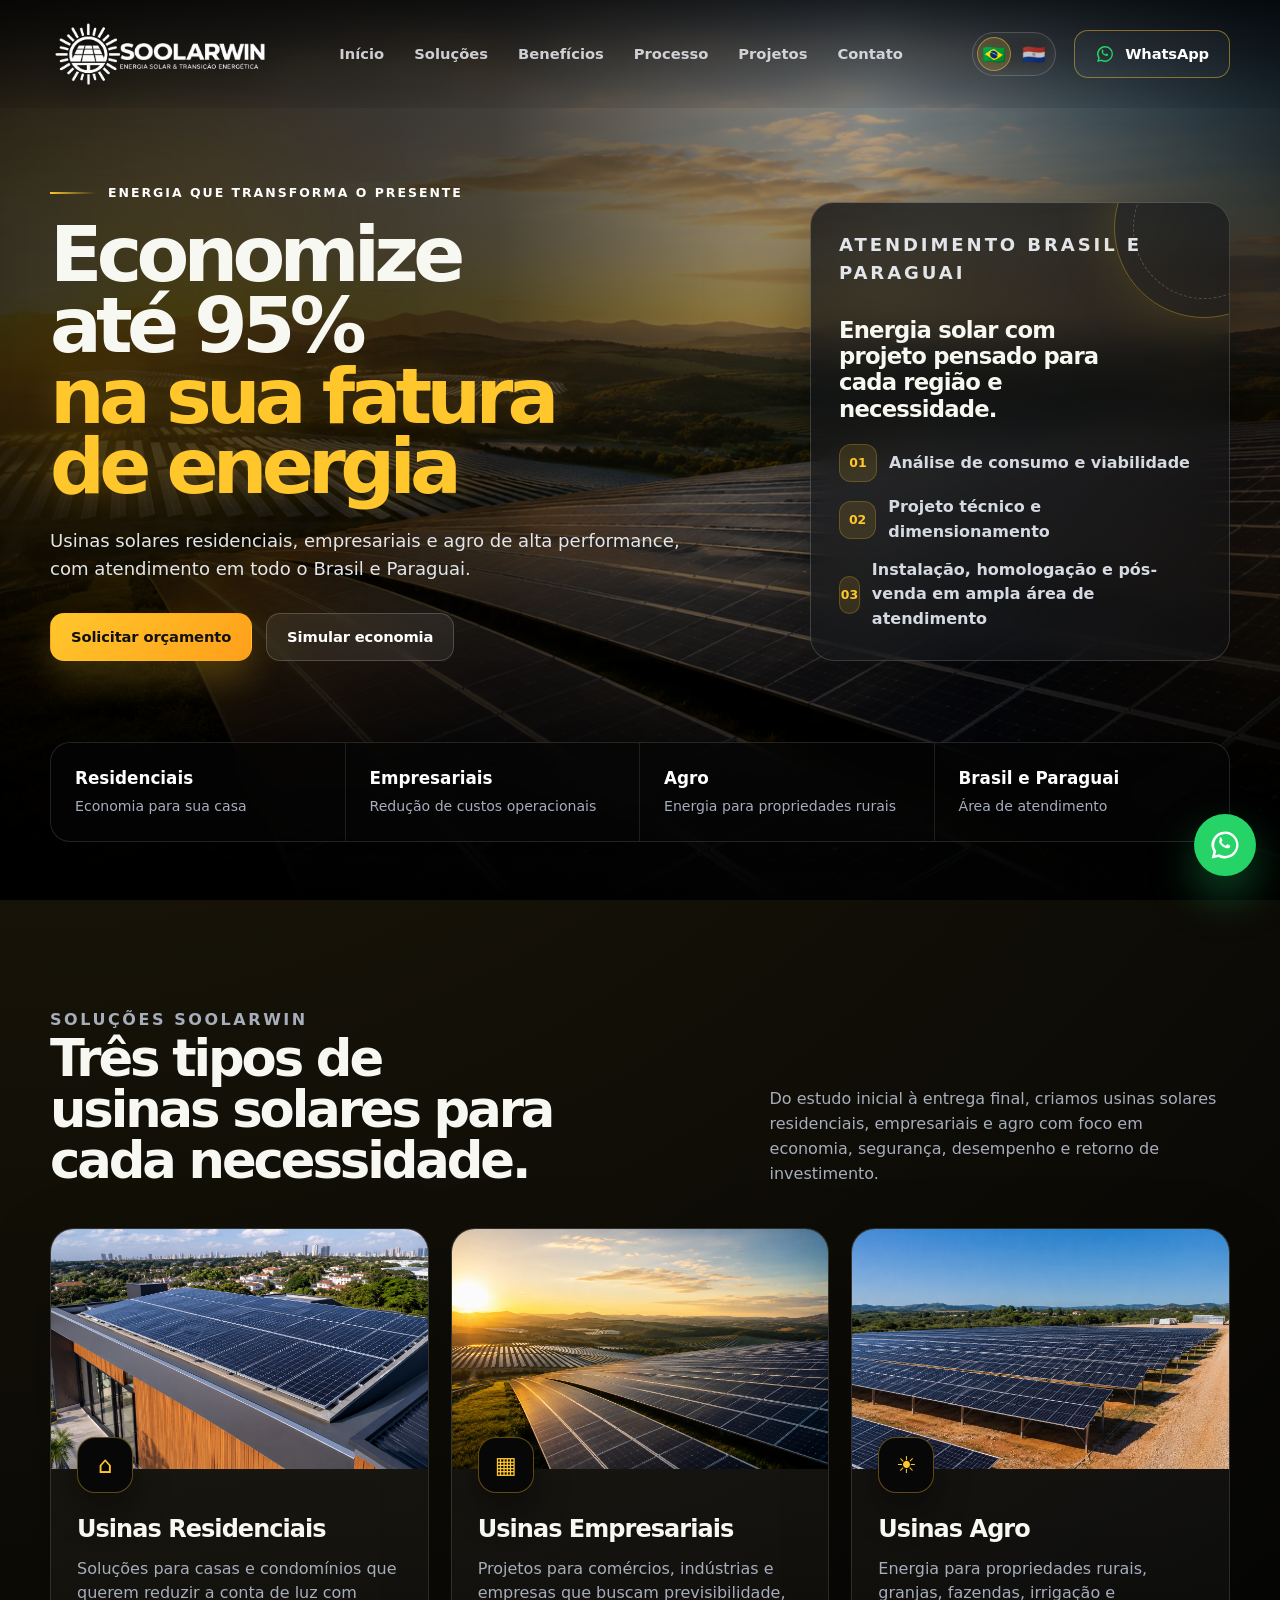
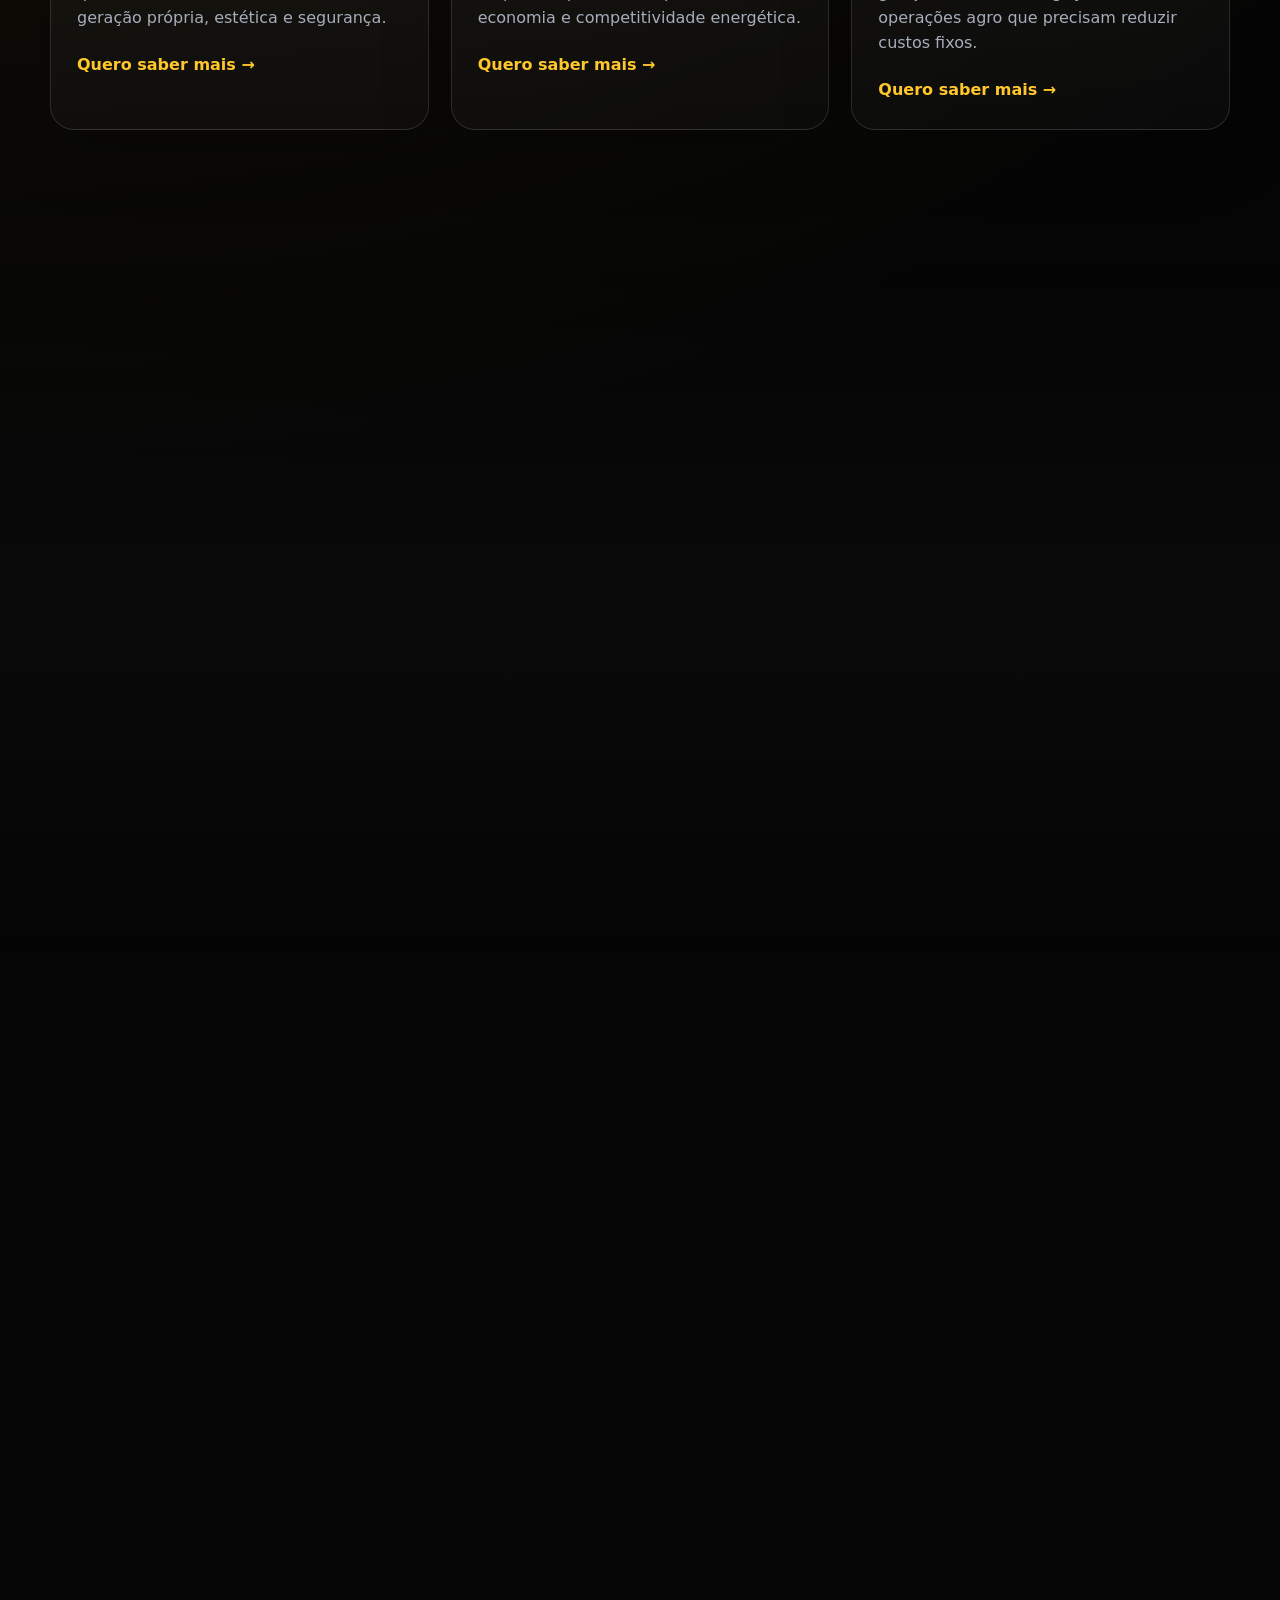
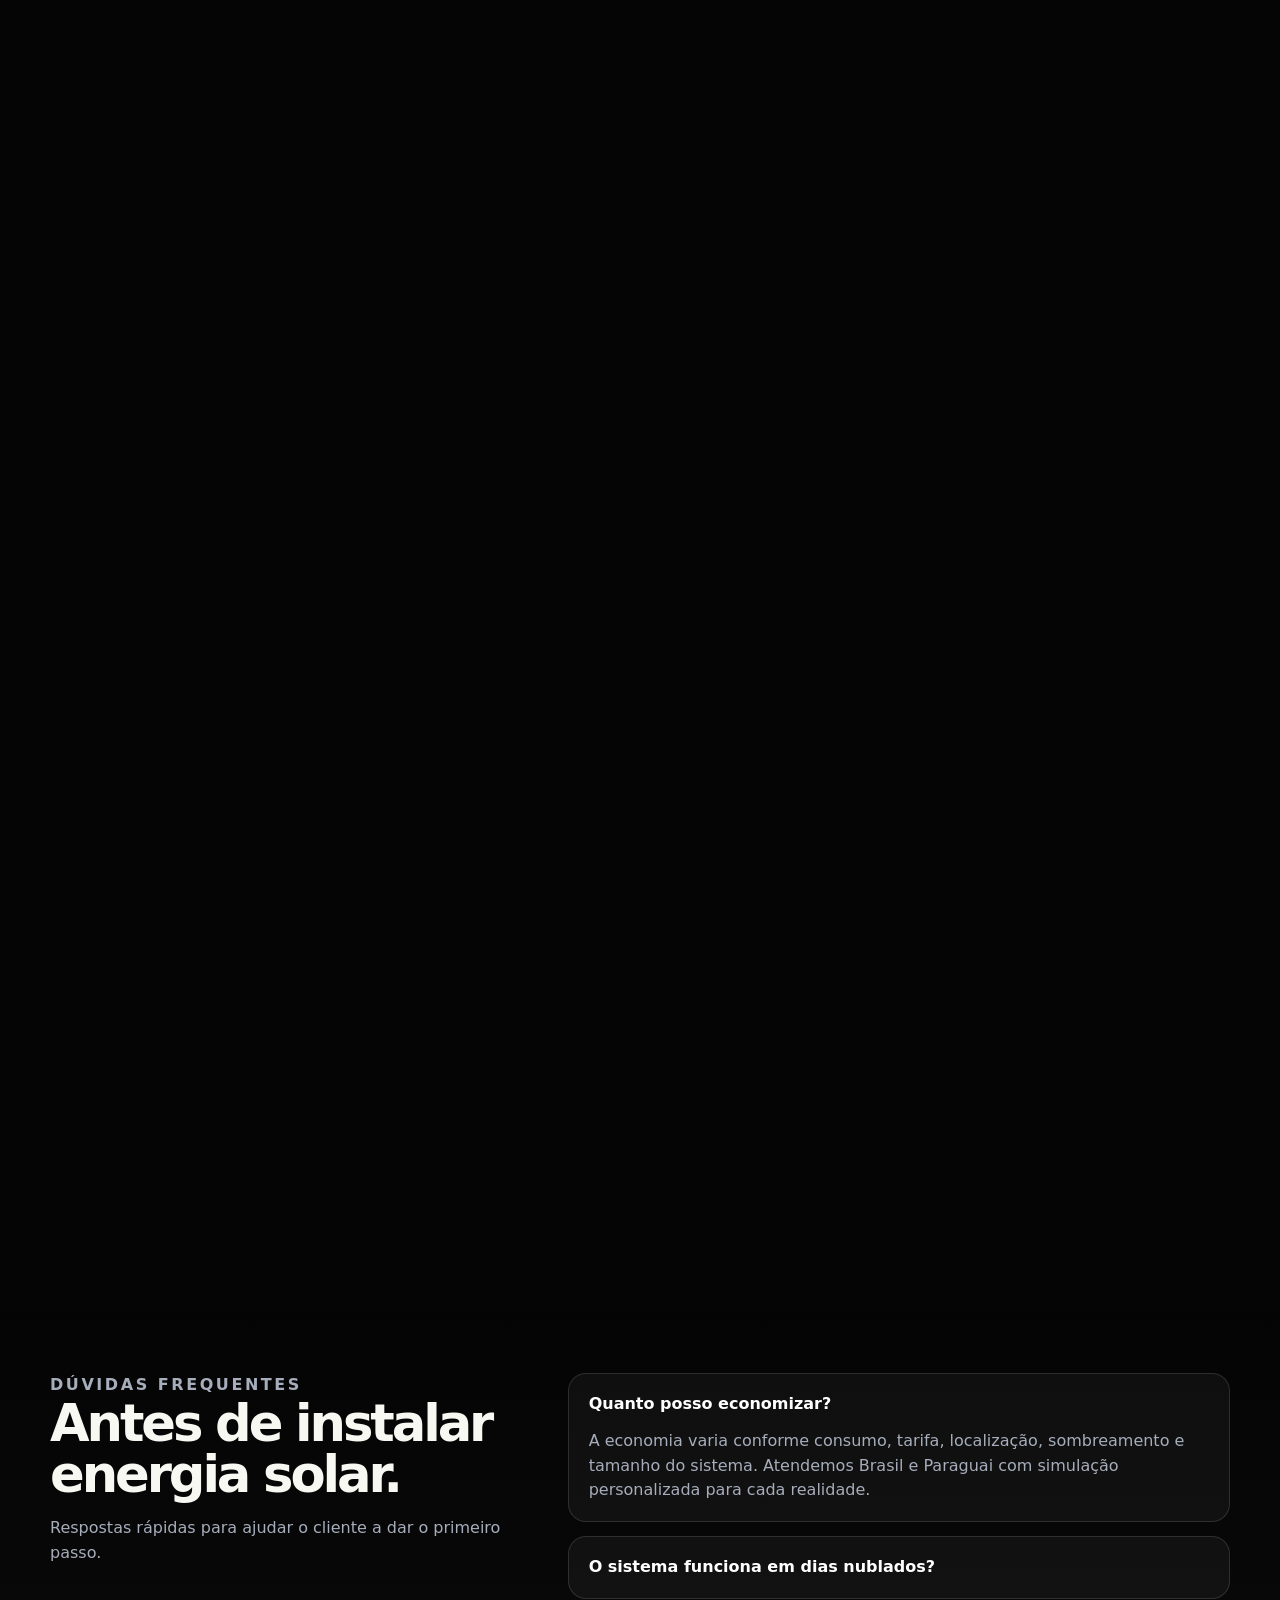
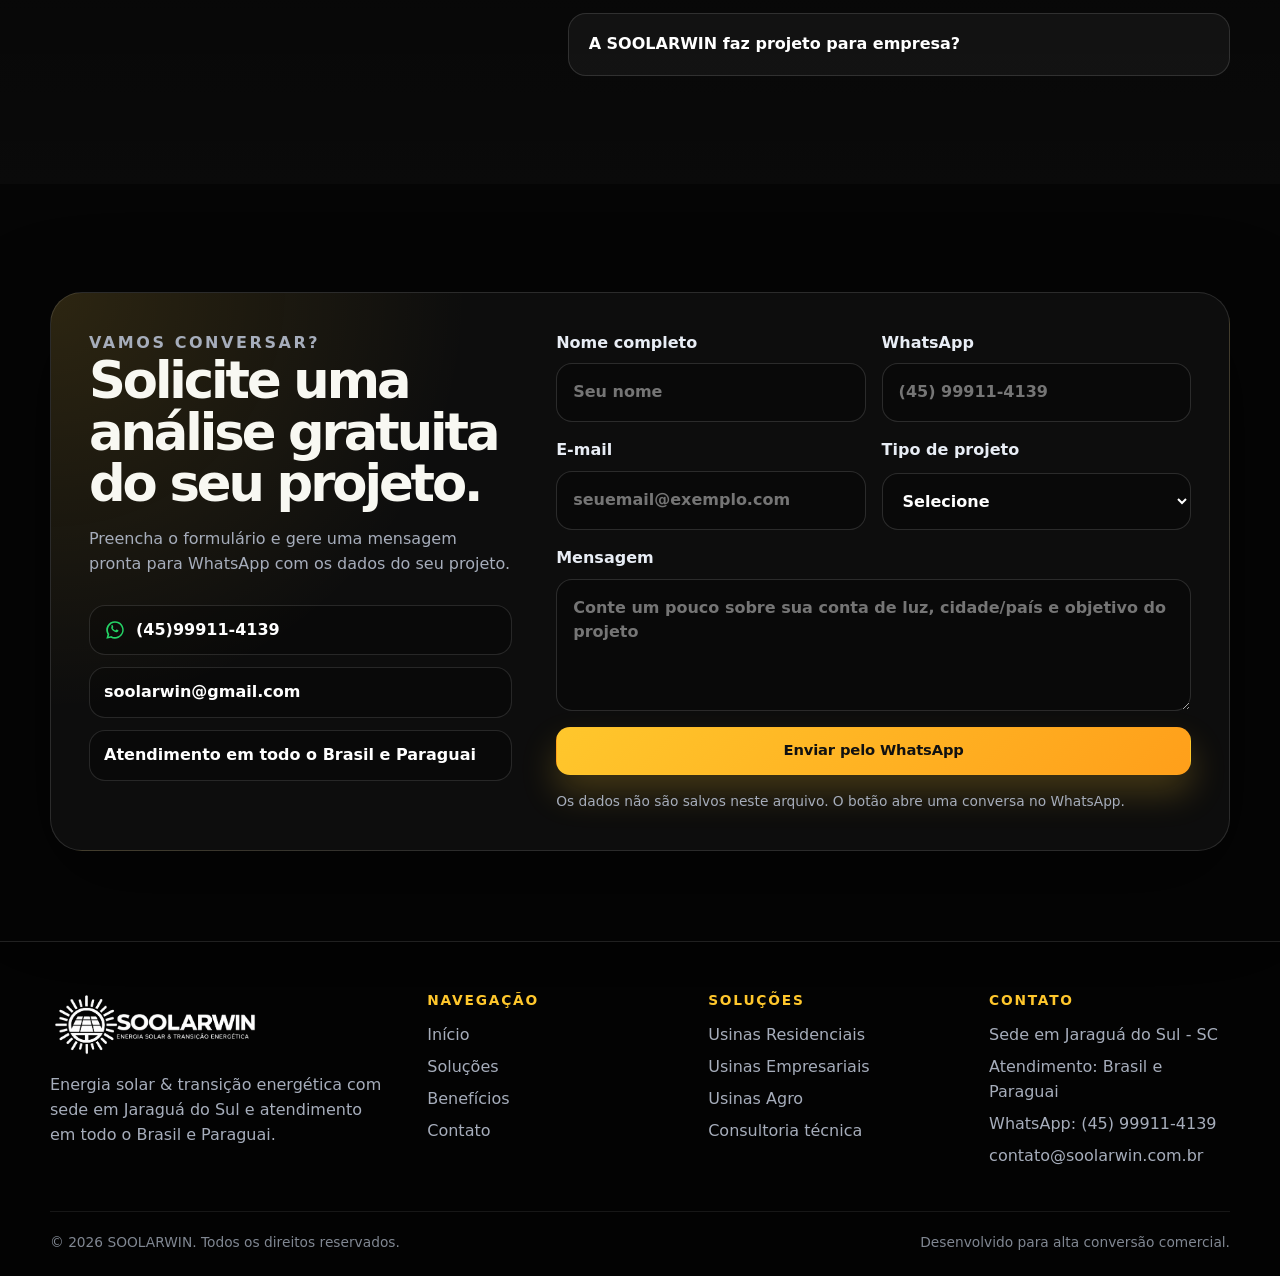
==== index.html @ da68b265 "Update index.html" ====
<!doctype html>
<html lang="pt-BR">
<head>
  <meta charset="utf-8" />
  <meta name="viewport" content="width=device-width, initial-scale=1" />
  <meta name="description" content="SOOLARWIN Energia Solar & Transição Energética. Usinas solares residenciais, empresariais e agro com atendimento em todo o Brasil e Paraguai." />
  <meta name="theme-color" content="#050505" />
  <title>SOOLARWIN | Energia Solar no Brasil e Paraguai</title>
  <link rel="icon" href="assets/icon-soolarwin.png" />
  <link rel="preload" as="image" href="assets/hero-usina-solar.png" />
  <link rel="stylesheet" href="style.css" />
  <link rel="alternate" hreflang="pt-BR" href="index-pt.html" />
  <link rel="alternate" hreflang="es-PY" href="index-es.html" />
  <style>
    .lang-switcher {
      display: inline-flex;
      align-items: center;
      gap: 6px;
      margin-right: 6px;
      padding: 4px;
      border: 1px solid rgba(255,255,255,.16);
      border-radius: 999px;
      background: rgba(255,255,255,.08);
      backdrop-filter: blur(10px);
      -webkit-backdrop-filter: blur(10px);
    }
    .lang-switcher__item {
      width: 34px;
      height: 34px;
      display: inline-flex;
      align-items: center;
      justify-content: center;
      border-radius: 999px;
      text-decoration: none;
      font-size: 19px;
      line-height: 1;
      opacity: .7;
      border: 1px solid transparent;
      transition: opacity .2s ease, transform .2s ease, background .2s ease, border-color .2s ease;
    }
    .lang-switcher__item:hover,
    .lang-switcher__item:focus-visible {
      opacity: 1;
      transform: translateY(-1px);
      background: rgba(255,255,255,.12);
      outline: none;
    }
    .lang-switcher__item.is-active {
      opacity: 1;
      background: rgba(255, 205, 64, .18);
      border-color: rgba(255, 205, 64, .45);
    }
    .mobile-nav .lang-switcher {
      display: flex;
      width: fit-content;
      margin: 8px 0 0;
    }
    @media (max-width: 760px) {
      .site-header .lang-switcher { display: none; }
      .mobile-nav .lang-switcher { display: flex; }
    }
  </style>
</head>
<body>
  <div class="page-glow page-glow--one" aria-hidden="true"></div>
  <div class="page-glow page-glow--two" aria-hidden="true"></div>

  <header class="site-header" data-header>
    <a class="brand" href="#inicio" aria-label="Ir para o início">
      <img src="assets/logo-soolarwin.png" alt="SOOLARWIN Energia Solar & Transição Energética" />
    </a>

    <nav class="desktop-nav" aria-label="Navegação principal">
      <a href="#inicio">Início</a>
      <a href="#solucoes">Soluções</a>
      <a href="#beneficios">Benefícios</a>
      <a href="#processo">Processo</a>
      <a href="#projetos">Projetos</a>
      <a href="#contato">Contato</a>
    </nav>

    <div class="header-actions">
      <div class="lang-switcher" aria-label="Selecionar idioma">
        <a class="lang-switcher__item is-active" href="index.html" lang="pt-BR" hreflang="pt-BR" aria-label="Português" title="Português">🇧🇷</a>
        <a class="lang-switcher__item" href="index-es.html" lang="es-PY" hreflang="es-PY" aria-label="Español" title="Español">🇵🇾</a>
      </div>
      <a class="btn btn--ghost" href="https://wa.me/554599114139?text=Ol%C3%A1%2C%20quero%20solicitar%20um%20or%C3%A7amento%20com%20a%20SOOLARWIN." target="_blank" rel="noreferrer">
        <svg class="wa-icon" viewBox="0 0 32 32" aria-hidden="true" focusable="false"><path d="M16.04 3.2A12.74 12.74 0 0 0 5.08 22.43L3.4 28.8l6.52-1.62A12.74 12.74 0 1 0 16.04 3.2Zm0 2.34a10.4 10.4 0 0 1 8.83 15.9 10.4 10.4 0 0 1-13.78 3.56l-.46-.27-3.88.96 1-3.76-.3-.49A10.4 10.4 0 0 1 16.04 5.54Zm-5.02 5.5c-.24.54-.5 1.08-.5 1.76 0 .68.36 1.35.52 1.57.17.22 1.87 2.98 4.61 4.06 2.28.9 2.74.72 3.24.68.5-.04 1.61-.66 1.84-1.3.23-.64.23-1.18.16-1.3-.07-.12-.25-.2-.52-.34-.27-.14-1.61-.8-1.86-.88-.25-.09-.43-.14-.61.14-.18.27-.7.88-.86 1.06-.16.18-.32.2-.59.07-.27-.14-1.15-.42-2.19-1.34-.81-.72-1.36-1.61-1.52-1.88-.16-.27-.02-.42.12-.56.12-.12.27-.32.41-.48.14-.16.18-.27.27-.45.09-.18.05-.34-.02-.48-.07-.14-.61-1.48-.84-2.03-.22-.53-.45-.46-.61-.47h-.52c-.18 0-.47.07-.72.34Z"/></svg>
        WhatsApp
      </a>
      <button class="menu-toggle" type="button" aria-label="Abrir menu" aria-expanded="false" data-menu-toggle>
        <span></span><span></span><span></span>
      </button>
    </div>
  </header>

  <nav class="mobile-nav" aria-label="Menu mobile" data-mobile-nav>
    <a href="#inicio">Início</a>
    <a href="#solucoes">Soluções</a>
    <a href="#beneficios">Benefícios</a>
    <a href="#processo">Processo</a>
    <a href="#projetos">Projetos</a>
    <a href="#contato">Contato</a>
    <div class="lang-switcher" aria-label="Selecionar idioma">
      <a class="lang-switcher__item is-active" href="index.html" lang="pt-BR" hreflang="pt-BR" aria-label="Português" title="Português">🇧🇷</a>
      <a class="lang-switcher__item" href="index-es.html" lang="es-PY" hreflang="es-PY" aria-label="Español" title="Español">🇵🇾</a>
    </div>
  </nav>

  <main>
    <section class="hero" id="inicio">
      <div class="hero-media" aria-hidden="true">
        <img src="assets/hero-usina-solar.png" alt="" />
        <div class="hero-overlay"></div>
      </div>

      <div class="container hero-grid">
        <div class="hero-content reveal">
          <div class="eyebrow"><span></span> Energia que transforma o presente</div>
          <h1>Economize até 95% <strong>na sua fatura de energia</strong></h1>
          <p>
            Usinas solares residenciais, empresariais e agro de alta performance,
            com atendimento em todo o Brasil e Paraguai.
          </p>
          <div class="hero-cta">
            <a class="btn btn--primary" href="#contato">Solicitar orçamento</a>
            <a class="btn btn--glass" href="#calculadora">Simular economia</a>
          </div>
        </div>

        <aside class="hero-card reveal delay-1" aria-label="Destaques da SOOLARWIN">
          <div class="card-orbit" aria-hidden="true"></div>
          <p class="mini-label">Atendimento Brasil e Paraguai</p>
          <h2>Energia solar com projeto pensado para cada região e necessidade.</h2>
          <ul>
            <li><span>01</span> Análise de consumo e viabilidade</li>
            <li><span>02</span> Projeto técnico e dimensionamento</li>
            <li><span>03</span> Instalação, homologação e pós-venda em ampla área de atendimento</li>
          </ul>
        </aside>
      </div>

      <div class="container trust-bar reveal delay-2">
        <div><strong>Residenciais</strong><span>Economia para sua casa</span></div>
        <div><strong>Empresariais</strong><span>Redução de custos operacionais</span></div>
        <div><strong>Agro</strong><span>Energia para propriedades rurais</span></div>
        <div><strong>Brasil e Paraguai</strong><span>Área de atendimento</span></div>
      </div>
    </section>

    <section class="section" id="solucoes">
      <div class="container section-head reveal">
        <div>
          <p class="section-kicker">Soluções SOOLARWIN</p>
          <h2>Três tipos de usinas solares para cada necessidade.</h2>
        </div>
        <p>
          Do estudo inicial à entrega final, criamos usinas solares residenciais, empresariais e agro
          com foco em economia, segurança, desempenho e retorno de investimento.
        </p>
      </div>

      <div class="container solution-grid">
        <article class="solution-card reveal">
          <figure><img src="assets/projeto-telhado.png" alt="Usina solar residencial instalada em telhado moderno" /></figure>
          <div class="solution-body">
            <div class="solution-icon">⌂</div>
            <h3>Usinas Residenciais</h3>
            <p>Soluções para casas e condomínios que querem reduzir a conta de luz com geração própria, estética e segurança.</p>
            <a href="#contato">Quero saber mais <span>→</span></a>
          </div>
        </article>

        <article class="solution-card reveal delay-1">
          <figure><img src="assets/hero-usina-solar.png" alt="Usina solar empresarial com grande volume de painéis fotovoltaicos" /></figure>
          <div class="solution-body">
            <div class="solution-icon">▦</div>
            <h3>Usinas Empresariais</h3>
            <p>Projetos para comércios, indústrias e empresas que buscam previsibilidade, economia e competitividade energética.</p>
            <a href="#contato">Quero saber mais <span>→</span></a>
          </div>
        </article>

        <article class="solution-card reveal delay-2">
          <figure><img src="assets/projeto-solo.png" alt="Usina solar agro em solo para propriedade rural" /></figure>
          <div class="solution-body">
            <div class="solution-icon">☀</div>
            <h3>Usinas Agro</h3>
            <p>Energia para propriedades rurais, granjas, fazendas, irrigação e operações agro que precisam reduzir custos fixos.</p>
            <a href="#contato">Quero saber mais <span>→</span></a>
          </div>
        </article>
      </div>
    </section>

    <section class="section split-section" id="beneficios">
      <div class="container split-grid">
        <div class="split-copy reveal">
          <p class="section-kicker">Por que escolher energia solar?</p>
          <h2>Mais economia, mais previsibilidade e mais valor para o seu imóvel.</h2>
          <p>
            A SOOLARWIN desenvolve o projeto com visão completa: consumo, perfil de uso,
            estrutura, orientação, sombreamento, equipamentos, expansão futura e realidade de cada região atendida.
          </p>
          <a class="btn btn--primary" href="#contato">Falar com especialista</a>
        </div>

        <div class="benefit-grid">
          <article class="benefit-card reveal"><span>⚡</span><h3>Economia real</h3><p>Reduza sua dependência da concessionária e tenha mais controle sobre custos de energia.</p></article>
          <article class="benefit-card reveal delay-1"><span>🛡</span><h3>Segurança técnica</h3><p>Projeto pensado para desempenho, proteção elétrica, instalação correta e operação estável.</p></article>
          <article class="benefit-card reveal delay-2"><span>🌿</span><h3>Sustentabilidade</h3><p>Geração limpa com menor impacto ambiental e imagem mais moderna para sua empresa.</p></article>
          <article class="benefit-card reveal delay-3"><span>📈</span><h3>Retorno financeiro</h3><p>Investimento com vida útil longa, valorização do imóvel e previsibilidade para o futuro.</p></article>
        </div>
      </div>
    </section>

    <section class="section calculator-section" id="calculadora">
      <div class="container calculator-card reveal">
        <div>
          <p class="section-kicker">Simulação rápida</p>
          <h2>Estime sua economia com energia solar.</h2>
          <p>Informe o valor médio da sua conta de luz e veja uma projeção inicial. O orçamento real depende da análise técnica da cidade, região e unidade consumidora.</p>
        </div>

        <form class="calc-form" data-calc-form>
          <label for="bill">Valor médio da conta de luz</label>
          <div class="currency-field">
            <span>R$</span>
            <input id="bill" name="bill" type="number" min="100" step="50" placeholder="Ex: 800" required />
          </div>
          <button class="btn btn--primary" type="submit">Calcular economia</button>
          <output class="calc-result" data-calc-result>Digite sua média mensal para iniciar.</output>
        </form>
      </div>
    </section>

    <section class="section process-section" id="processo">
      <div class="container section-head reveal">
        <div>
          <p class="section-kicker">Como funciona</p>
          <h2>Um processo simples, técnico e transparente.</h2>
        </div>
        <p>Organizamos cada etapa para você entender o projeto e acompanhar a evolução com clareza.</p>
      </div>

      <div class="container process-grid">
        <article class="process-step reveal"><span>01</span><h3>Diagnóstico</h3><p>Levantamento do consumo, objetivo do cliente, espaço disponível e cenário de conexão.</p></article>
        <article class="process-step reveal delay-1"><span>02</span><h3>Projeto</h3><p>Dimensionamento, estimativa de geração, seleção de equipamentos e proposta técnica.</p></article>
        <article class="process-step reveal delay-2"><span>03</span><h3>Instalação</h3><p>Execução com equipe qualificada, padrão visual e atenção à segurança elétrica.</p></article>
        <article class="process-step reveal delay-3"><span>04</span><h3>Acompanhamento</h3><p>Suporte pós-venda, monitoramento e orientação para melhor aproveitamento do sistema.</p></article>
      </div>
    </section>

    <section class="section projects-section" id="projetos">
      <div class="container section-head reveal">
        <div>
          <p class="section-kicker">Projetos</p>
          <h2>Projetos solares para residências, empresas e agro.</h2>
        </div>
        <p>Veja os principais tipos de aplicação atendidos pela SOOLARWIN em todo o Brasil e Paraguai.</p>
      </div>

      <div class="container gallery" data-gallery>
        <button class="gallery-item reveal" data-title="Usina Residencial" data-img="assets/projeto-telhado.png">
          <img src="assets/projeto-telhado.png" alt="Usina solar residencial em telhado moderno" />
          <span>Usina Residencial</span>
        </button>
        <button class="gallery-item reveal delay-1" data-title="Usina Empresarial" data-img="assets/hero-usina-solar.png">
          <img src="assets/hero-usina-solar.png" alt="Usina solar empresarial de grande porte" />
          <span>Usina Empresarial</span>
        </button>
        <button class="gallery-item reveal delay-2" data-title="Usina Agro" data-img="assets/projeto-solo.png">
          <img src="assets/projeto-solo.png" alt="Usina solar agro em solo" />
          <span>Usina Agro</span>
        </button>
      </div>
    </section>

    <section class="section faq-section">
      <div class="container faq-grid">
        <div class="reveal">
          <p class="section-kicker">Dúvidas frequentes</p>
          <h2>Antes de instalar energia solar.</h2>
          <p>Respostas rápidas para ajudar o cliente a dar o primeiro passo.</p>
        </div>
        <div class="accordion" data-accordion>
          <details class="reveal" open>
            <summary>Quanto posso economizar?</summary>
            <p>A economia varia conforme consumo, tarifa, localização, sombreamento e tamanho do sistema. Atendemos Brasil e Paraguai com simulação personalizada para cada realidade.</p>
          </details>
          <details class="reveal delay-1">
            <summary>O sistema funciona em dias nublados?</summary>
            <p>Sim. A geração reduz com menor irradiação, mas o sistema continua produzindo energia de acordo com as condições do dia.</p>
          </details>
          <details class="reveal delay-2">
            <summary>A SOOLARWIN faz projeto para empresa?</summary>
            <p>Sim. A SOOLARWIN trabalha com três linhas principais: usinas residenciais, usinas empresariais e usinas agro, com atendimento em todo o Brasil e Paraguai.</p>
          </details>
        </div>
      </div>
    </section>

    <section class="section contact-section" id="contato">
      <div class="container contact-grid">
        <div class="contact-copy reveal">
          <p class="section-kicker">Vamos conversar?</p>
          <h2>Solicite uma análise gratuita do seu projeto.</h2>
          <p>
            Preencha o formulário e gere uma mensagem pronta para WhatsApp com os dados do seu projeto.
          </p>
          <div class="contact-list">
            <a class="contact-whatsapp" href="https://wa.me/5547999633889?text=Ol%C3%A1%2C%20quero%20falar%20com%20a%20SOOLARWIN." target="_blank" rel="noreferrer"><svg class="wa-icon" viewBox="0 0 32 32" aria-hidden="true" focusable="false"><path d="M16.04 3.2A12.74 12.74 0 0 0 5.08 22.43L3.4 28.8l6.52-1.62A12.74 12.74 0 1 0 16.04 3.2Zm0 2.34a10.4 10.4 0 0 1 8.83 15.9 10.4 10.4 0 0 1-13.78 3.56l-.46-.27-3.88.96 1-3.76-.3-.49A10.4 10.4 0 0 1 16.04 5.54Zm-5.02 5.5c-.24.54-.5 1.08-.5 1.76 0 .68.36 1.35.52 1.57.17.22 1.87 2.98 4.61 4.06 2.28.9 2.74.72 3.24.68.5-.04 1.61-.66 1.84-1.3.23-.64.23-1.18.16-1.3-.07-.12-.25-.2-.52-.34-.27-.14-1.61-.8-1.86-.88-.25-.09-.43-.14-.61.14-.18.27-.7.88-.86 1.06-.16.18-.32.2-.59.07-.27-.14-1.15-.42-2.19-1.34-.81-.72-1.36-1.61-1.52-1.88-.16-.27-.02-.42.12-.56.12-.12.27-.32.41-.48.14-.16.18-.27.27-.45.09-.18.05-.34-.02-.48-.07-.14-.61-1.48-.84-2.03-.22-.53-.45-.46-.61-.47h-.52c-.18 0-.47.07-.72.34Z"/></svg>(45)99911-4139</a>
            <a href="mailto:soolarwin@gmail.com">soolarwin@gmail.com</a>
            <span>Atendimento em todo o Brasil e Paraguai</span>
          </div>
        </div>

        <form class="lead-form reveal delay-1" data-lead-form>
          <div class="form-row">
            <label>Nome completo<input name="name" type="text" placeholder="Seu nome" required /></label>
            <label>WhatsApp<input name="phone" type="tel" placeholder="(45) 99911-4139" required /></label>
          </div>
          <div class="form-row">
            <label>E-mail<input name="email" type="email" placeholder="seuemail@exemplo.com" /></label>
            <label>Tipo de projeto
              <select name="project" required>
                <option value="">Selecione</option>
                <option>Usina Residencial</option>
                <option>Usina Empresarial</option>
                <option>Usina Agro</option>
                <option>Manutenção / ampliação</option>
              </select>
            </label>
          </div>
          <label>Mensagem<textarea name="message" placeholder="Conte um pouco sobre sua conta de luz, cidade/país e objetivo do projeto"></textarea></label>
          <button class="btn btn--primary btn--full" type="submit">Enviar pelo WhatsApp</button>
          <p class="form-note" data-form-note>Os dados não são salvos neste arquivo. O botão abre uma conversa no WhatsApp.</p>
        </form>
      </div>
    </section>
  </main>

  <footer class="site-footer">
    <div class="container footer-grid">
      <div>
        <img src="assets/logo-soolarwin.png" alt="SOOLARWIN" />
        <p>Energia solar & transição energética com sede em Jaraguá do Sul e atendimento em todo o Brasil e Paraguai.</p>
      </div>
      <div>
        <h3>Navegação</h3>
        <a href="#inicio">Início</a>
        <a href="#solucoes">Soluções</a>
        <a href="#beneficios">Benefícios</a>
        <a href="#contato">Contato</a>
      </div>
      <div>
        <h3>Soluções</h3>
        <a href="#solucoes">Usinas Residenciais</a>
        <a href="#solucoes">Usinas Empresariais</a>
        <a href="#solucoes">Usinas Agro</a>
        <a href="#processo">Consultoria técnica</a>
      </div>
      <div>
        <h3>Contato</h3>
        <p>Sede em Jaraguá do Sul - SC</p>
        <p>Atendimento: Brasil e Paraguai</p>
        <p>WhatsApp: (45) 99911-4139</p>
        <p>contato@soolarwin.com.br</p>
      </div>
    </div>
    <div class="container footer-bottom">
      <span>© <span data-year></span> SOOLARWIN. Todos os direitos reservados.</span>
      <span>Desenvolvido para alta conversão comercial.</span>
    </div>
  </footer>

  <a class="floating-whatsapp" href="https://wa.me/554599114139?text=Ol%C3%A1%2C%20quero%20solicitar%20um%20or%C3%A7amento%20com%20a%20SOOLARWIN." target="_blank" rel="noreferrer" aria-label="Chamar no WhatsApp"><svg class="wa-icon" viewBox="0 0 32 32" aria-hidden="true" focusable="false"><path d="M16.04 3.2A12.74 12.74 0 0 0 5.08 22.43L3.4 28.8l6.52-1.62A12.74 12.74 0 1 0 16.04 3.2Zm0 2.34a10.4 10.4 0 0 1 8.83 15.9 10.4 10.4 0 0 1-13.78 3.56l-.46-.27-3.88.96 1-3.76-.3-.49A10.4 10.4 0 0 1 16.04 5.54Zm-5.02 5.5c-.24.54-.5 1.08-.5 1.76 0 .68.36 1.35.52 1.57.17.22 1.87 2.98 4.61 4.06 2.28.9 2.74.72 3.24.68.5-.04 1.61-.66 1.84-1.3.23-.64.23-1.18.16-1.3-.07-.12-.25-.2-.52-.34-.27-.14-1.61-.8-1.86-.88-.25-.09-.43-.14-.61.14-.18.27-.7.88-.86 1.06-.16.18-.32.2-.59.07-.27-.14-1.15-.42-2.19-1.34-.81-.72-1.36-1.61-1.52-1.88-.16-.27-.02-.42.12-.56.12-.12.27-.32.41-.48.14-.16.18-.27.27-.45.09-.18.05-.34-.02-.48-.07-.14-.61-1.48-.84-2.03-.22-.53-.45-.46-.61-.47h-.52c-.18 0-.47.07-.72.34Z"/></svg></a>

  <dialog class="image-modal" data-modal>
    <button type="button" class="modal-close" data-modal-close aria-label="Fechar">×</button>
    <img src="" alt="" data-modal-img />
    <h3 data-modal-title></h3>
  </dialog>

  <script src="app.js"></script>
</body>
</html>
---- style.css ----
:root{
  --bg:#050505;
  --bg-2:#0b0d10;
  --panel:#111419;
  --panel-2:#171b21;
  --line:rgba(255,255,255,.12);
  --text:#f8f8f2;
  --muted:#a6adbb;
  --gold:#ffc72c;
  --gold-2:#ff9f1a;
  --green:#25d366;
  --shadow:0 28px 90px rgba(0,0,0,.55);
  --radius:24px;
  --container:min(1180px, calc(100% - 44px));
}

*{box-sizing:border-box}
html{scroll-behavior:smooth}
body{
  margin:0;
  font-family:Inter, ui-sans-serif, system-ui, -apple-system, BlinkMacSystemFont, "Segoe UI", Arial, sans-serif;
  background:radial-gradient(circle at top left, rgba(255,199,44,.12), transparent 34%), var(--bg);
  color:var(--text);
  line-height:1.55;
  overflow-x:hidden;
}
img{display:block;max-width:100%}
a{color:inherit;text-decoration:none}
button,input,select,textarea{font:inherit}
::selection{background:var(--gold);color:#111}

.container{width:var(--container);margin-inline:auto}
.page-glow{position:fixed;inset:auto;z-index:-1;filter:blur(80px);opacity:.55;pointer-events:none}
.page-glow--one{width:430px;height:430px;left:-150px;top:120px;background:rgba(255,199,44,.20)}
.page-glow--two{width:360px;height:360px;right:-150px;bottom:20%;background:rgba(255,159,26,.12)}

.site-header{
  position:fixed;top:0;left:0;right:0;z-index:50;
  display:flex;align-items:center;justify-content:space-between;
  padding:18px max(22px, calc((100vw - 1180px)/2));
  transition:.28s ease;
  background:linear-gradient(to bottom, rgba(0,0,0,.70), rgba(0,0,0,.08));
  backdrop-filter:blur(10px);
}
.site-header.is-scrolled{background:rgba(5,5,5,.78);border-bottom:1px solid var(--line);box-shadow:0 12px 30px rgba(0,0,0,.24)}
.brand{display:flex;align-items:center;gap:12px;min-width:190px}
.brand img{width:220px;height:auto;filter:drop-shadow(0 10px 20px rgba(0,0,0,.45))}
.desktop-nav{display:flex;align-items:center;gap:30px;color:#e8ebef;font-size:.92rem;font-weight:700}
.desktop-nav a{position:relative;opacity:.86;transition:.25s ease}
.desktop-nav a::after{content:"";position:absolute;left:0;right:0;bottom:-8px;height:2px;background:var(--gold);transform:scaleX(0);transform-origin:left;transition:.25s ease}
.desktop-nav a:hover{opacity:1;color:#fff}
.desktop-nav a:hover::after{transform:scaleX(1)}
.header-actions{display:flex;align-items:center;gap:12px}
.menu-toggle{display:none;width:46px;height:46px;border:1px solid var(--line);border-radius:14px;background:rgba(255,255,255,.05);color:#fff;cursor:pointer;padding:11px}
.menu-toggle span{display:block;height:2px;background:#fff;margin:6px 0;border-radius:99px;transition:.25s ease}
.menu-toggle.is-open span:nth-child(1){transform:translateY(8px) rotate(45deg)}
.menu-toggle.is-open span:nth-child(2){opacity:0}
.menu-toggle.is-open span:nth-child(3){transform:translateY(-8px) rotate(-45deg)}
.mobile-nav{display:none;position:fixed;top:78px;left:22px;right:22px;z-index:45;padding:18px;border:1px solid var(--line);border-radius:22px;background:rgba(8,9,11,.94);backdrop-filter:blur(18px);box-shadow:var(--shadow)}
.mobile-nav a{display:block;padding:13px 10px;border-bottom:1px solid rgba(255,255,255,.08);color:#fff;font-weight:750}
.mobile-nav a:last-child{border-bottom:0}
.mobile-nav.is-open{display:block}

.btn{
  display:inline-flex;align-items:center;justify-content:center;gap:10px;
  min-height:48px;padding:0 20px;border-radius:14px;border:1px solid transparent;
  font-weight:850;font-size:.92rem;letter-spacing:-.01em;cursor:pointer;transition:.25s ease;
}
.btn--primary{background:linear-gradient(135deg,var(--gold),var(--gold-2));color:#111;box-shadow:0 18px 35px rgba(255,199,44,.22)}
.btn--primary:hover{transform:translateY(-2px);box-shadow:0 24px 44px rgba(255,199,44,.30)}
.btn--ghost{border-color:rgba(255,199,44,.45);color:#fff;background:rgba(255,255,255,.03)}
.btn--ghost:hover,.btn--glass:hover{border-color:var(--gold);background:rgba(255,199,44,.10)}
.btn--glass{border-color:rgba(255,255,255,.18);color:#fff;background:rgba(255,255,255,.07);backdrop-filter:blur(12px)}
.btn--full{width:100%}

.hero{position:relative;min-height:100svh;padding:150px 0 58px;display:grid;align-items:end;overflow:hidden}
.hero-media{position:absolute;inset:0;z-index:-2}
.hero-media img{width:100%;height:100%;object-fit:cover;filter:saturate(1.05) contrast(1.05)}
.hero-overlay{position:absolute;inset:0;background:
  linear-gradient(90deg, rgba(0,0,0,.88) 0%, rgba(0,0,0,.70) 39%, rgba(0,0,0,.30) 68%, rgba(0,0,0,.72) 100%),
  linear-gradient(to top, var(--bg) 0%, transparent 42%);
}
.hero-grid{display:grid;grid-template-columns:minmax(0, 1.1fr) 420px;gap:42px;align-items:end}
.eyebrow,.section-kicker,.mini-label{font-size:.78rem;text-transform:uppercase;letter-spacing:.16em;font-weight:900;color:var(--gold)}
.eyebrow{display:flex;align-items:center;gap:12px;margin-bottom:18px;color:#fff}
.eyebrow span{width:46px;height:2px;background:linear-gradient(90deg,var(--gold),transparent)}
.hero h1{font-size:clamp(3rem, 6vw, 6.8rem);line-height:.92;letter-spacing:-.075em;max-width:850px;margin:0 0 24px;text-wrap:balance}
.hero h1 strong{display:inline-block;color:var(--gold);text-shadow:0 0 35px rgba(255,199,44,.22)}
.hero p{max-width:650px;color:#e2e5e9;font-size:1.13rem;margin:0 0 30px}
.hero-cta{display:flex;gap:14px;flex-wrap:wrap}
.hero-card{position:relative;overflow:hidden;border:1px solid rgba(255,255,255,.16);border-radius:var(--radius);padding:28px;background:linear-gradient(145deg,rgba(15,18,22,.78),rgba(15,18,22,.42));backdrop-filter:blur(18px);box-shadow:var(--shadow)}
.card-orbit{position:absolute;right:-65px;top:-65px;width:180px;height:180px;border-radius:50%;border:1px solid rgba(255,199,44,.35);box-shadow:0 0 60px rgba(255,199,44,.17);animation:spin 14s linear infinite}
.card-orbit::before{content:"";position:absolute;inset:18px;border-radius:50%;border:1px dashed rgba(255,255,255,.20)}
.hero-card h2{font-size:1.42rem;letter-spacing:-.035em;line-height:1.16;margin:8px 0 22px;max-width:300px}
.hero-card ul{list-style:none;margin:0;padding:0;display:grid;gap:13px}
.hero-card li{display:flex;gap:12px;align-items:center;color:#d5dae2;font-weight:650}
.hero-card li span{display:grid;place-items:center;width:38px;height:38px;border-radius:12px;background:rgba(255,199,44,.12);color:var(--gold);font-size:.78rem;border:1px solid rgba(255,199,44,.22)}
.trust-bar{margin-top:48px;display:grid;grid-template-columns:repeat(4,1fr);border:1px solid var(--line);border-radius:20px;background:rgba(5,5,5,.68);backdrop-filter:blur(18px);box-shadow:var(--shadow);overflow:hidden}
.trust-bar div{padding:22px 24px;border-right:1px solid rgba(255,255,255,.10)}
.trust-bar div:last-child{border-right:0}
.trust-bar strong{display:block;font-size:1.05rem;color:#fff;margin-bottom:3px}
.trust-bar span{color:var(--muted);font-size:.88rem}

.section{padding:108px 0;position:relative}
.section-head{display:grid;grid-template-columns:1fr .72fr;gap:80px;align-items:end;margin-bottom:42px}
.section-kicker{margin:0 0 10px}
.section h2{font-size:clamp(2rem, 4vw, 4.25rem);line-height:1;letter-spacing:-.06em;margin:0;text-wrap:balance}
.section-head p,.split-copy p,.calculator-card p,.faq-grid p,.contact-copy p{color:var(--muted);margin:0;font-size:1rem}

.solution-grid{display:grid;grid-template-columns:repeat(3,1fr);gap:22px}
.solution-card{border:1px solid var(--line);border-radius:var(--radius);background:linear-gradient(180deg, rgba(255,255,255,.06), rgba(255,255,255,.025));overflow:hidden;box-shadow:0 20px 70px rgba(0,0,0,.22);transition:.3s ease}
.solution-card:hover{transform:translateY(-8px);border-color:rgba(255,199,44,.48)}
.solution-card figure{height:240px;margin:0;overflow:hidden}
.solution-card img{width:100%;height:100%;object-fit:cover;transition:.5s ease}
.solution-card:hover img{transform:scale(1.06)}
.solution-body{padding:26px;position:relative}
.solution-icon{width:56px;height:56px;border-radius:18px;display:grid;place-items:center;margin-top:-58px;margin-bottom:18px;background:#070707;border:1px solid rgba(255,199,44,.35);color:var(--gold);font-size:1.45rem;box-shadow:0 16px 35px rgba(0,0,0,.45)}
.solution-card h3{font-size:1.5rem;letter-spacing:-.04em;margin:0 0 8px}
.solution-card p{color:var(--muted);margin:0 0 22px}
.solution-card a{color:var(--gold);font-weight:850}
.solution-card a span{transition:.2s ease;display:inline-block}
.solution-card a:hover span{transform:translateX(5px)}

.split-section{background:linear-gradient(180deg, transparent, rgba(255,255,255,.025), transparent)}
.split-grid{display:grid;grid-template-columns:.82fr 1.18fr;gap:54px;align-items:center}
.split-copy h2{margin-bottom:22px}
.split-copy p{margin-bottom:28px}
.benefit-grid{display:grid;grid-template-columns:repeat(2,1fr);gap:18px}
.benefit-card{padding:26px;border:1px solid var(--line);border-radius:22px;background:rgba(255,255,255,.045)}
.benefit-card span{display:grid;place-items:center;width:50px;height:50px;border-radius:16px;background:rgba(255,199,44,.12);color:var(--gold);margin-bottom:18px;font-size:1.35rem}
.benefit-card h3{margin:0 0 6px;font-size:1.2rem;letter-spacing:-.03em}
.benefit-card p{margin:0;color:var(--muted)}

.calculator-section{padding-top:40px}
.calculator-card{display:grid;grid-template-columns:1fr 420px;gap:36px;align-items:center;border:1px solid rgba(255,199,44,.22);border-radius:32px;padding:36px;background:linear-gradient(135deg,rgba(255,199,44,.12),rgba(255,255,255,.045));box-shadow:var(--shadow)}
.calculator-card h2{margin-bottom:16px}
.calc-form{display:grid;gap:14px;padding:22px;border-radius:24px;background:rgba(0,0,0,.34);border:1px solid var(--line)}
.calc-form label{color:#fff;font-weight:750}
.currency-field{display:flex;align-items:center;gap:10px;background:rgba(255,255,255,.06);border:1px solid var(--line);border-radius:16px;padding:0 14px}
.currency-field span{color:var(--gold);font-weight:900}
.currency-field input{width:100%;height:52px;border:0;background:transparent;color:#fff;outline:0}
.calc-result{display:block;color:#f5f6f8;background:rgba(255,255,255,.06);border-radius:16px;padding:16px;border:1px solid rgba(255,255,255,.10)}

.process-section{padding-top:60px}
.process-grid{display:grid;grid-template-columns:repeat(4,1fr);gap:18px;counter-reset:steps}
.process-step{position:relative;min-height:260px;padding:28px;border-radius:24px;border:1px solid var(--line);background:linear-gradient(180deg,rgba(255,255,255,.055),rgba(255,255,255,.02));overflow:hidden}
.process-step::after{content:"";position:absolute;right:-55px;bottom:-55px;width:150px;height:150px;border-radius:50%;background:rgba(255,199,44,.08)}
.process-step span{color:var(--gold);font-weight:950;font-size:.9rem;letter-spacing:.13em}
.process-step h3{font-size:1.35rem;margin:80px 0 8px;letter-spacing:-.035em}
.process-step p{margin:0;color:var(--muted)}

.projects-section{padding-top:70px}
.gallery{display:grid;grid-template-columns:1.25fr .9fr .9fr;gap:18px}
.gallery-item{position:relative;padding:0;border:0;border-radius:24px;overflow:hidden;background:#111;cursor:pointer;min-height:320px;box-shadow:var(--shadow)}
.gallery-item img{width:100%;height:100%;object-fit:cover;position:absolute;inset:0;transition:.45s ease}
.gallery-item::after{content:"";position:absolute;inset:0;background:linear-gradient(to top, rgba(0,0,0,.78), transparent 58%)}
.gallery-item span{position:absolute;left:22px;bottom:20px;z-index:1;color:#fff;font-weight:900;font-size:1.25rem;letter-spacing:-.03em}
.gallery-item:hover img{transform:scale(1.06)}

.faq-section{background:linear-gradient(180deg,transparent,rgba(255,255,255,.025))}
.faq-grid{display:grid;grid-template-columns:.7fr 1fr;gap:54px}
.faq-grid h2{margin-bottom:16px}
.accordion{display:grid;gap:14px}
details{border:1px solid var(--line);border-radius:18px;background:rgba(255,255,255,.045);padding:18px 20px}
summary{cursor:pointer;font-weight:850;color:#fff;list-style:none}
summary::-webkit-details-marker{display:none}
details p{margin-top:12px!important}

.contact-section{padding-bottom:90px}
.contact-grid{display:grid;grid-template-columns:.8fr 1.2fr;gap:44px;align-items:start;border:1px solid rgba(255,255,255,.12);border-radius:32px;padding:38px;background:radial-gradient(circle at 0 0,rgba(255,199,44,.13),transparent 32%),rgba(255,255,255,.035);box-shadow:var(--shadow)}
.contact-copy h2{margin-bottom:18px}
.contact-list{display:grid;gap:12px;margin-top:28px;color:#fff;font-weight:800}
.contact-list a,.contact-list span{display:flex;align-items:center;gap:10px;padding:12px 14px;border:1px solid var(--line);border-radius:16px;background:rgba(0,0,0,.25)}
.lead-form{display:grid;gap:16px}
.form-row{display:grid;grid-template-columns:1fr 1fr;gap:16px}
.lead-form label{display:grid;gap:8px;color:#e8edf5;font-weight:750}
.lead-form input,.lead-form select,.lead-form textarea{
  width:100%;border:1px solid rgba(255,255,255,.14);background:rgba(0,0,0,.32);border-radius:16px;color:#fff;padding:16px;outline:0;transition:.25s ease
}
.lead-form input:focus,.lead-form select:focus,.lead-form textarea:focus{border-color:rgba(255,199,44,.7);box-shadow:0 0 0 4px rgba(255,199,44,.10)}
.lead-form textarea{min-height:132px;resize:vertical}
.form-note{font-size:.86rem;color:var(--muted);margin:0}

.site-footer{border-top:1px solid var(--line);background:#030303;padding:48px 0 22px}
.footer-grid{display:grid;grid-template-columns:1.4fr repeat(3,1fr);gap:40px}
.footer-grid img{width:210px;margin-bottom:14px}
.footer-grid h3{font-size:.86rem;text-transform:uppercase;letter-spacing:.13em;color:var(--gold);margin:0 0 12px}
.footer-grid a,.footer-grid p{display:block;color:var(--muted);margin:7px 0}
.footer-bottom{margin-top:36px;padding-top:20px;border-top:1px solid rgba(255,255,255,.08);display:flex;justify-content:space-between;gap:20px;color:#808792;font-size:.86rem}
.floating-whatsapp{position:fixed;right:24px;bottom:24px;z-index:55;width:62px;height:62px;border-radius:50%;display:grid;place-items:center;background:var(--green);color:#fff;font-size:2rem;font-weight:900;box-shadow:0 20px 45px rgba(37,211,102,.35);transition:.25s ease}
.floating-whatsapp:hover{transform:translateY(-4px) scale(1.04)}

.image-modal{width:min(980px,calc(100% - 34px));border:1px solid var(--line);border-radius:24px;padding:0;background:#050505;color:#fff;box-shadow:var(--shadow)}
.image-modal::backdrop{background:rgba(0,0,0,.82);backdrop-filter:blur(8px)}
.image-modal img{width:100%;max-height:72svh;object-fit:cover;border-radius:22px 22px 0 0}
.image-modal h3{margin:18px 22px 22px;font-size:1.35rem}
.modal-close{position:absolute;right:14px;top:14px;width:42px;height:42px;border-radius:50%;border:1px solid rgba(255,255,255,.25);background:rgba(0,0,0,.55);color:#fff;font-size:1.7rem;cursor:pointer}

.reveal{opacity:0;transform:translateY(24px);transition:opacity .7s ease, transform .7s ease}
.reveal.is-visible{opacity:1;transform:translateY(0)}
.delay-1{transition-delay:.08s}.delay-2{transition-delay:.16s}.delay-3{transition-delay:.24s}
@keyframes spin{to{transform:rotate(360deg)}}

@media (max-width: 980px){
  .desktop-nav,.header-actions .btn{display:none}.menu-toggle{display:block}.brand img{width:190px}
  .hero{padding-top:125px}.hero-grid,.section-head,.split-grid,.calculator-card,.faq-grid,.contact-grid{grid-template-columns:1fr;gap:30px}
  .hero-card{max-width:560px}.trust-bar{grid-template-columns:repeat(2,1fr)}.solution-grid,.process-grid{grid-template-columns:repeat(2,1fr)}.gallery{grid-template-columns:1fr}.gallery-item{min-height:260px}.footer-grid{grid-template-columns:1fr 1fr}
}
@media (max-width: 640px){
  :root{--container:min(100% - 30px, 1180px)}
  .site-header{padding:14px 15px}.brand img{width:170px}.mobile-nav{left:15px;right:15px;top:72px}
  .hero h1{font-size:3.08rem}.hero p{font-size:1rem}.hero-cta,.form-row{display:grid;grid-template-columns:1fr}.trust-bar,.solution-grid,.benefit-grid,.process-grid,.footer-grid{grid-template-columns:1fr}.section{padding:76px 0}.solution-card figure{height:210px}.calculator-card,.contact-grid{padding:24px;border-radius:24px}.footer-bottom{flex-direction:column}.floating-whatsapp{width:56px;height:56px;right:18px;bottom:18px}
}

/* WhatsApp icon refinements */
.wa-icon{width:20px;height:20px;display:inline-block;vertical-align:middle;fill:currentColor;flex:0 0 auto}
.contact-list .wa-icon{color:var(--green);width:22px;height:22px}
.floating-whatsapp .wa-icon{width:34px;height:34px;color:#fff}
.btn--ghost .wa-icon{color:var(--green)}
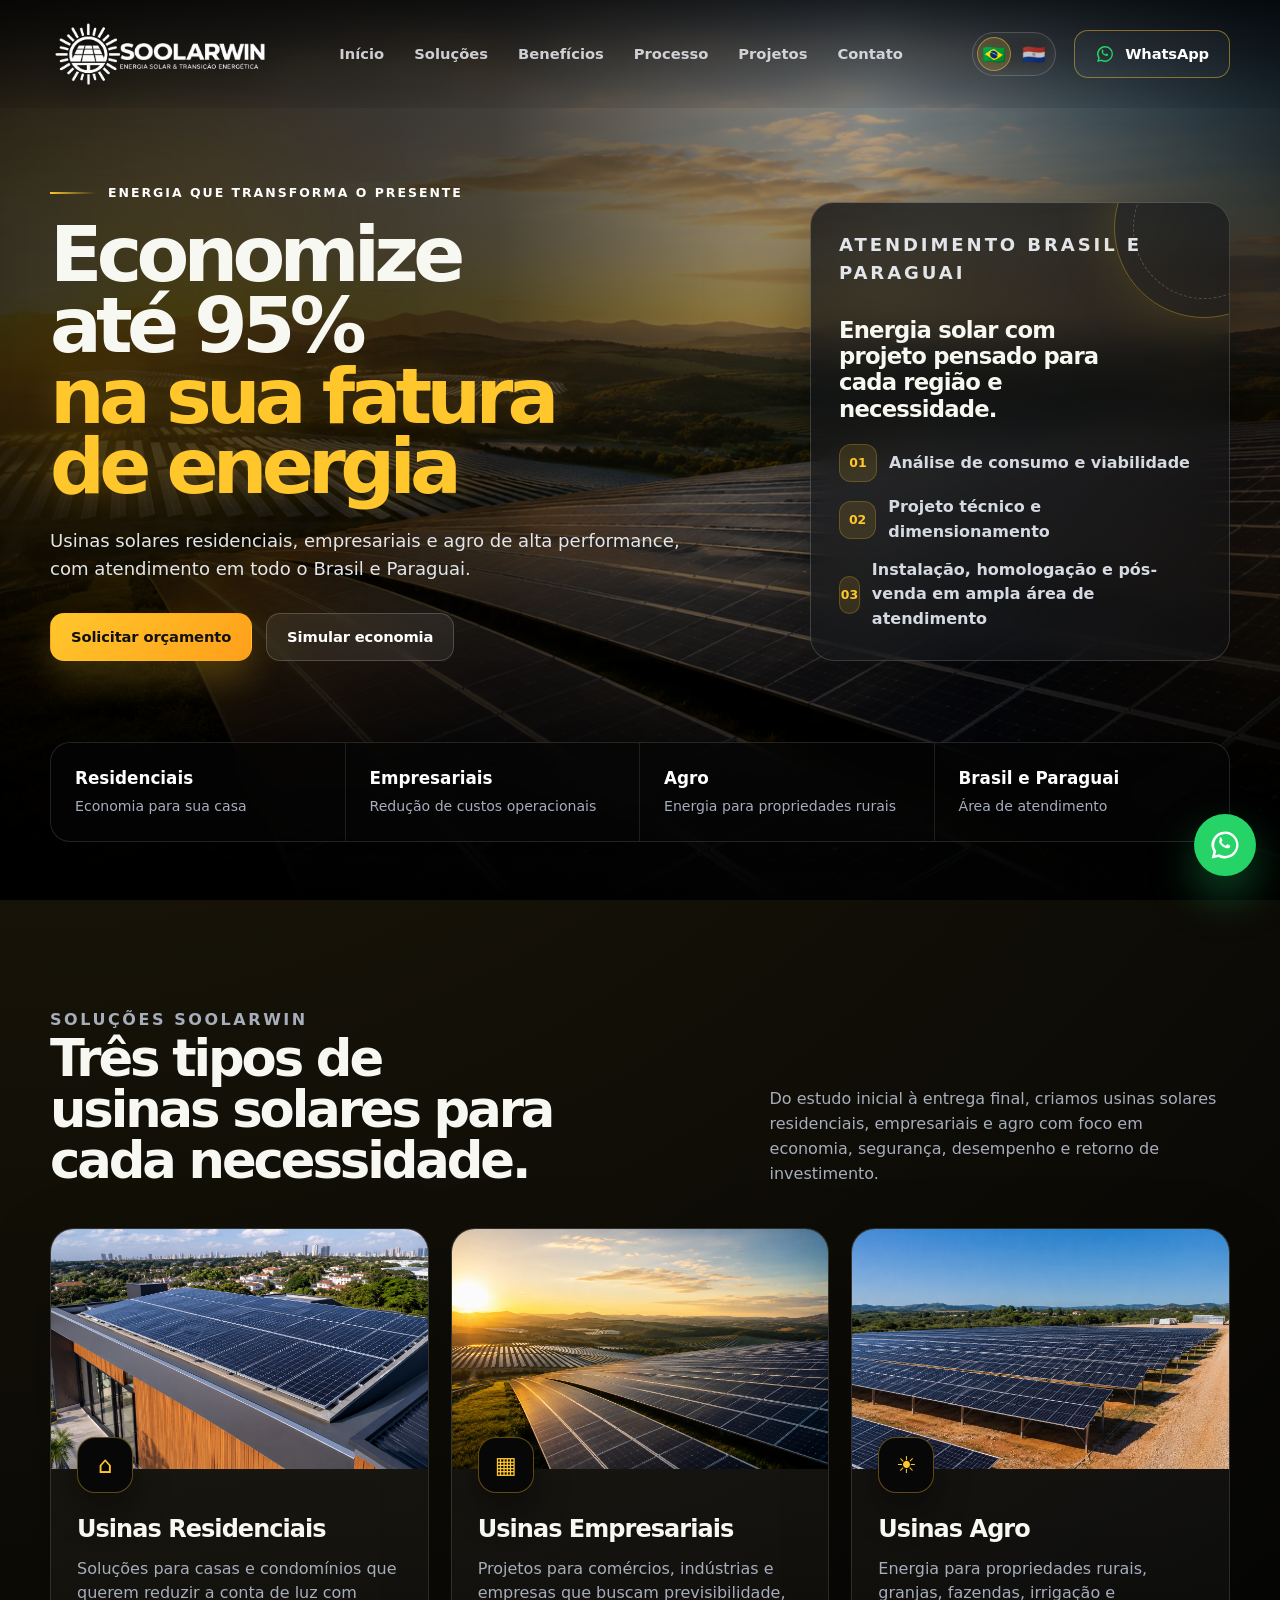
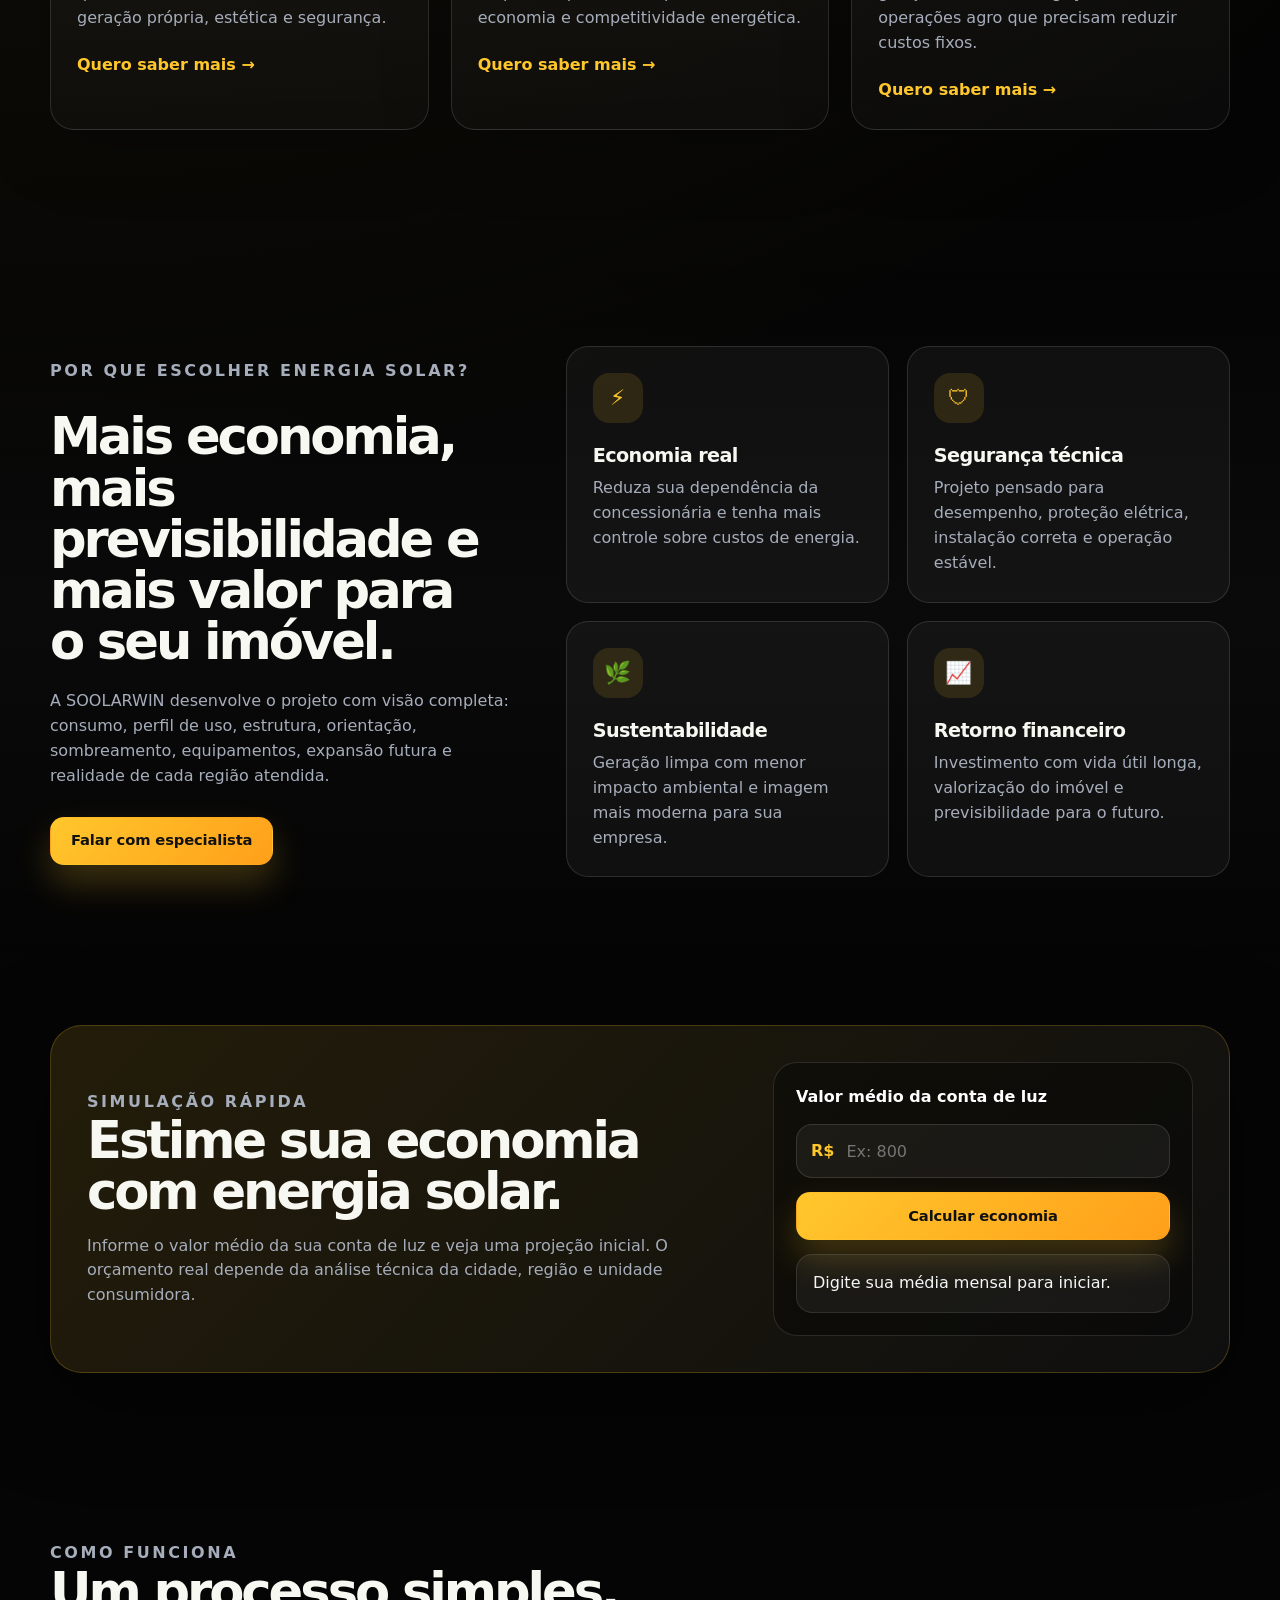
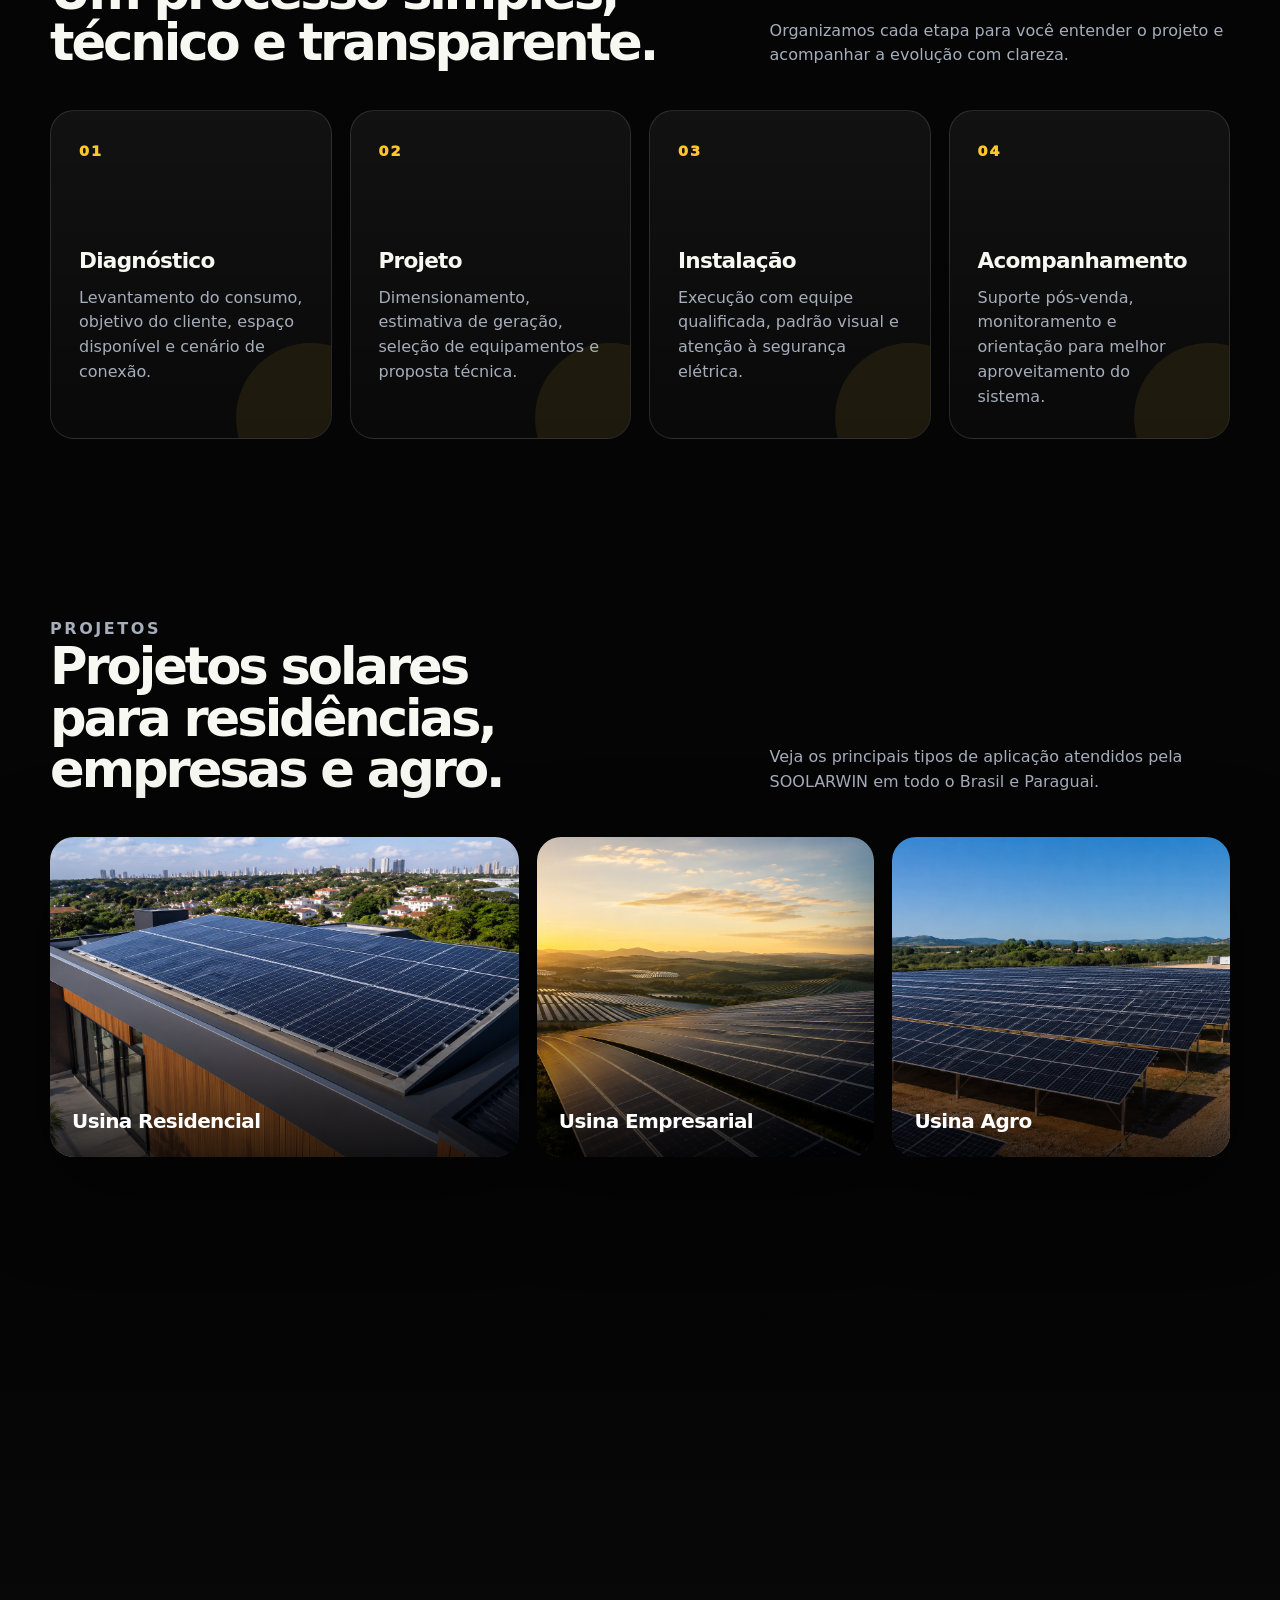
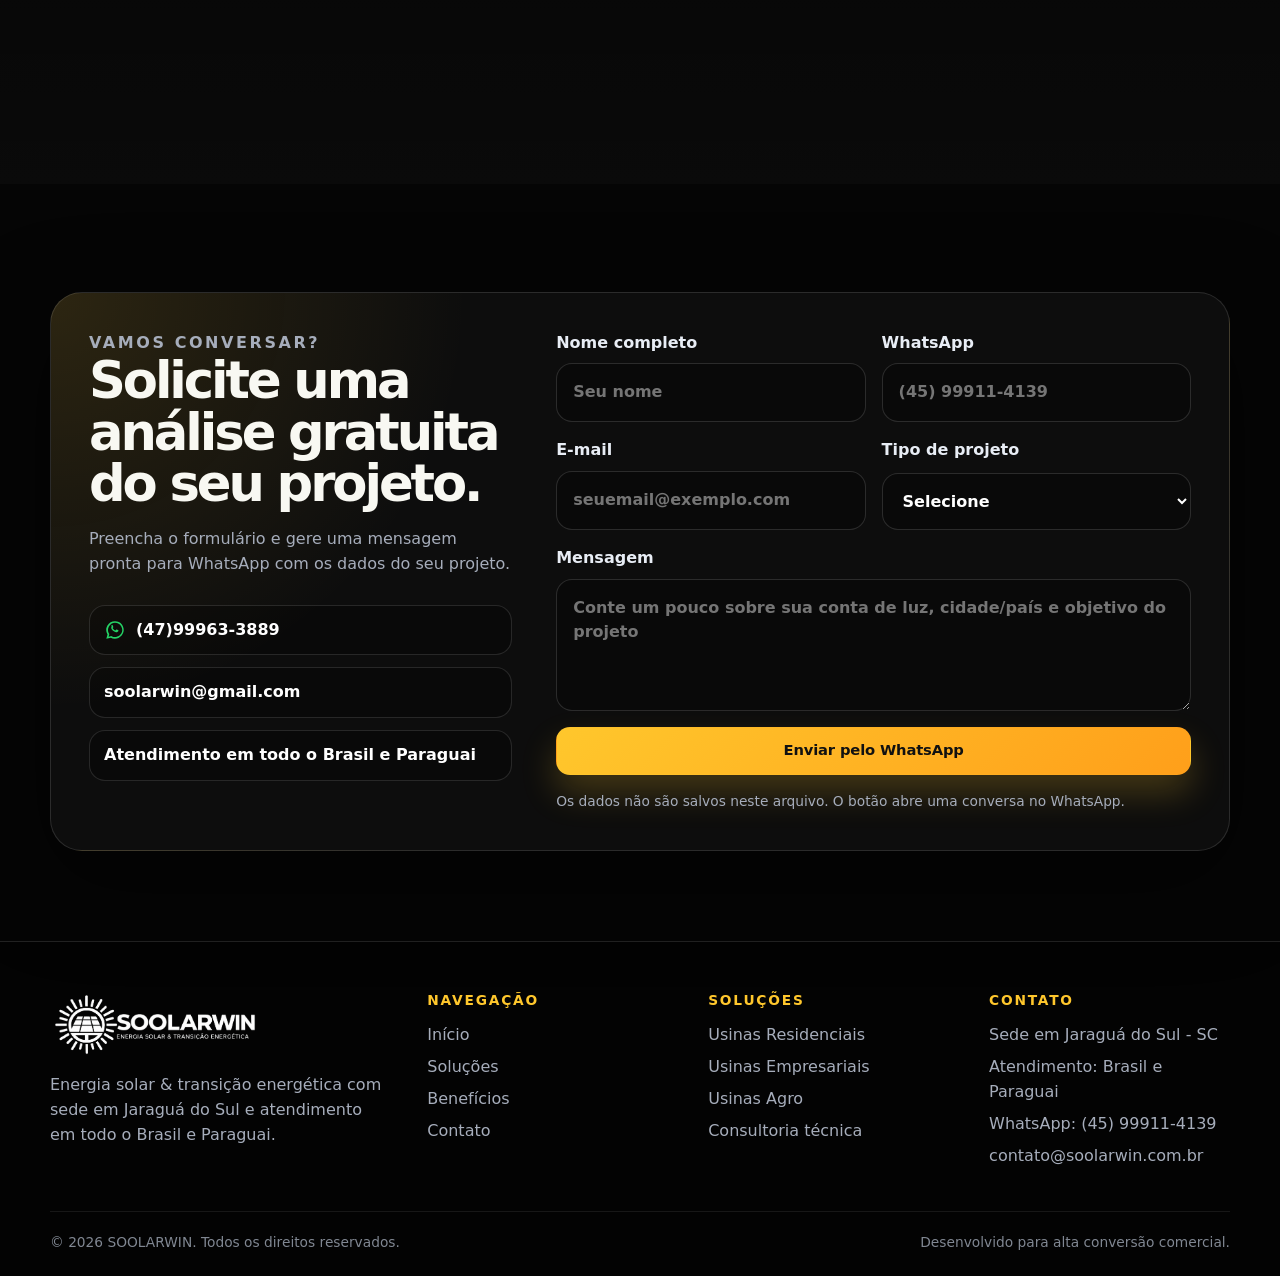
==== commit f361fe2d: "Update index.html" ====
--- a/index.html
+++ b/index.html
@@ -309,7 +309,7 @@
             Preencha o formulário e gere uma mensagem pronta para WhatsApp com os dados do seu projeto.
           </p>
           <div class="contact-list">
-            <a class="contact-whatsapp" href="https://wa.me/5547999633889?text=Ol%C3%A1%2C%20quero%20falar%20com%20a%20SOOLARWIN." target="_blank" rel="noreferrer"><svg class="wa-icon" viewBox="0 0 32 32" aria-hidden="true" focusable="false"><path d="M16.04 3.2A12.74 12.74 0 0 0 5.08 22.43L3.4 28.8l6.52-1.62A12.74 12.74 0 1 0 16.04 3.2Zm0 2.34a10.4 10.4 0 0 1 8.83 15.9 10.4 10.4 0 0 1-13.78 3.56l-.46-.27-3.88.96 1-3.76-.3-.49A10.4 10.4 0 0 1 16.04 5.54Zm-5.02 5.5c-.24.54-.5 1.08-.5 1.76 0 .68.36 1.35.52 1.57.17.22 1.87 2.98 4.61 4.06 2.28.9 2.74.72 3.24.68.5-.04 1.61-.66 1.84-1.3.23-.64.23-1.18.16-1.3-.07-.12-.25-.2-.52-.34-.27-.14-1.61-.8-1.86-.88-.25-.09-.43-.14-.61.14-.18.27-.7.88-.86 1.06-.16.18-.32.2-.59.07-.27-.14-1.15-.42-2.19-1.34-.81-.72-1.36-1.61-1.52-1.88-.16-.27-.02-.42.12-.56.12-.12.27-.32.41-.48.14-.16.18-.27.27-.45.09-.18.05-.34-.02-.48-.07-.14-.61-1.48-.84-2.03-.22-.53-.45-.46-.61-.47h-.52c-.18 0-.47.07-.72.34Z"/></svg>(45)99911-4139</a>
+            <a class="contact-whatsapp" href="https://wa.me/5547999633889?text=Ol%C3%A1%2C%20quero%20falar%20com%20a%20SOOLARWIN." target="_blank" rel="noreferrer"><svg class="wa-icon" viewBox="0 0 32 32" aria-hidden="true" focusable="false"><path d="M16.04 3.2A12.74 12.74 0 0 0 5.08 22.43L3.4 28.8l6.52-1.62A12.74 12.74 0 1 0 16.04 3.2Zm0 2.34a10.4 10.4 0 0 1 8.83 15.9 10.4 10.4 0 0 1-13.78 3.56l-.46-.27-3.88.96 1-3.76-.3-.49A10.4 10.4 0 0 1 16.04 5.54Zm-5.02 5.5c-.24.54-.5 1.08-.5 1.76 0 .68.36 1.35.52 1.57.17.22 1.87 2.98 4.61 4.06 2.28.9 2.74.72 3.24.68.5-.04 1.61-.66 1.84-1.3.23-.64.23-1.18.16-1.3-.07-.12-.25-.2-.52-.34-.27-.14-1.61-.8-1.86-.88-.25-.09-.43-.14-.61.14-.18.27-.7.88-.86 1.06-.16.18-.32.2-.59.07-.27-.14-1.15-.42-2.19-1.34-.81-.72-1.36-1.61-1.52-1.88-.16-.27-.02-.42.12-.56.12-.12.27-.32.41-.48.14-.16.18-.27.27-.45.09-.18.05-.34-.02-.48-.07-.14-.61-1.48-.84-2.03-.22-.53-.45-.46-.61-.47h-.52c-.18 0-.47.07-.72.34Z"/></svg>(47)99963-3889</a>
             <a href="mailto:soolarwin@gmail.com">soolarwin@gmail.com</a>
             <span>Atendimento em todo o Brasil e Paraguai</span>
           </div>
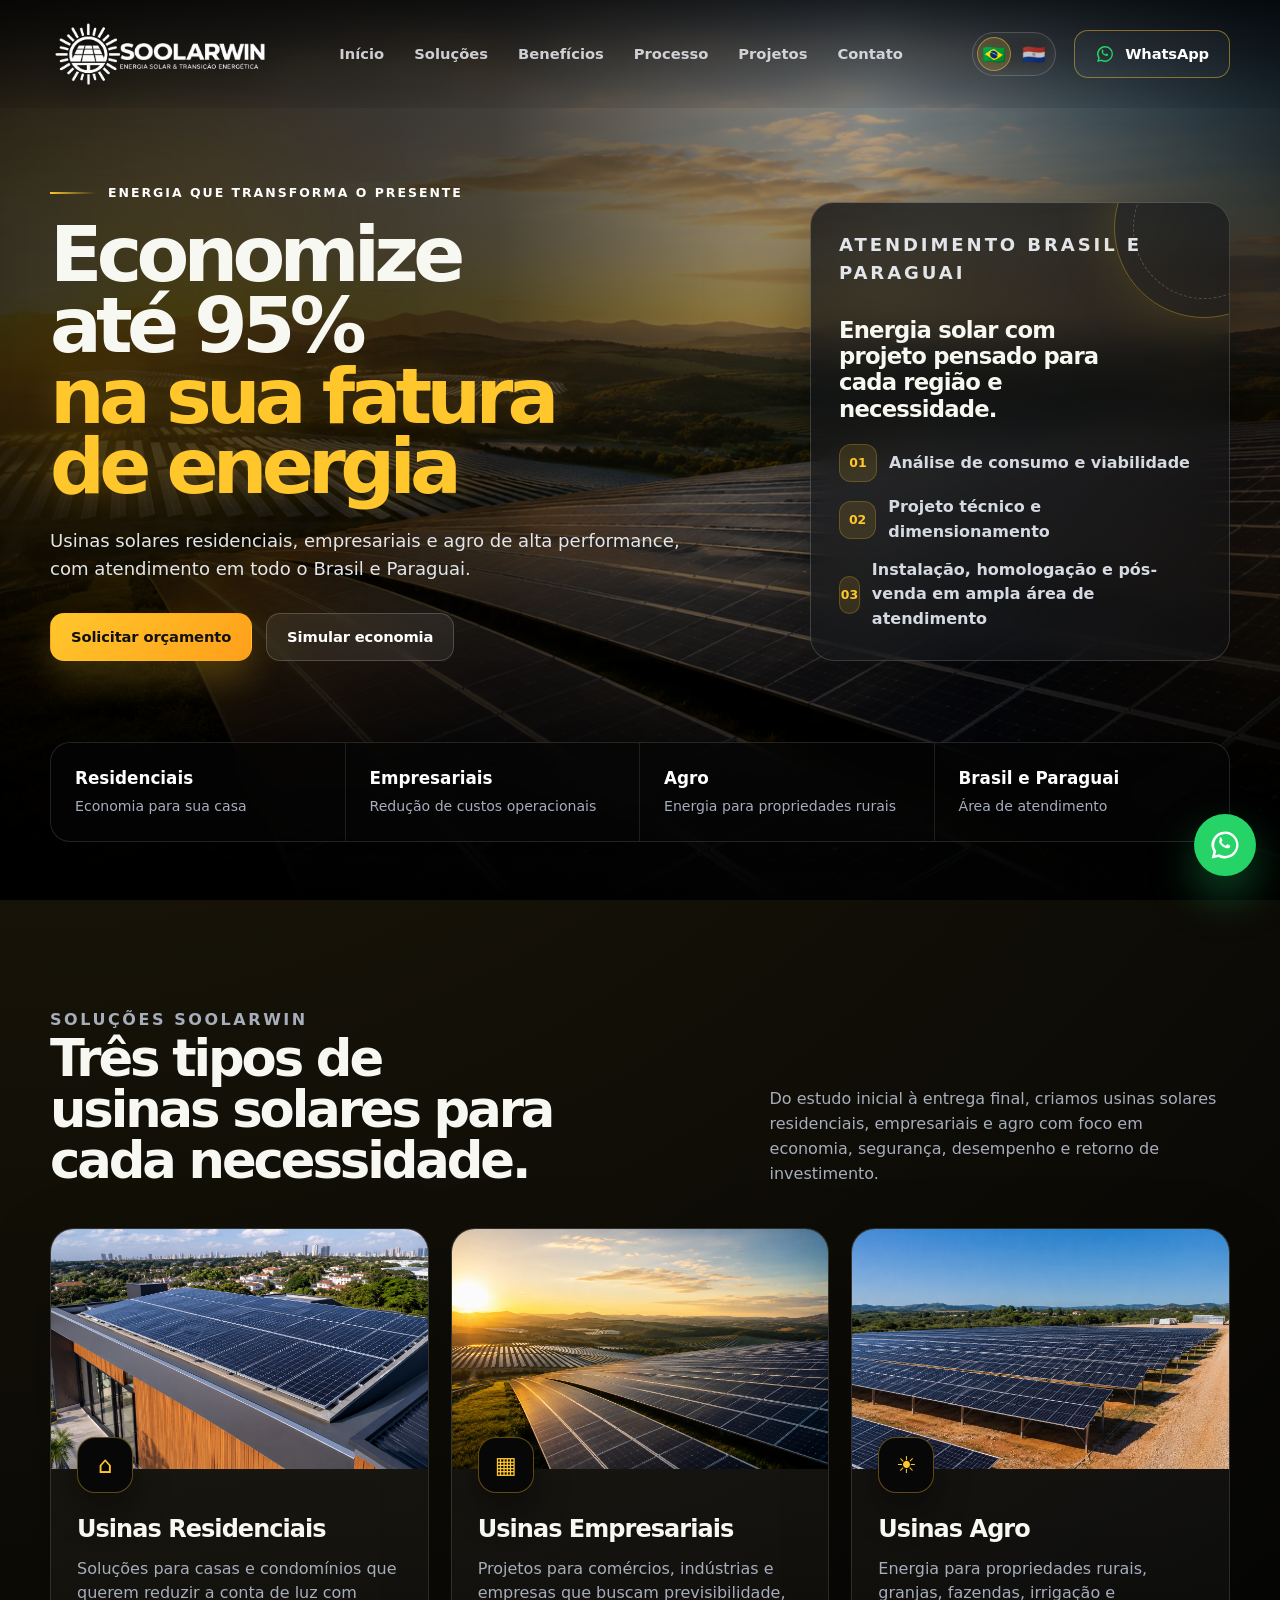
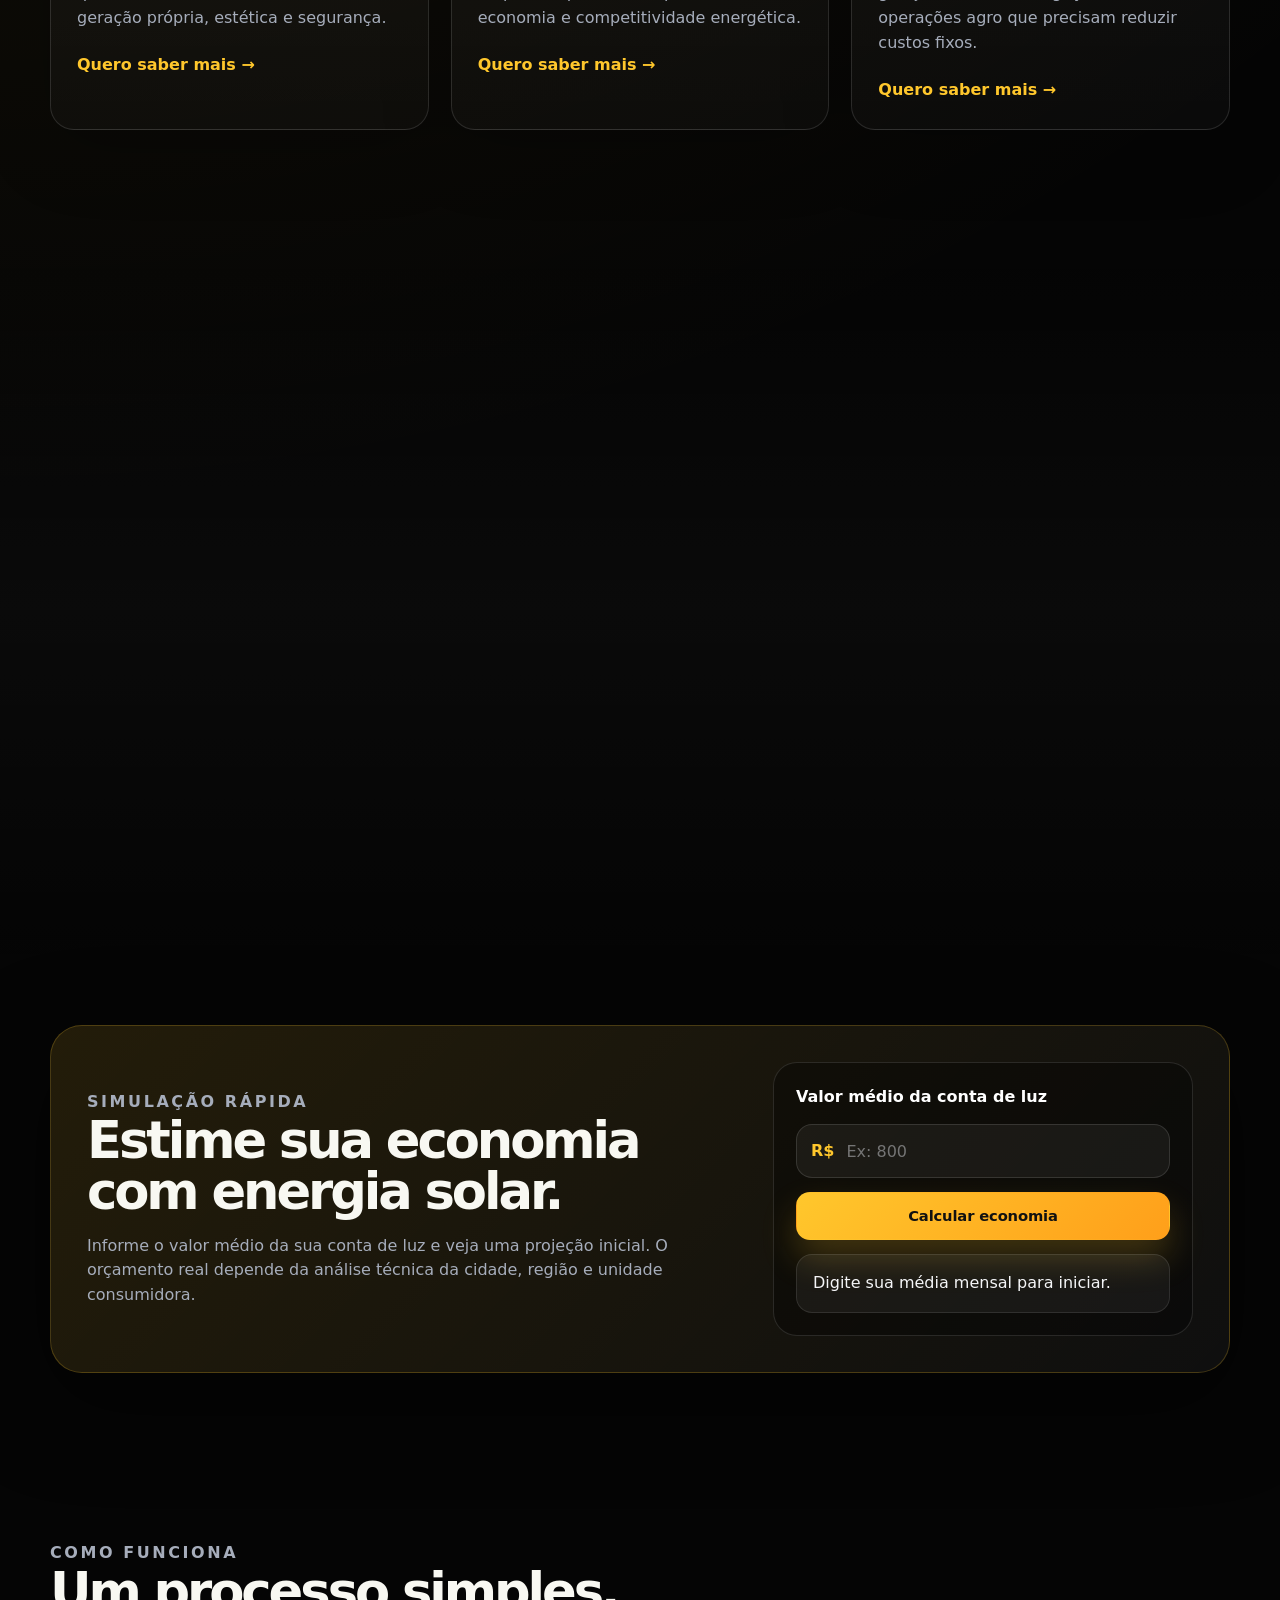
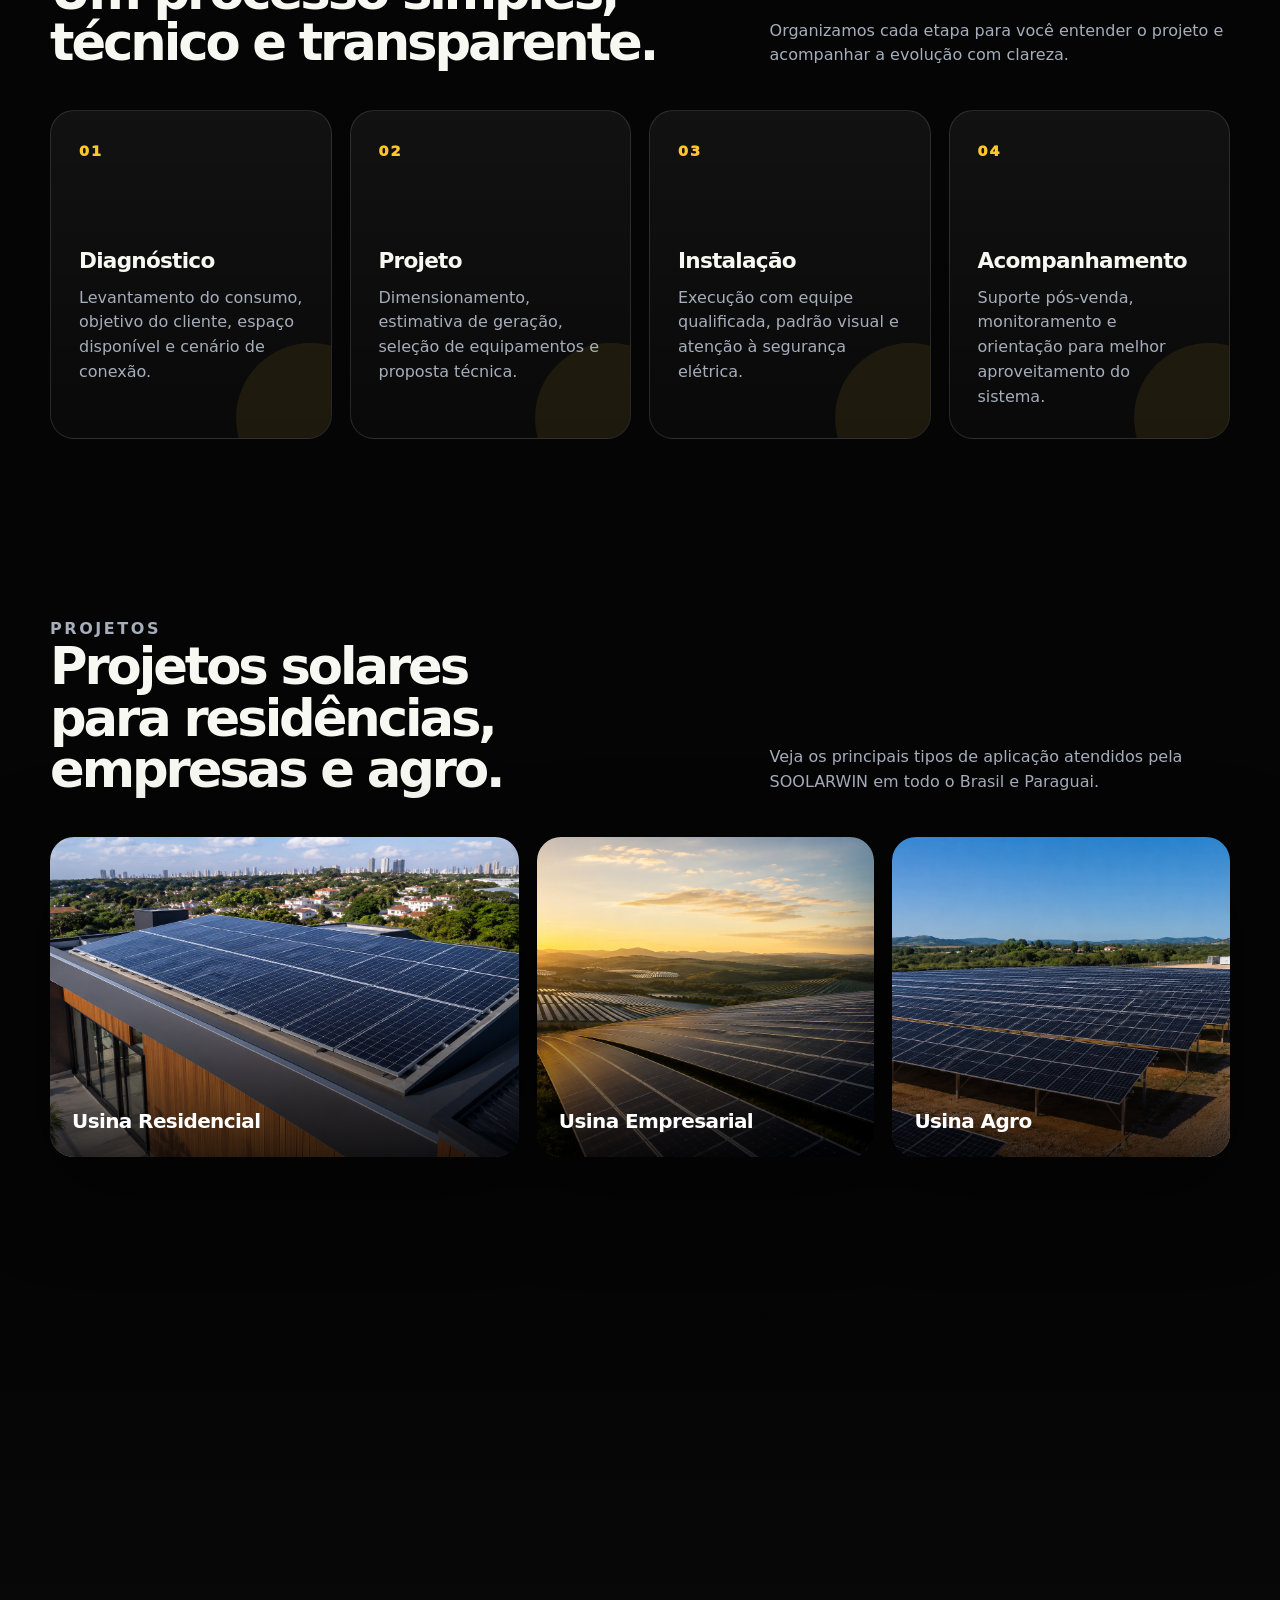
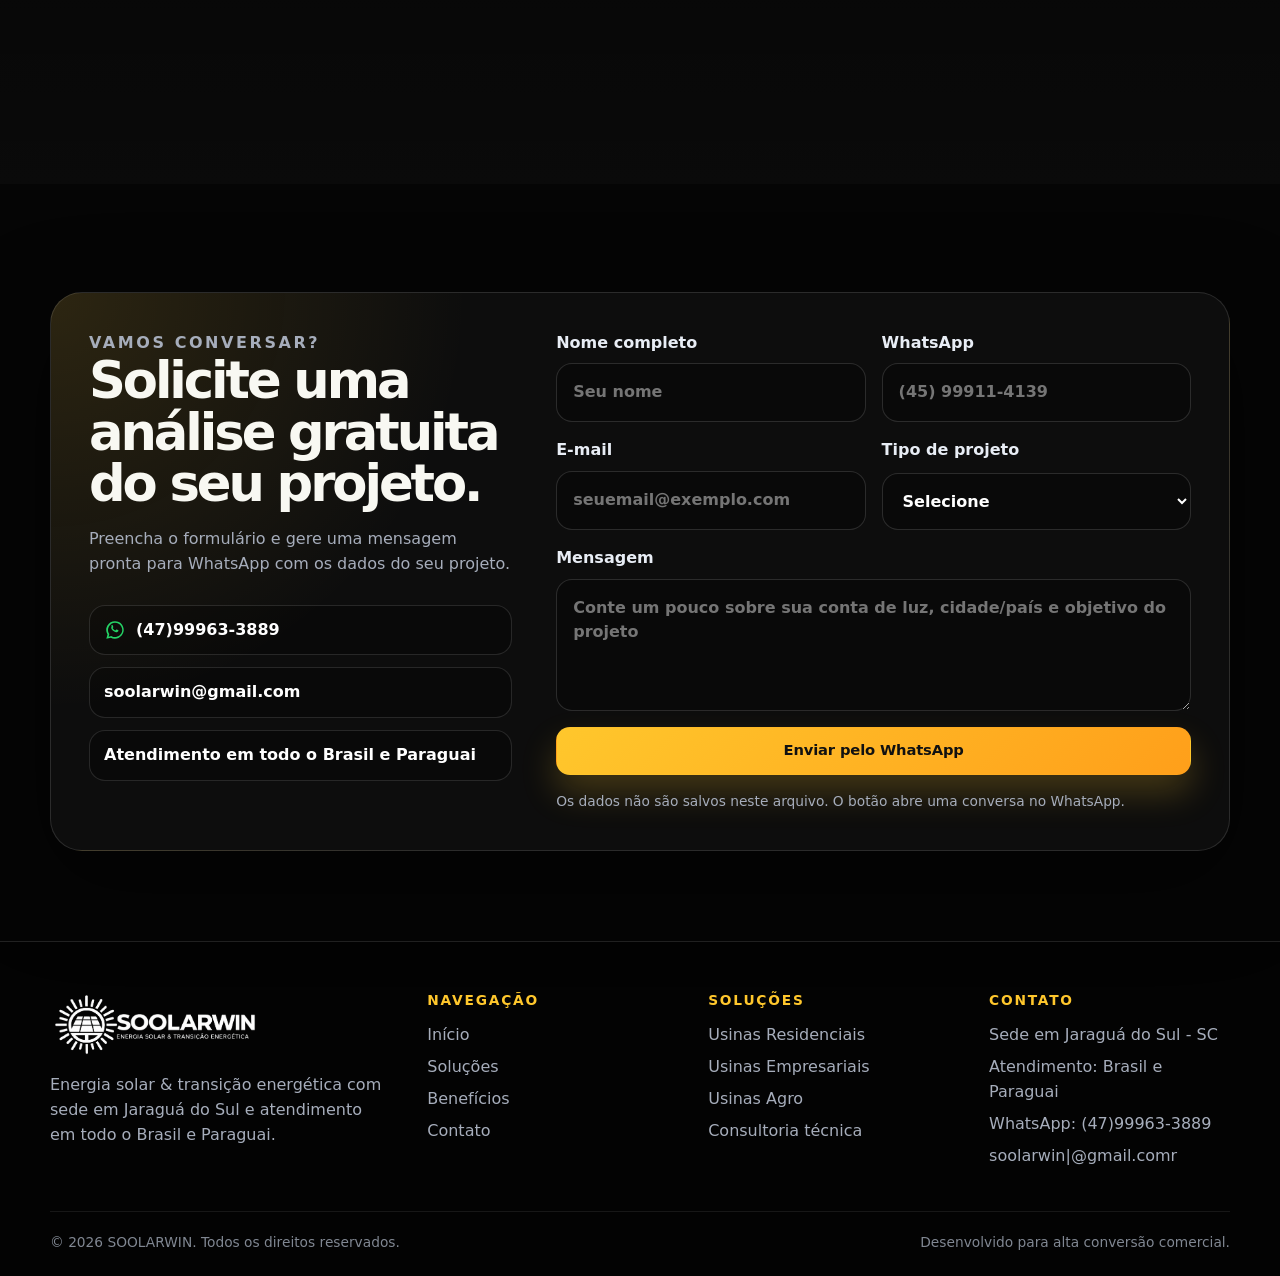
==== commit 6cb0d26f: "Update index.html" ====
--- a/index.html
+++ b/index.html
@@ -364,8 +364,8 @@
         <h3>Contato</h3>
         <p>Sede em Jaraguá do Sul - SC</p>
         <p>Atendimento: Brasil e Paraguai</p>
-        <p>WhatsApp: (45) 99911-4139</p>
-        <p>contato@soolarwin.com.br</p>
+        <p>WhatsApp: (47)99963-3889</p>
+        <p>soolarwin|@gmail.comr</p>
       </div>
     </div>
     <div class="container footer-bottom">
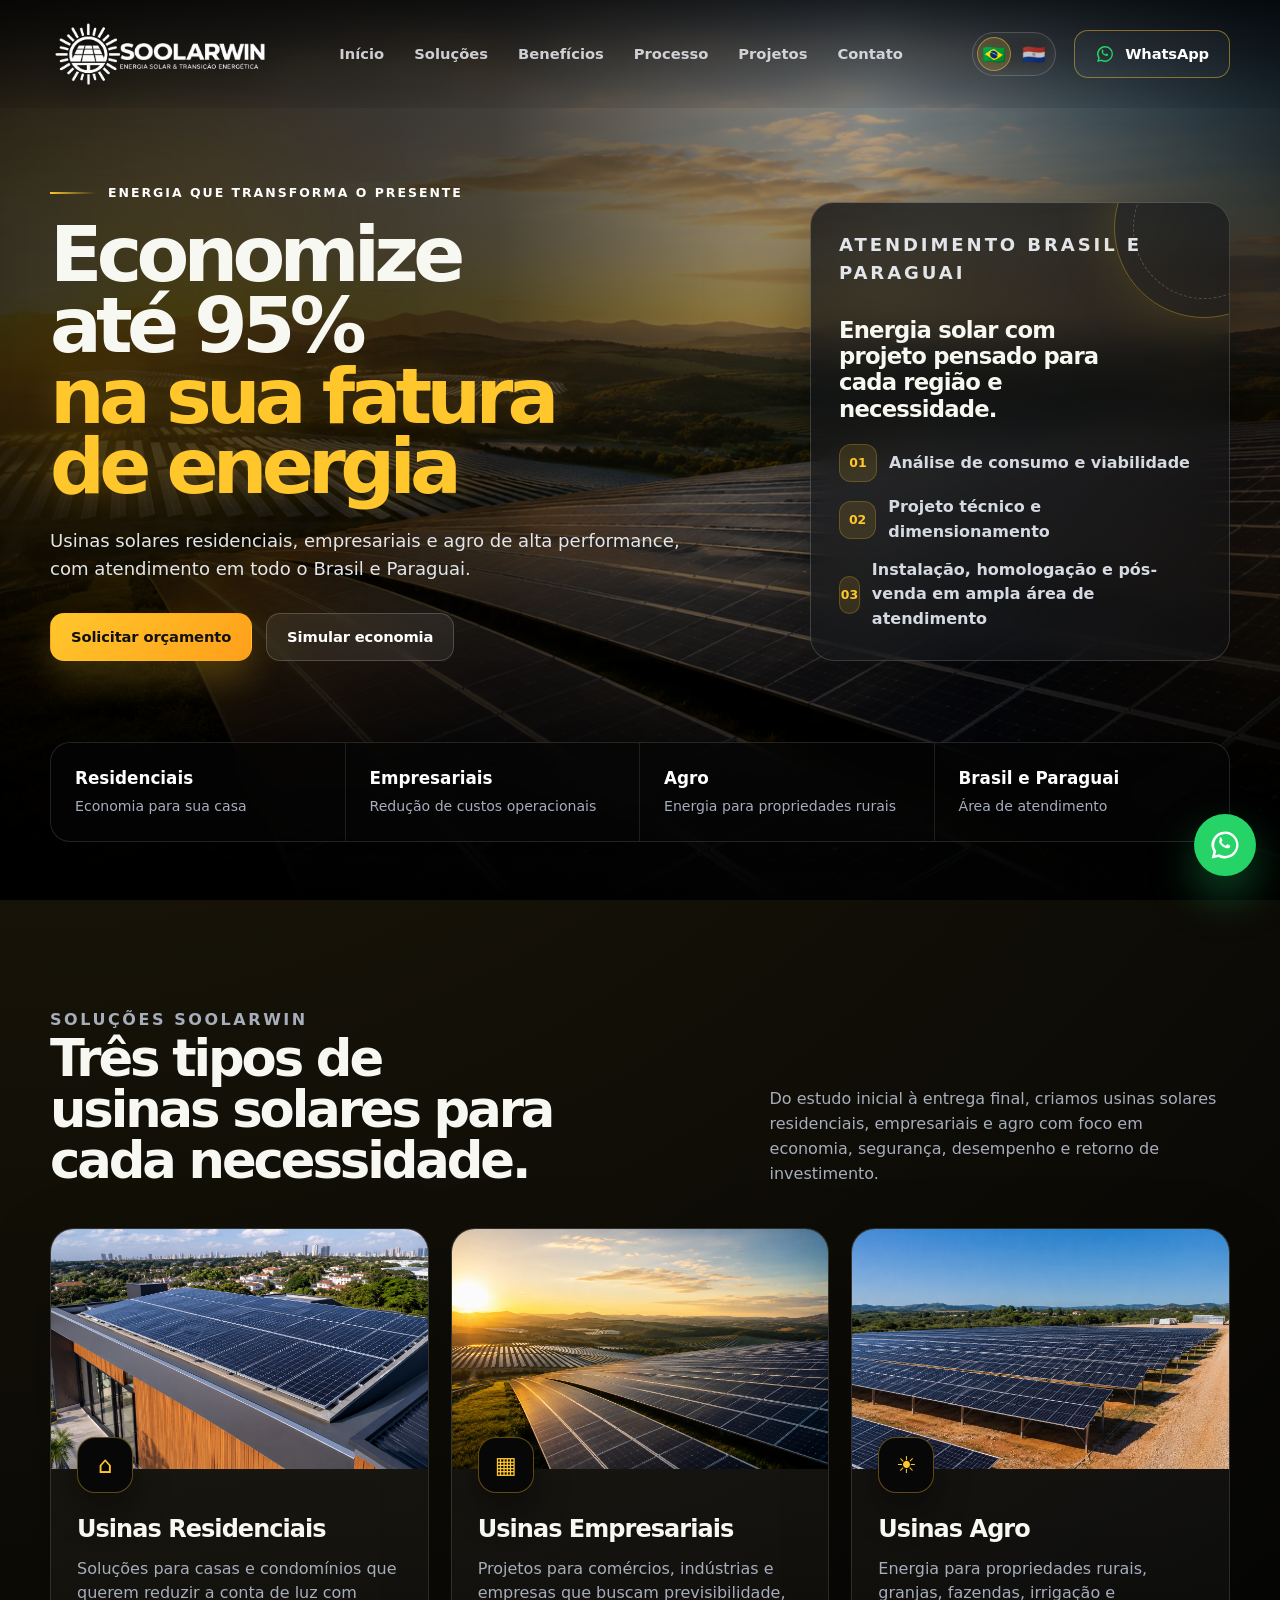
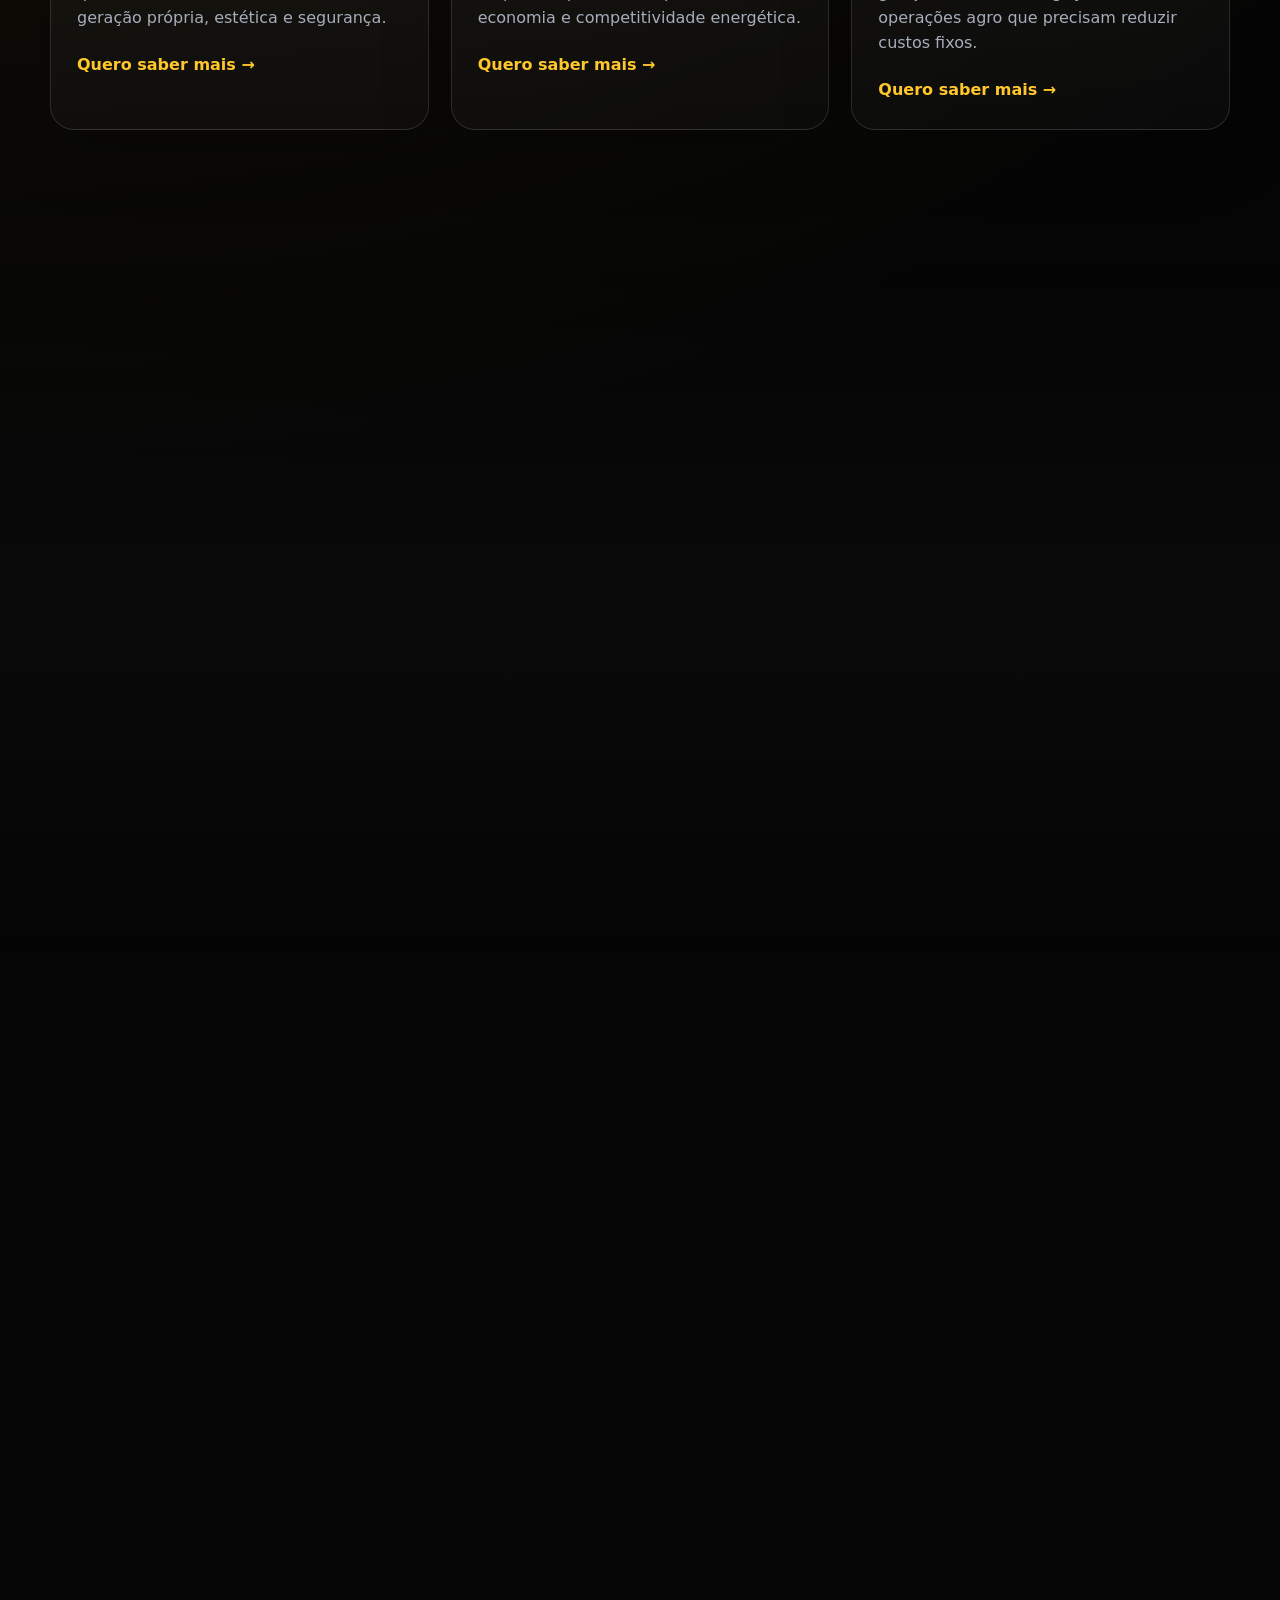
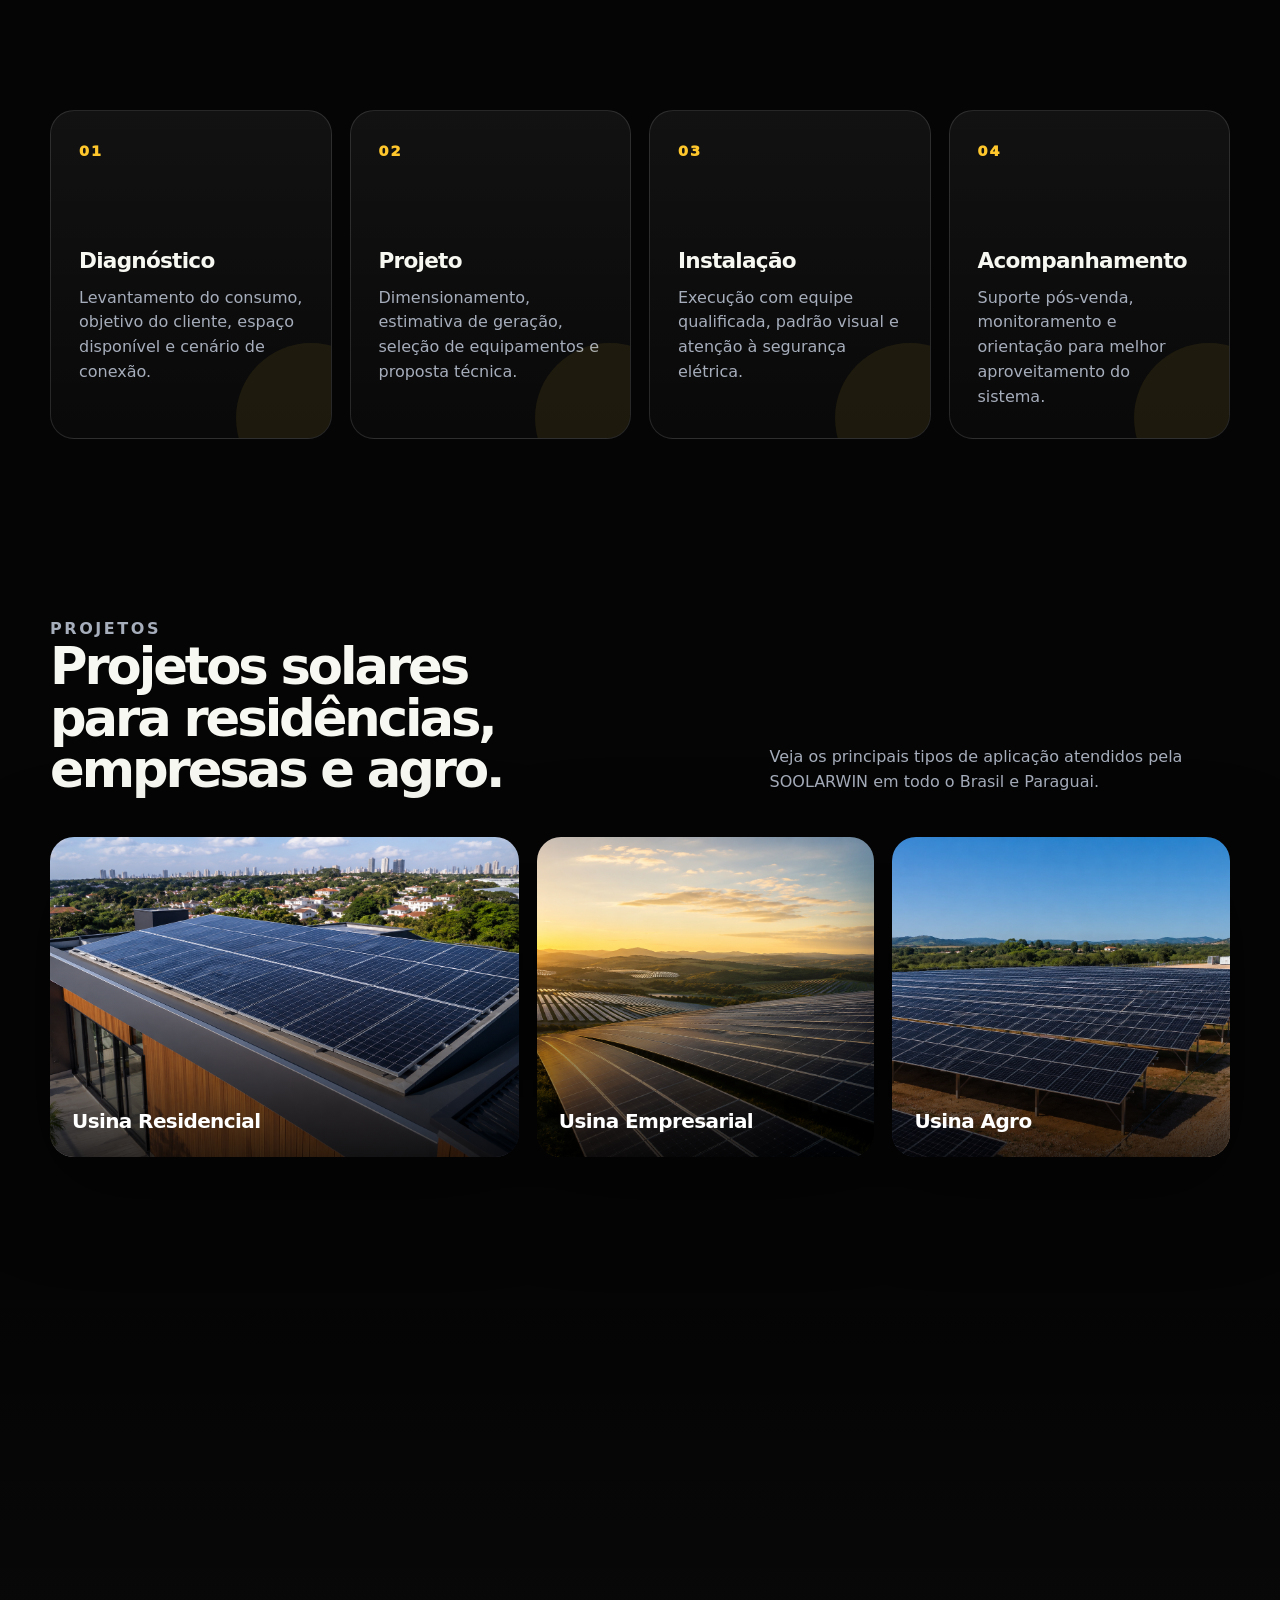
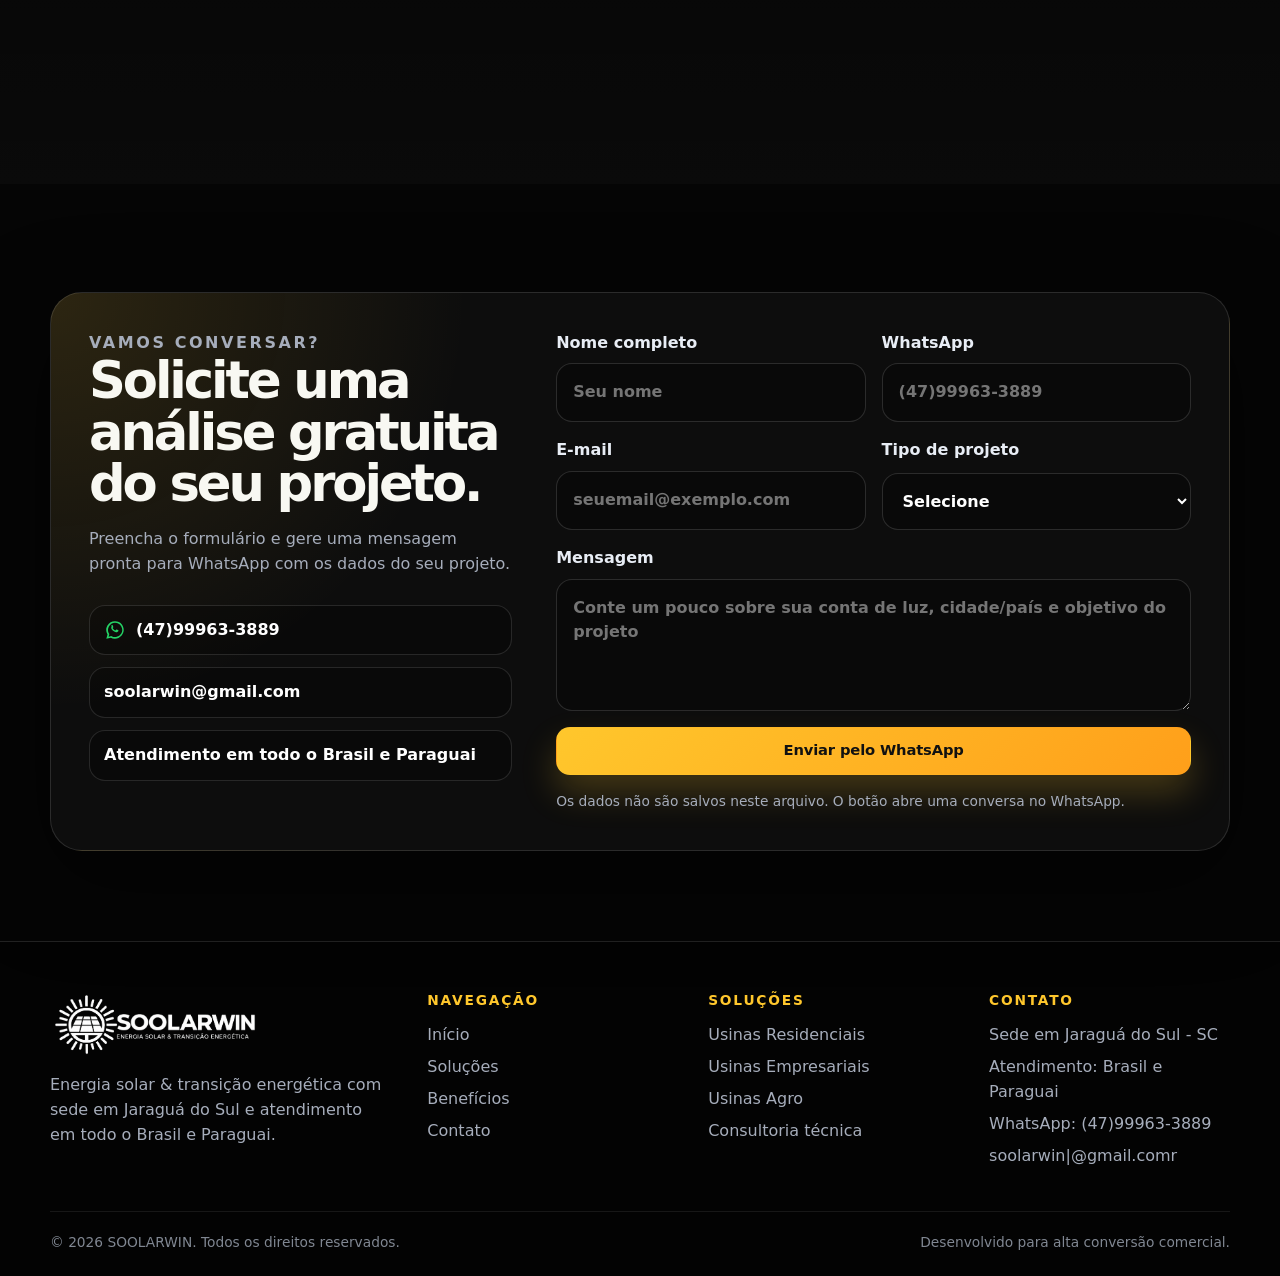
==== commit ac845d89: "Update index.html" ====
--- a/index.html
+++ b/index.html
@@ -318,7 +318,7 @@
         <form class="lead-form reveal delay-1" data-lead-form>
           <div class="form-row">
             <label>Nome completo<input name="name" type="text" placeholder="Seu nome" required /></label>
-            <label>WhatsApp<input name="phone" type="tel" placeholder="(45) 99911-4139" required /></label>
+            <label>WhatsApp<input name="phone" type="tel" placeholder="(47)99963-3889" required /></label>
           </div>
           <div class="form-row">
             <label>E-mail<input name="email" type="email" placeholder="seuemail@exemplo.com" /></label>
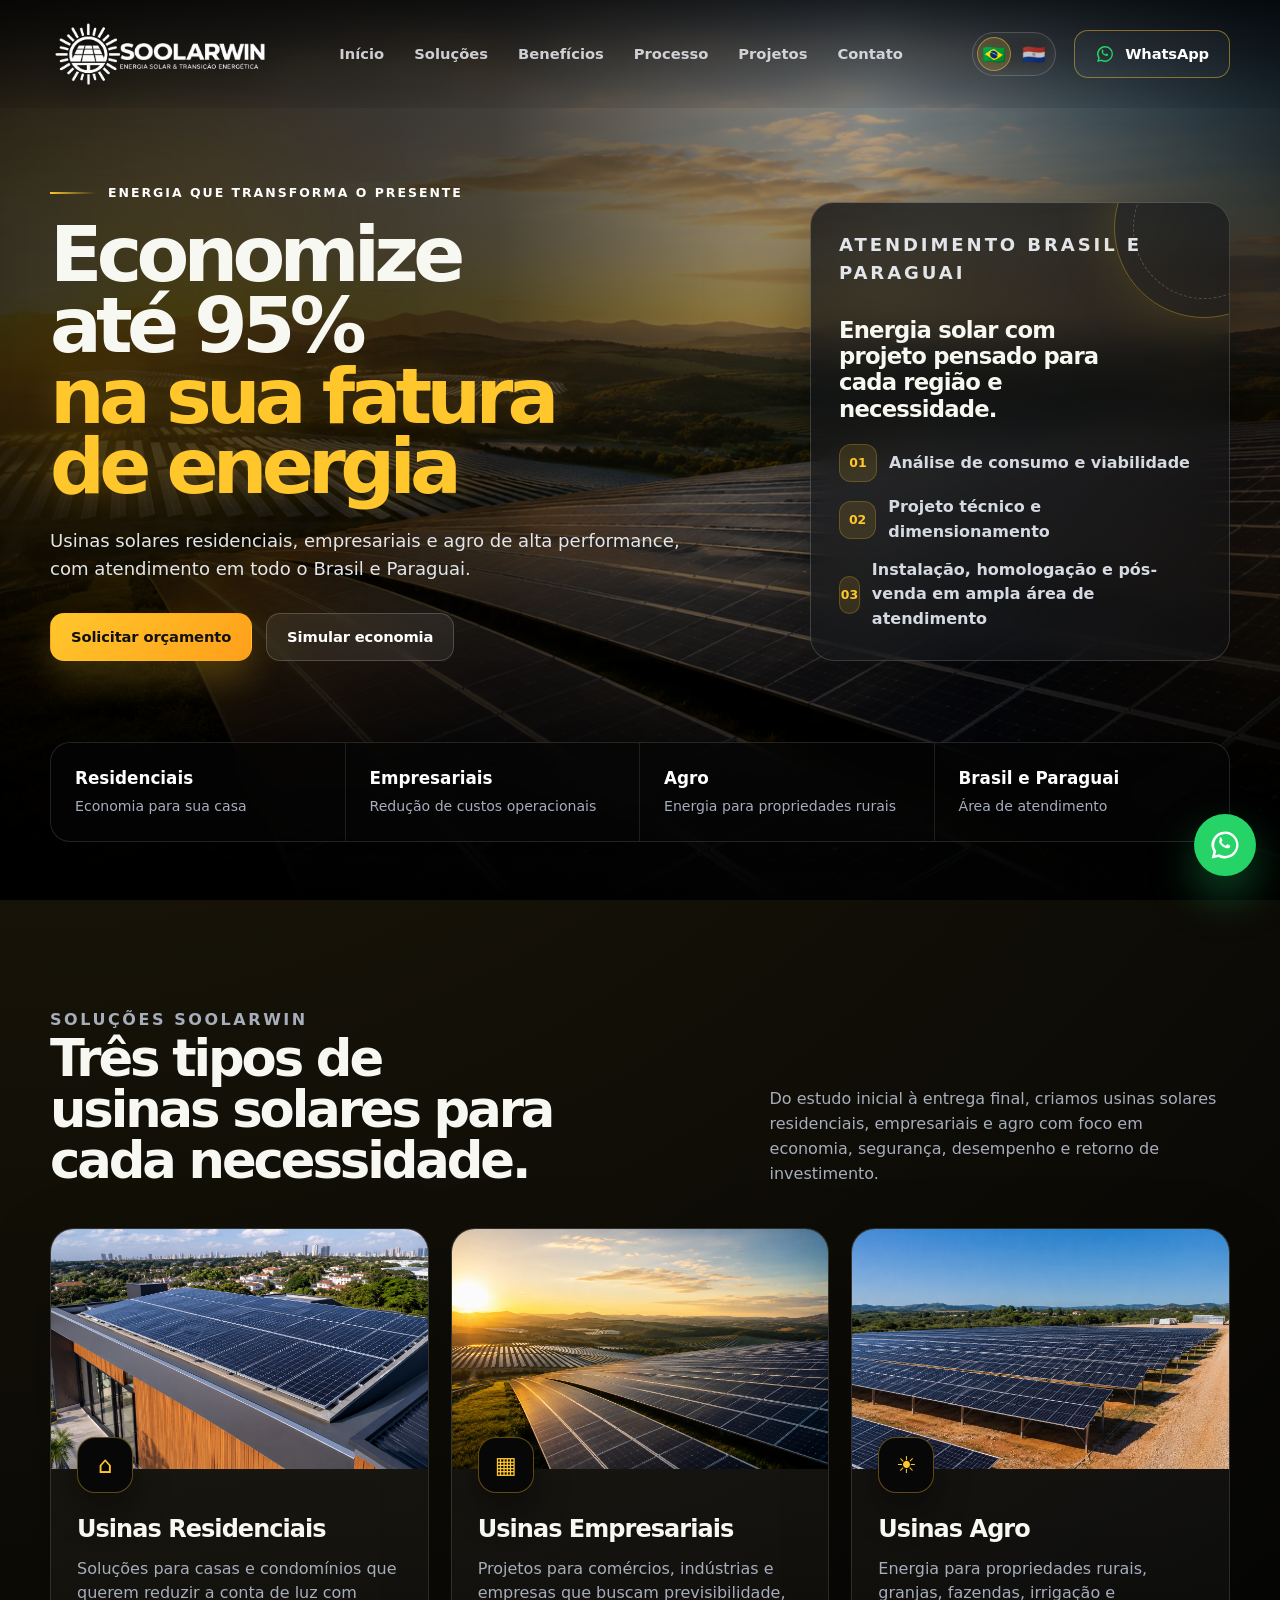
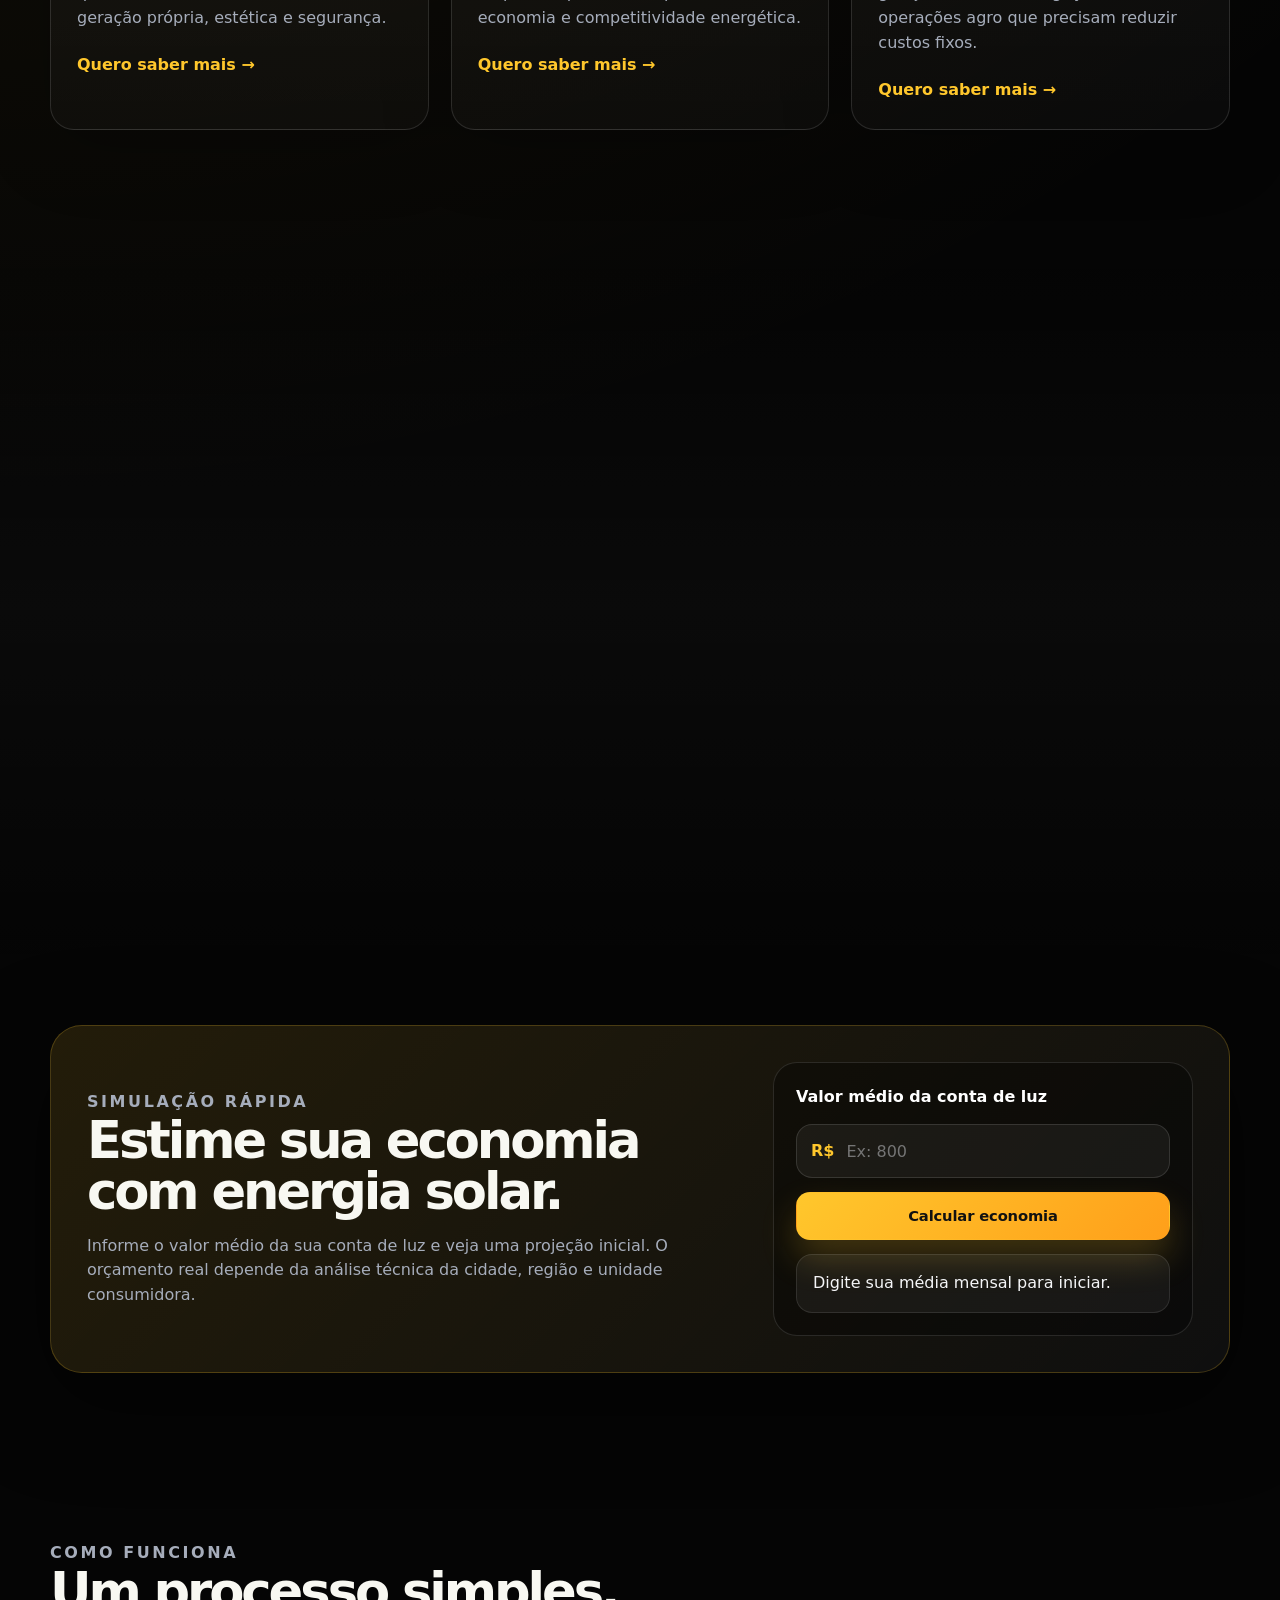
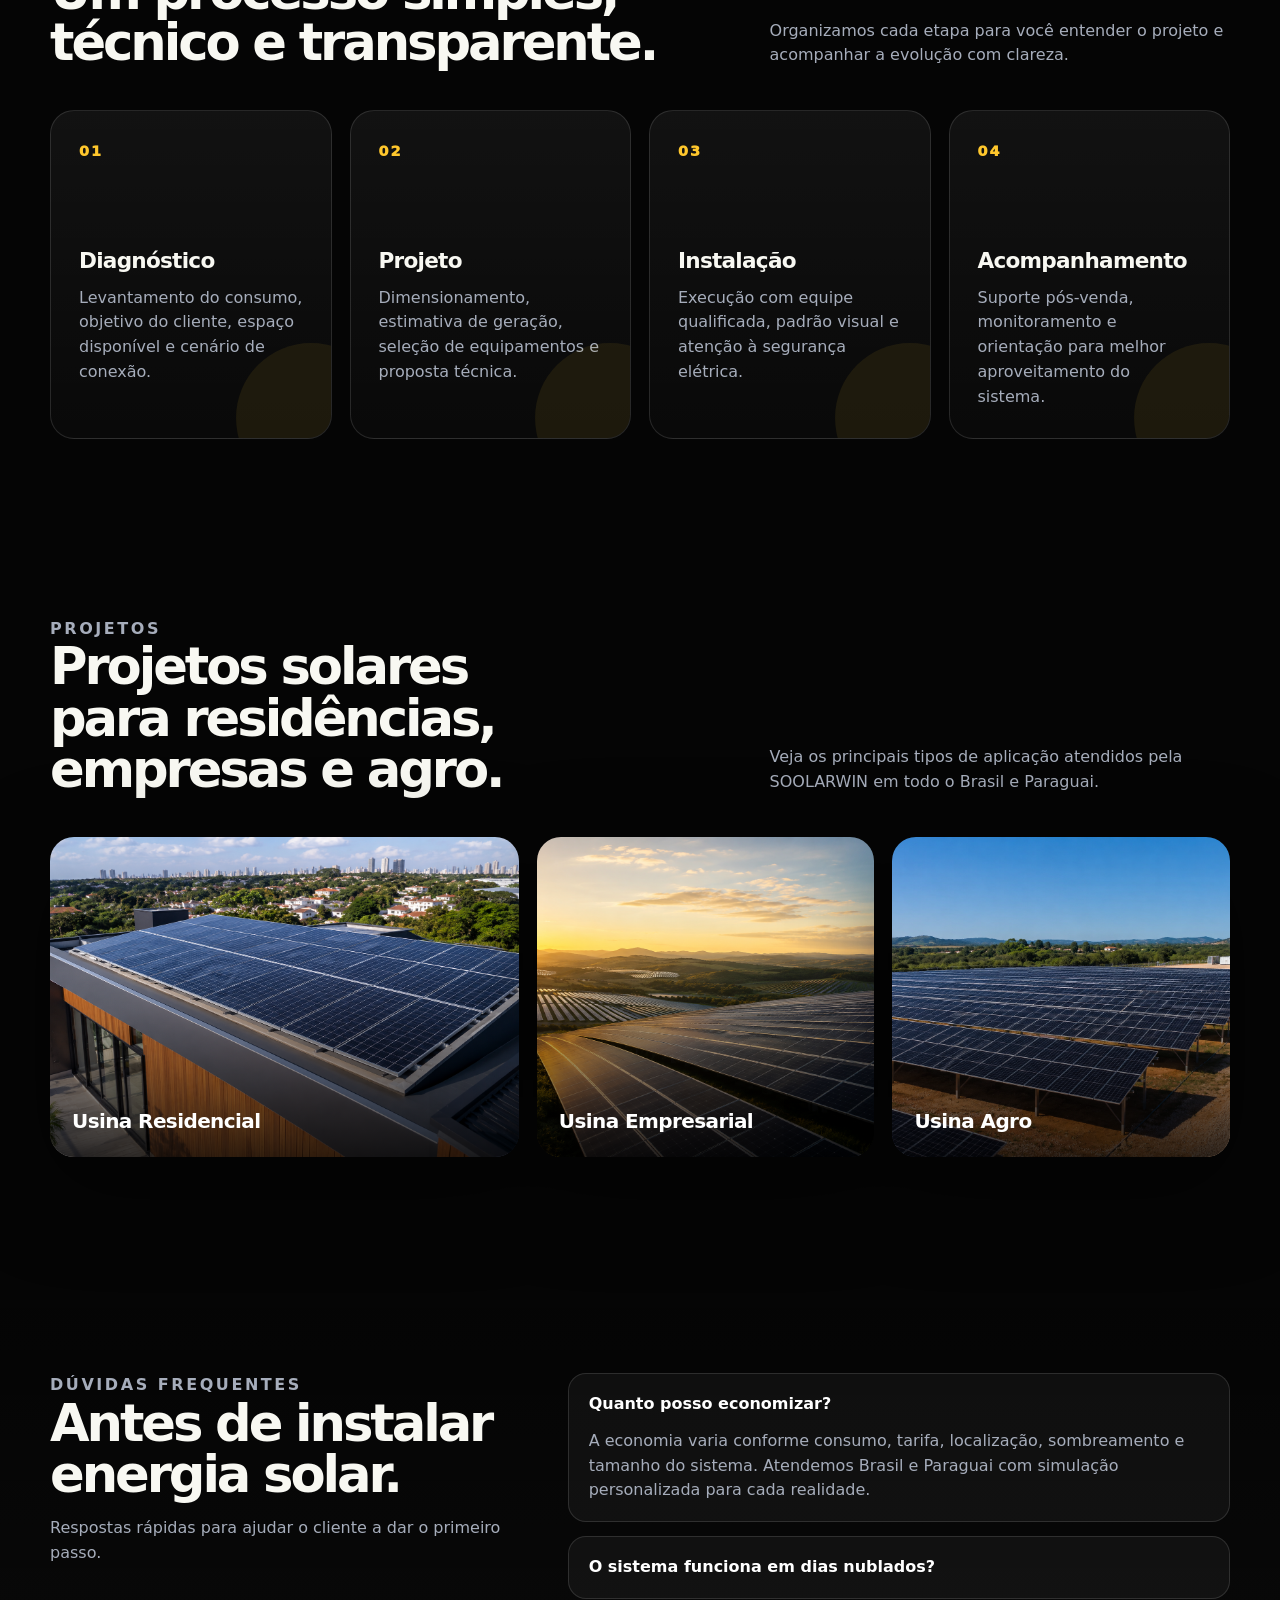
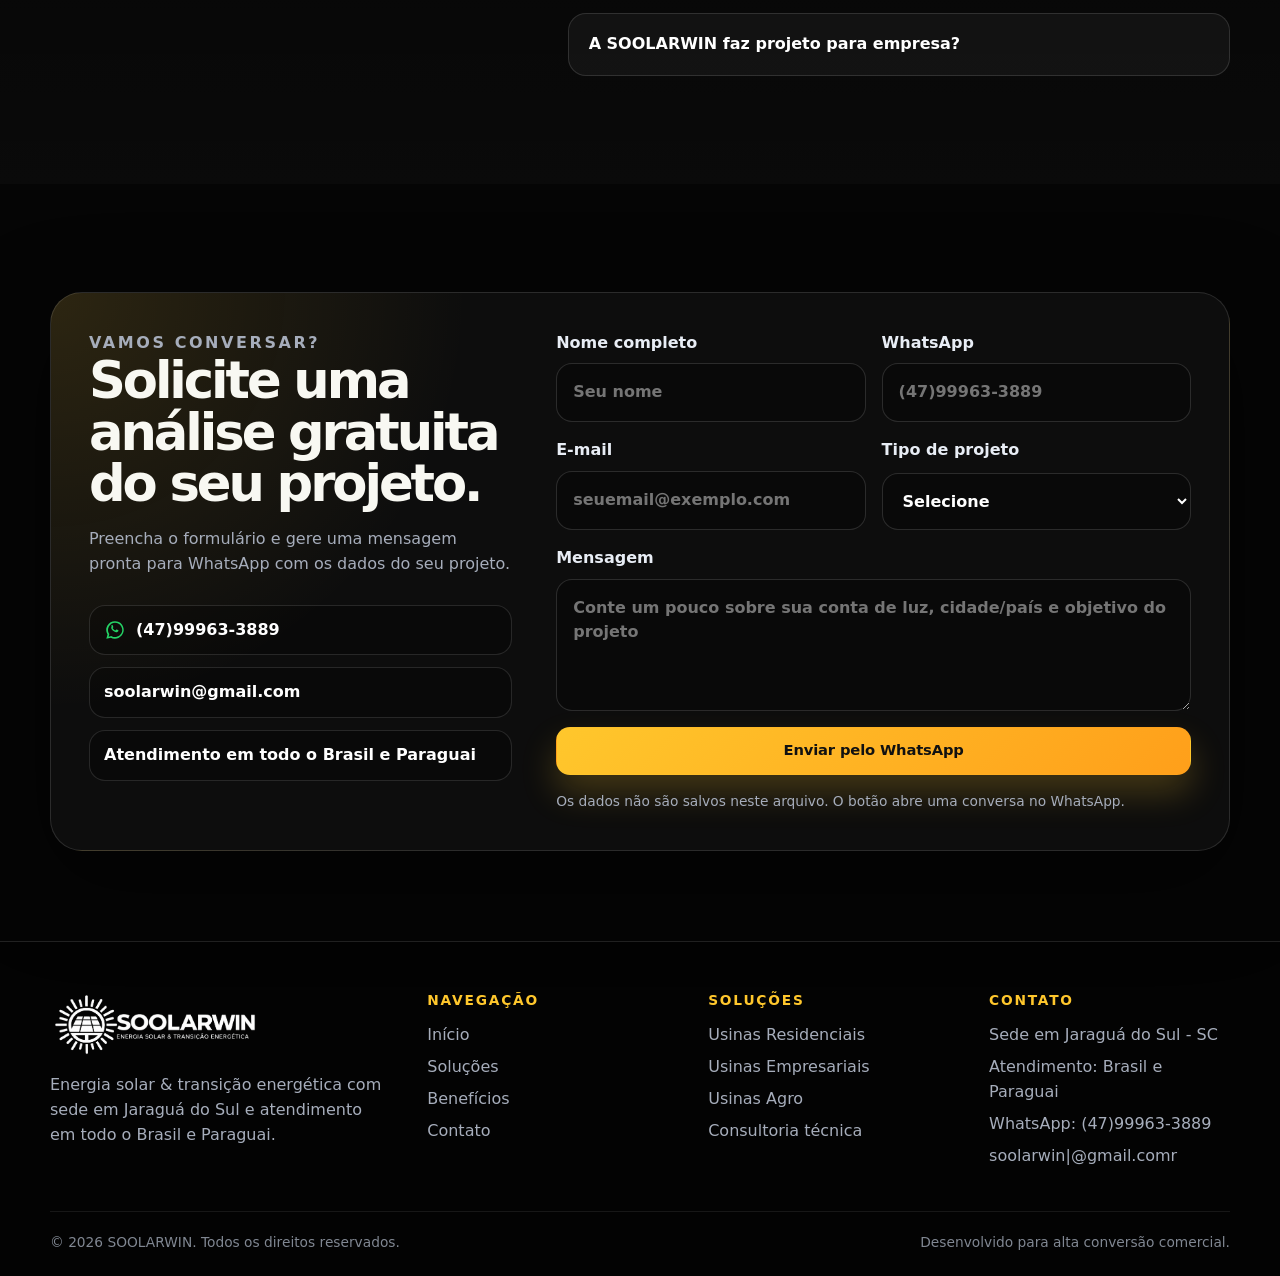
==== commit 0c398067: "Update index.html" ====
--- a/index.html
+++ b/index.html
@@ -84,7 +84,7 @@
         <a class="lang-switcher__item is-active" href="index.html" lang="pt-BR" hreflang="pt-BR" aria-label="Português" title="Português">🇧🇷</a>
         <a class="lang-switcher__item" href="index-es.html" lang="es-PY" hreflang="es-PY" aria-label="Español" title="Español">🇵🇾</a>
       </div>
-      <a class="btn btn--ghost" href="https://wa.me/554599114139?text=Ol%C3%A1%2C%20quero%20solicitar%20um%20or%C3%A7amento%20com%20a%20SOOLARWIN." target="_blank" rel="noreferrer">
+      <a class="btn btn--ghost" href="https://wa.me/554799963-3889?text=Ol%C3%A1%2C%20quero%20solicitar%20um%20or%C3%A7amento%20com%20a%20SOOLARWIN." target="_blank" rel="noreferrer">
         <svg class="wa-icon" viewBox="0 0 32 32" aria-hidden="true" focusable="false"><path d="M16.04 3.2A12.74 12.74 0 0 0 5.08 22.43L3.4 28.8l6.52-1.62A12.74 12.74 0 1 0 16.04 3.2Zm0 2.34a10.4 10.4 0 0 1 8.83 15.9 10.4 10.4 0 0 1-13.78 3.56l-.46-.27-3.88.96 1-3.76-.3-.49A10.4 10.4 0 0 1 16.04 5.54Zm-5.02 5.5c-.24.54-.5 1.08-.5 1.76 0 .68.36 1.35.52 1.57.17.22 1.87 2.98 4.61 4.06 2.28.9 2.74.72 3.24.68.5-.04 1.61-.66 1.84-1.3.23-.64.23-1.18.16-1.3-.07-.12-.25-.2-.52-.34-.27-.14-1.61-.8-1.86-.88-.25-.09-.43-.14-.61.14-.18.27-.7.88-.86 1.06-.16.18-.32.2-.59.07-.27-.14-1.15-.42-2.19-1.34-.81-.72-1.36-1.61-1.52-1.88-.16-.27-.02-.42.12-.56.12-.12.27-.32.41-.48.14-.16.18-.27.27-.45.09-.18.05-.34-.02-.48-.07-.14-.61-1.48-.84-2.03-.22-.53-.45-.46-.61-.47h-.52c-.18 0-.47.07-.72.34Z"/></svg>
         WhatsApp
       </a>
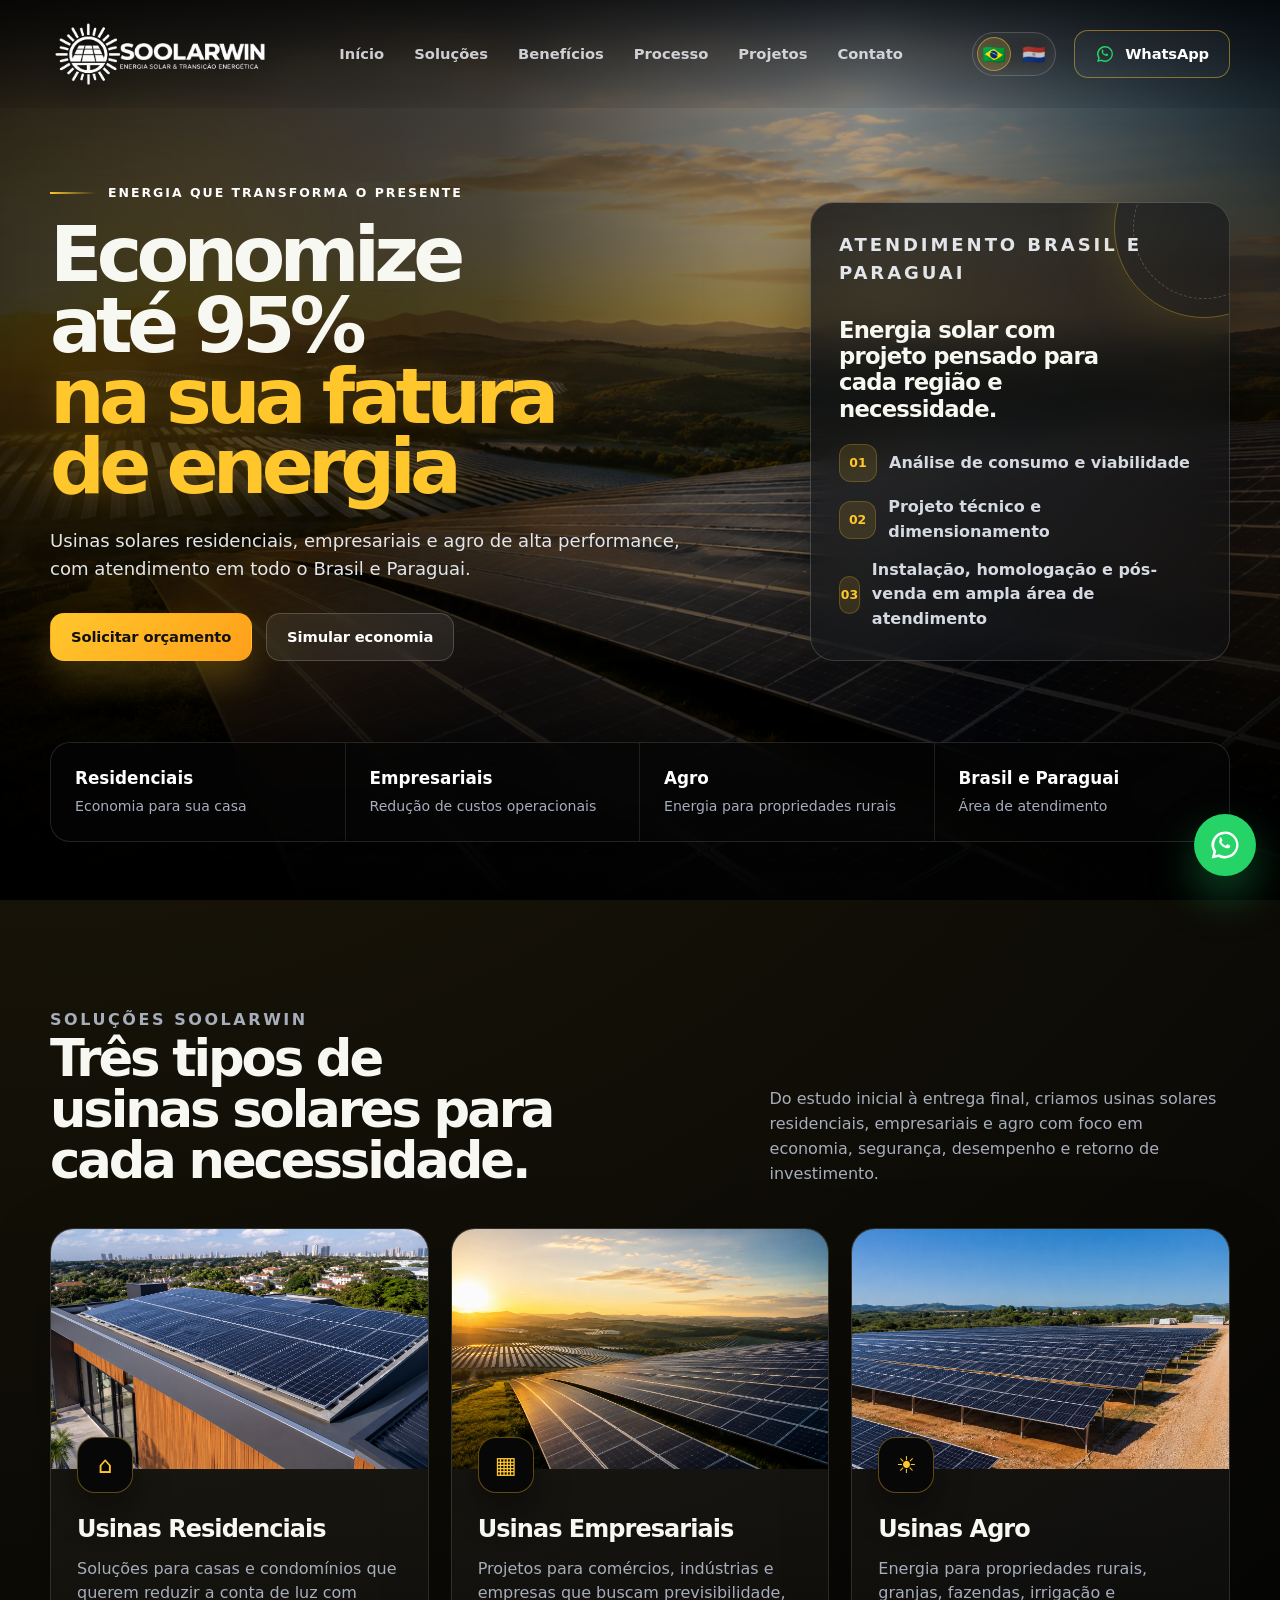
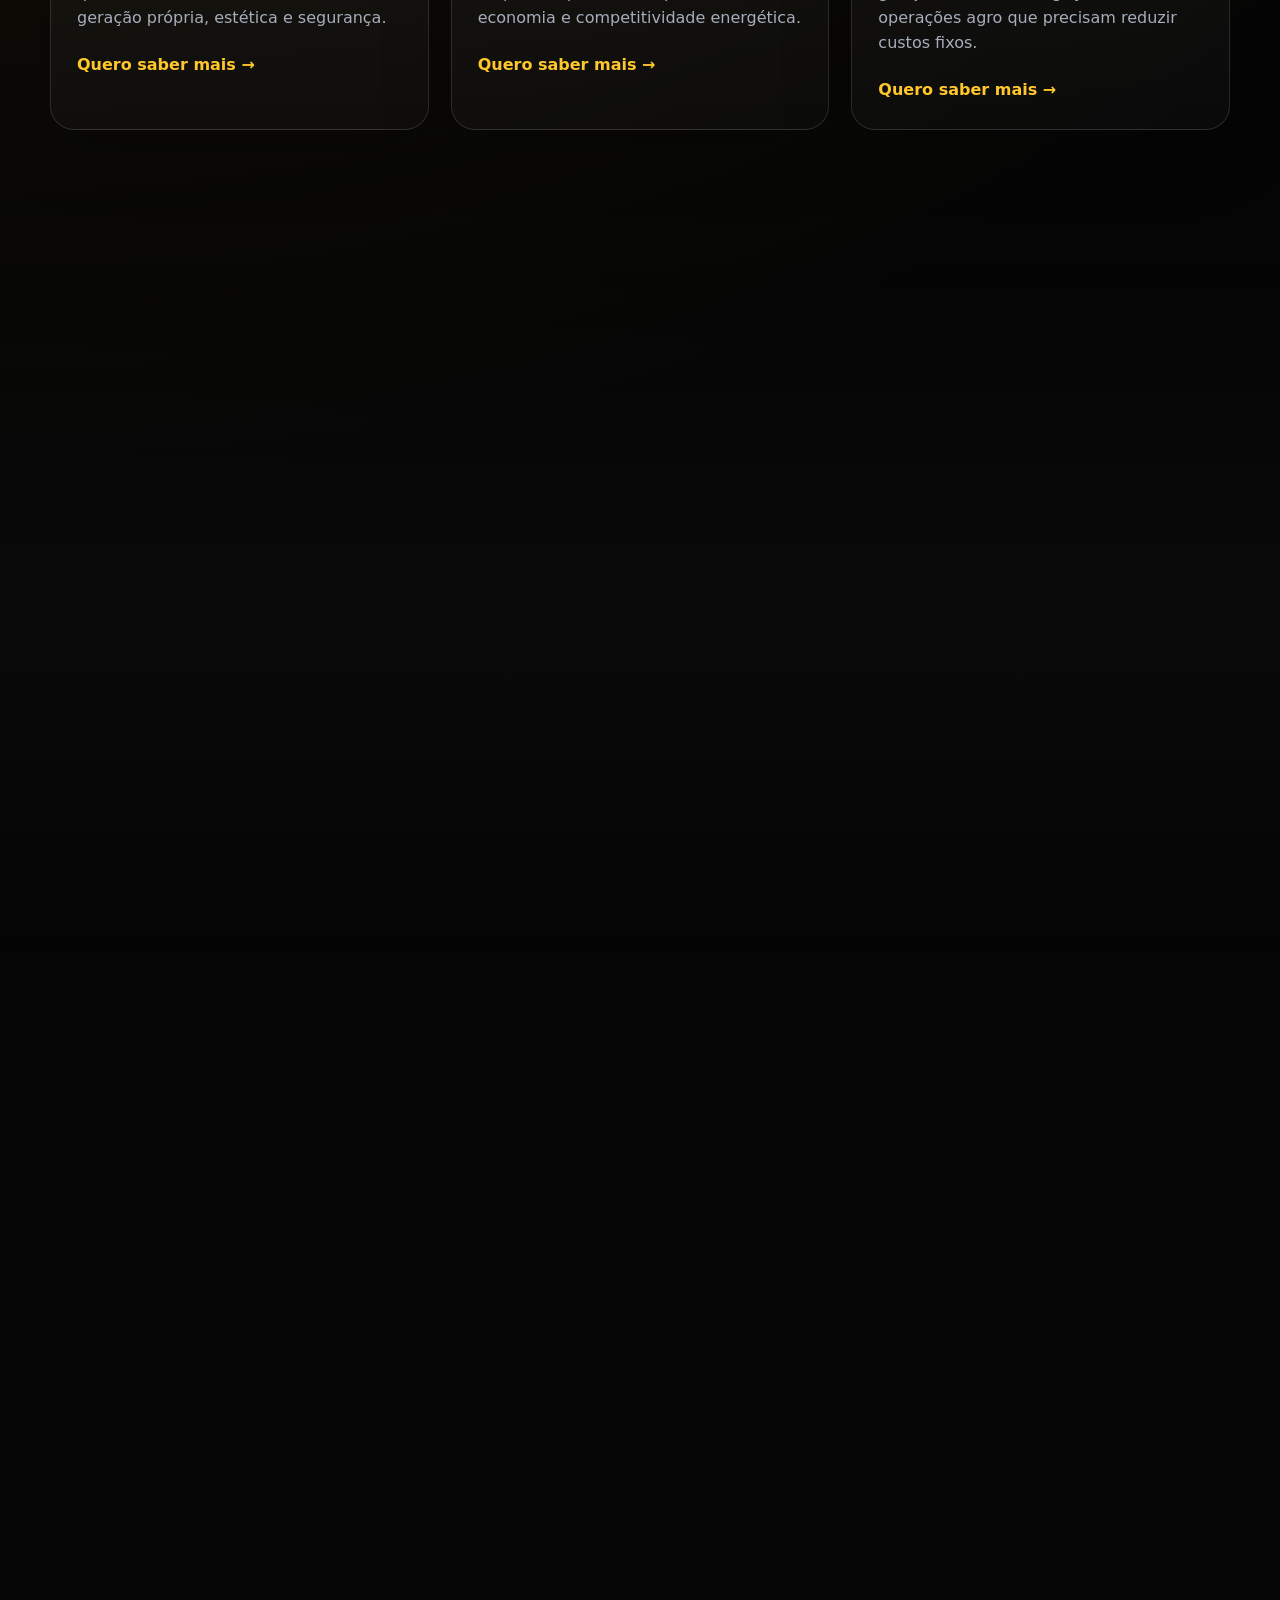
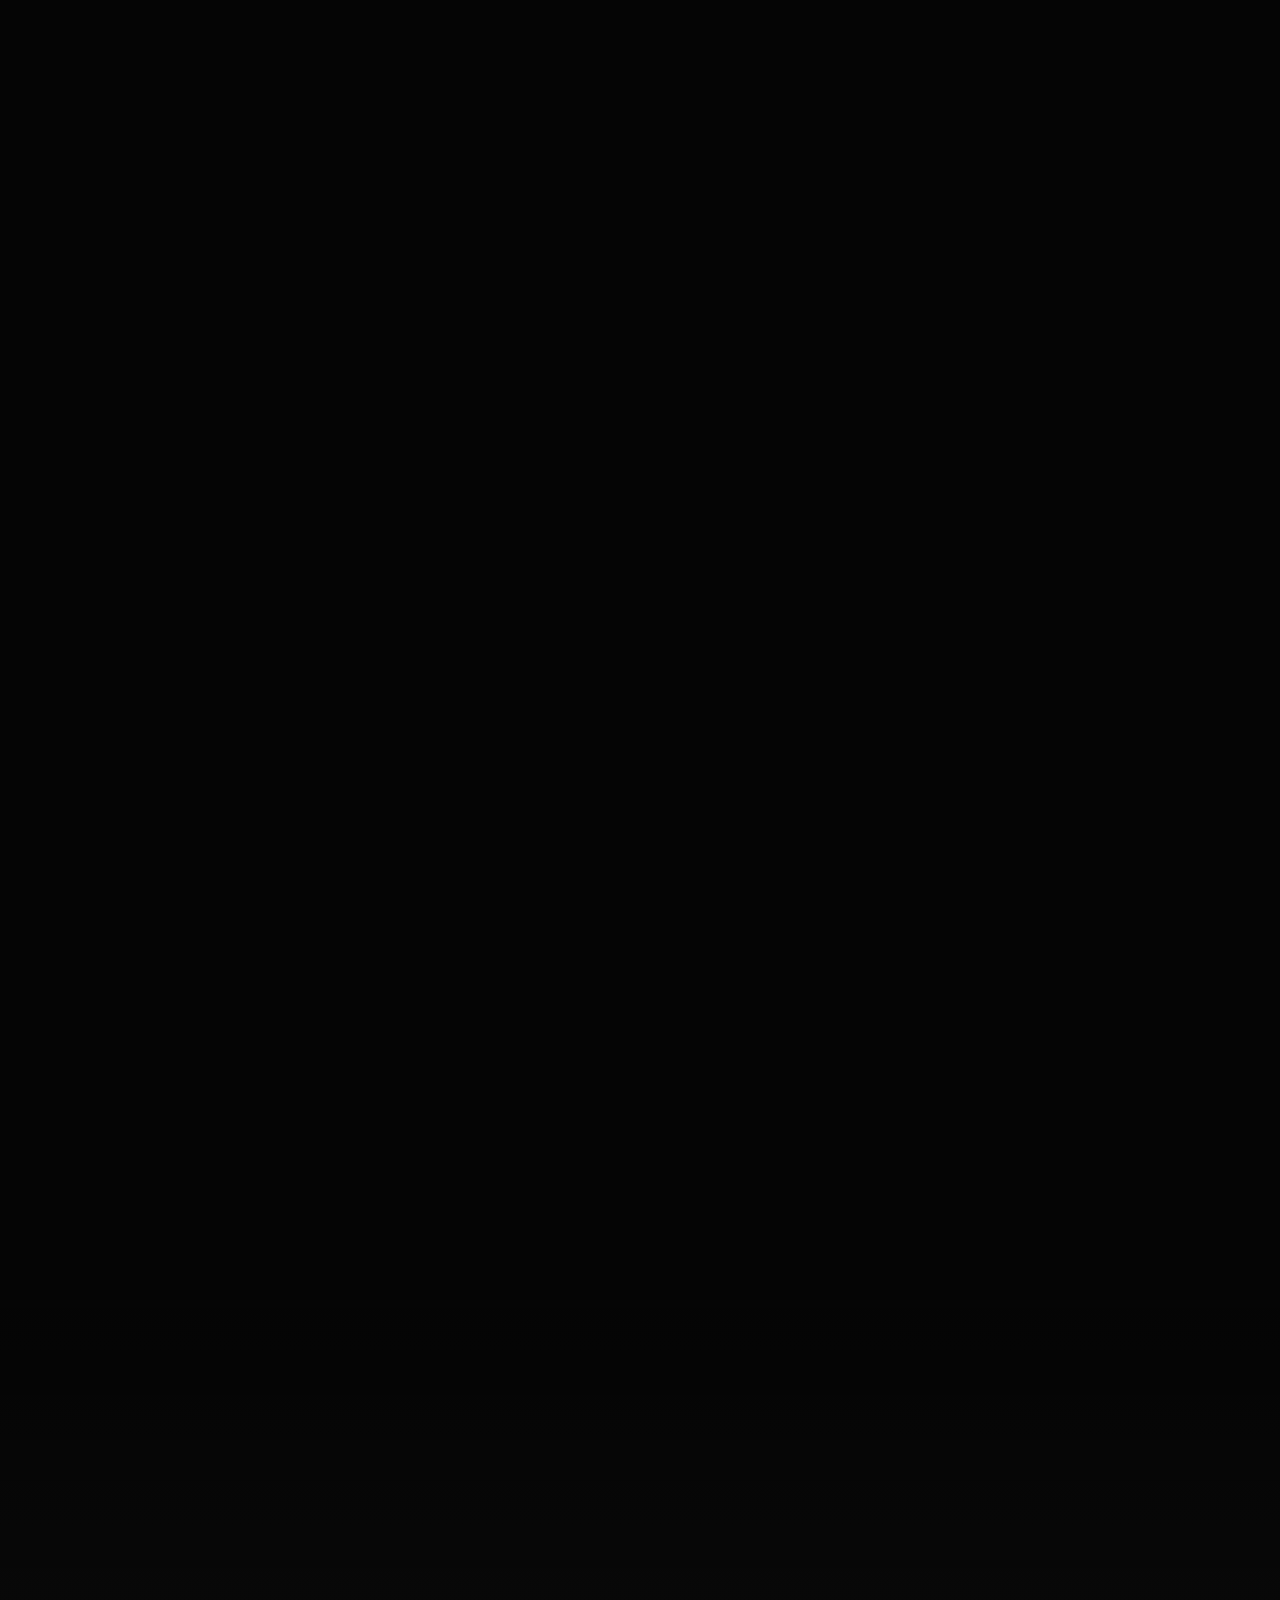
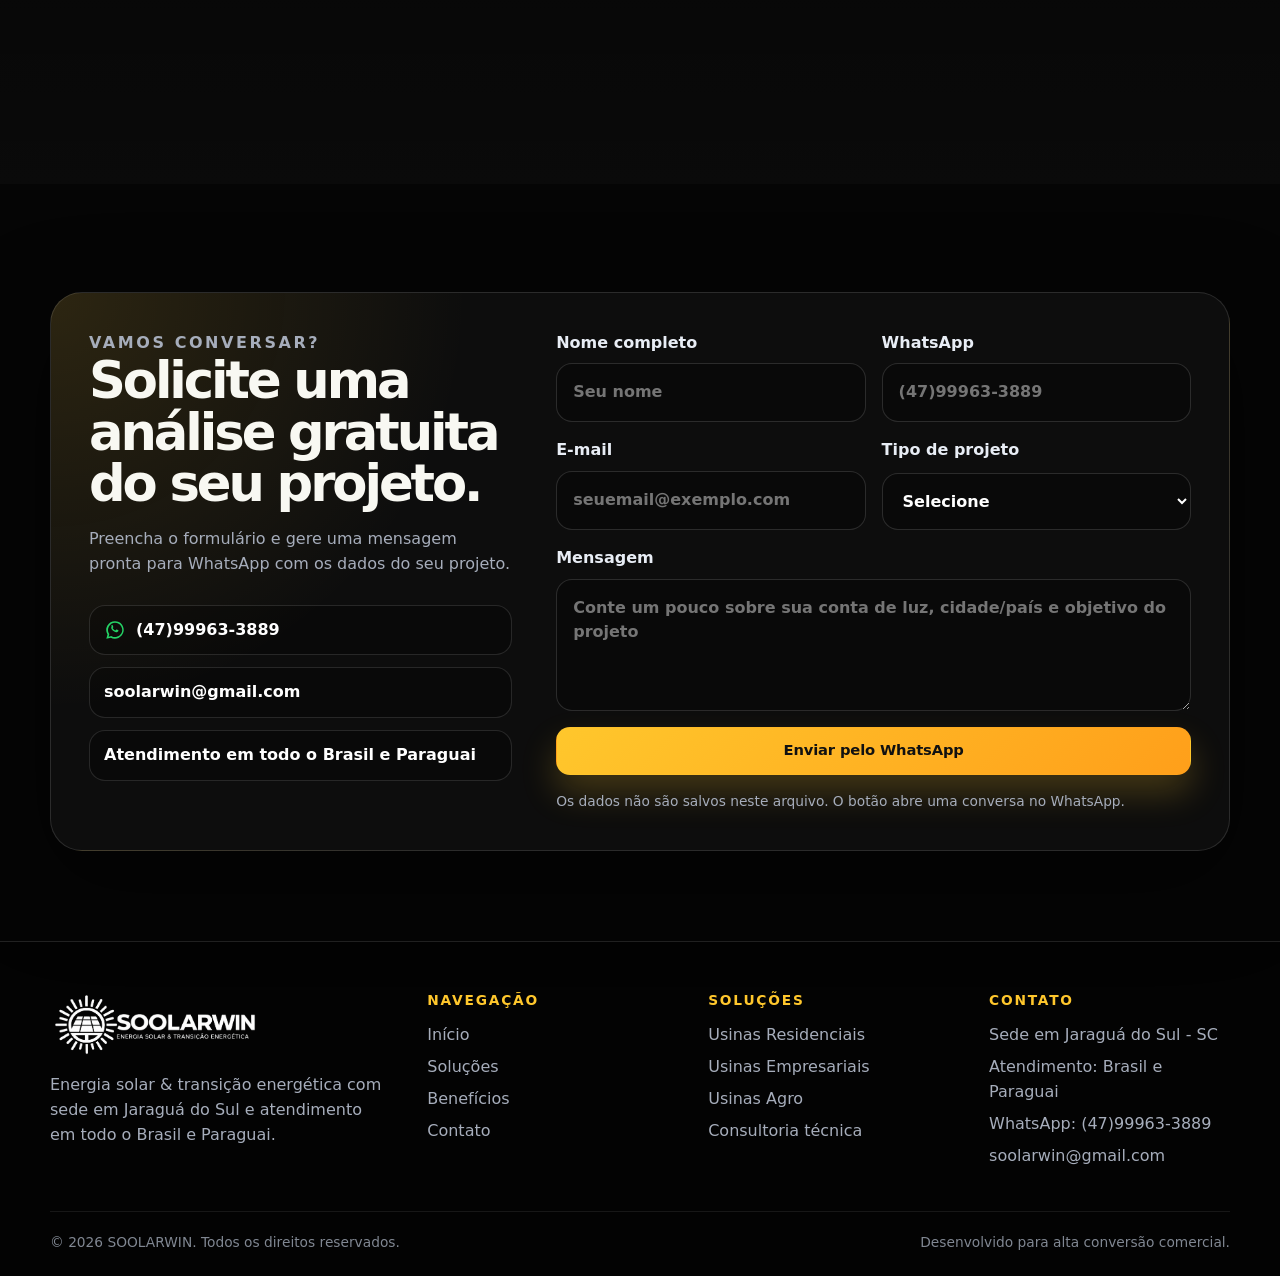
==== commit e717fdc9: "Add files via upload" ====
--- a/index.html
+++ b/index.html
@@ -84,7 +84,7 @@
         <a class="lang-switcher__item is-active" href="index.html" lang="pt-BR" hreflang="pt-BR" aria-label="Português" title="Português">🇧🇷</a>
         <a class="lang-switcher__item" href="index-es.html" lang="es-PY" hreflang="es-PY" aria-label="Español" title="Español">🇵🇾</a>
       </div>
-      <a class="btn btn--ghost" href="https://wa.me/554799963-3889?text=Ol%C3%A1%2C%20quero%20solicitar%20um%20or%C3%A7amento%20com%20a%20SOOLARWIN." target="_blank" rel="noreferrer">
+      <a class="btn btn--ghost" href="https://wa.me/5547999633889?text=Ol%C3%A1%2C%20quero%20solicitar%20um%20or%C3%A7amento%20com%20a%20SOOLARWIN." target="_blank" rel="noreferrer">
         <svg class="wa-icon" viewBox="0 0 32 32" aria-hidden="true" focusable="false"><path d="M16.04 3.2A12.74 12.74 0 0 0 5.08 22.43L3.4 28.8l6.52-1.62A12.74 12.74 0 1 0 16.04 3.2Zm0 2.34a10.4 10.4 0 0 1 8.83 15.9 10.4 10.4 0 0 1-13.78 3.56l-.46-.27-3.88.96 1-3.76-.3-.49A10.4 10.4 0 0 1 16.04 5.54Zm-5.02 5.5c-.24.54-.5 1.08-.5 1.76 0 .68.36 1.35.52 1.57.17.22 1.87 2.98 4.61 4.06 2.28.9 2.74.72 3.24.68.5-.04 1.61-.66 1.84-1.3.23-.64.23-1.18.16-1.3-.07-.12-.25-.2-.52-.34-.27-.14-1.61-.8-1.86-.88-.25-.09-.43-.14-.61.14-.18.27-.7.88-.86 1.06-.16.18-.32.2-.59.07-.27-.14-1.15-.42-2.19-1.34-.81-.72-1.36-1.61-1.52-1.88-.16-.27-.02-.42.12-.56.12-.12.27-.32.41-.48.14-.16.18-.27.27-.45.09-.18.05-.34-.02-.48-.07-.14-.61-1.48-.84-2.03-.22-.53-.45-.46-.61-.47h-.52c-.18 0-.47.07-.72.34Z"/></svg>
         WhatsApp
       </a>
@@ -365,7 +365,7 @@
         <p>Sede em Jaraguá do Sul - SC</p>
         <p>Atendimento: Brasil e Paraguai</p>
         <p>WhatsApp: (47)99963-3889</p>
-        <p>soolarwin|@gmail.comr</p>
+        <p>soolarwin@gmail.com</p>
       </div>
     </div>
     <div class="container footer-bottom">
@@ -374,7 +374,7 @@
     </div>
   </footer>
 
-  <a class="floating-whatsapp" href="https://wa.me/554599114139?text=Ol%C3%A1%2C%20quero%20solicitar%20um%20or%C3%A7amento%20com%20a%20SOOLARWIN." target="_blank" rel="noreferrer" aria-label="Chamar no WhatsApp"><svg class="wa-icon" viewBox="0 0 32 32" aria-hidden="true" focusable="false"><path d="M16.04 3.2A12.74 12.74 0 0 0 5.08 22.43L3.4 28.8l6.52-1.62A12.74 12.74 0 1 0 16.04 3.2Zm0 2.34a10.4 10.4 0 0 1 8.83 15.9 10.4 10.4 0 0 1-13.78 3.56l-.46-.27-3.88.96 1-3.76-.3-.49A10.4 10.4 0 0 1 16.04 5.54Zm-5.02 5.5c-.24.54-.5 1.08-.5 1.76 0 .68.36 1.35.52 1.57.17.22 1.87 2.98 4.61 4.06 2.28.9 2.74.72 3.24.68.5-.04 1.61-.66 1.84-1.3.23-.64.23-1.18.16-1.3-.07-.12-.25-.2-.52-.34-.27-.14-1.61-.8-1.86-.88-.25-.09-.43-.14-.61.14-.18.27-.7.88-.86 1.06-.16.18-.32.2-.59.07-.27-.14-1.15-.42-2.19-1.34-.81-.72-1.36-1.61-1.52-1.88-.16-.27-.02-.42.12-.56.12-.12.27-.32.41-.48.14-.16.18-.27.27-.45.09-.18.05-.34-.02-.48-.07-.14-.61-1.48-.84-2.03-.22-.53-.45-.46-.61-.47h-.52c-.18 0-.47.07-.72.34Z"/></svg></a>
+  <a class="floating-whatsapp" href="https://wa.me/5547999633889?text=Ol%C3%A1%2C%20quero%20solicitar%20um%20or%C3%A7amento%20com%20a%20SOOLARWIN." target="_blank" rel="noreferrer" aria-label="Chamar no WhatsApp"><svg class="wa-icon" viewBox="0 0 32 32" aria-hidden="true" focusable="false"><path d="M16.04 3.2A12.74 12.74 0 0 0 5.08 22.43L3.4 28.8l6.52-1.62A12.74 12.74 0 1 0 16.04 3.2Zm0 2.34a10.4 10.4 0 0 1 8.83 15.9 10.4 10.4 0 0 1-13.78 3.56l-.46-.27-3.88.96 1-3.76-.3-.49A10.4 10.4 0 0 1 16.04 5.54Zm-5.02 5.5c-.24.54-.5 1.08-.5 1.76 0 .68.36 1.35.52 1.57.17.22 1.87 2.98 4.61 4.06 2.28.9 2.74.72 3.24.68.5-.04 1.61-.66 1.84-1.3.23-.64.23-1.18.16-1.3-.07-.12-.25-.2-.52-.34-.27-.14-1.61-.8-1.86-.88-.25-.09-.43-.14-.61.14-.18.27-.7.88-.86 1.06-.16.18-.32.2-.59.07-.27-.14-1.15-.42-2.19-1.34-.81-.72-1.36-1.61-1.52-1.88-.16-.27-.02-.42.12-.56.12-.12.27-.32.41-.48.14-.16.18-.27.27-.45.09-.18.05-.34-.02-.48-.07-.14-.61-1.48-.84-2.03-.22-.53-.45-.46-.61-.47h-.52c-.18 0-.47.07-.72.34Z"/></svg></a>
 
   <dialog class="image-modal" data-modal>
     <button type="button" class="modal-close" data-modal-close aria-label="Fechar">×</button>
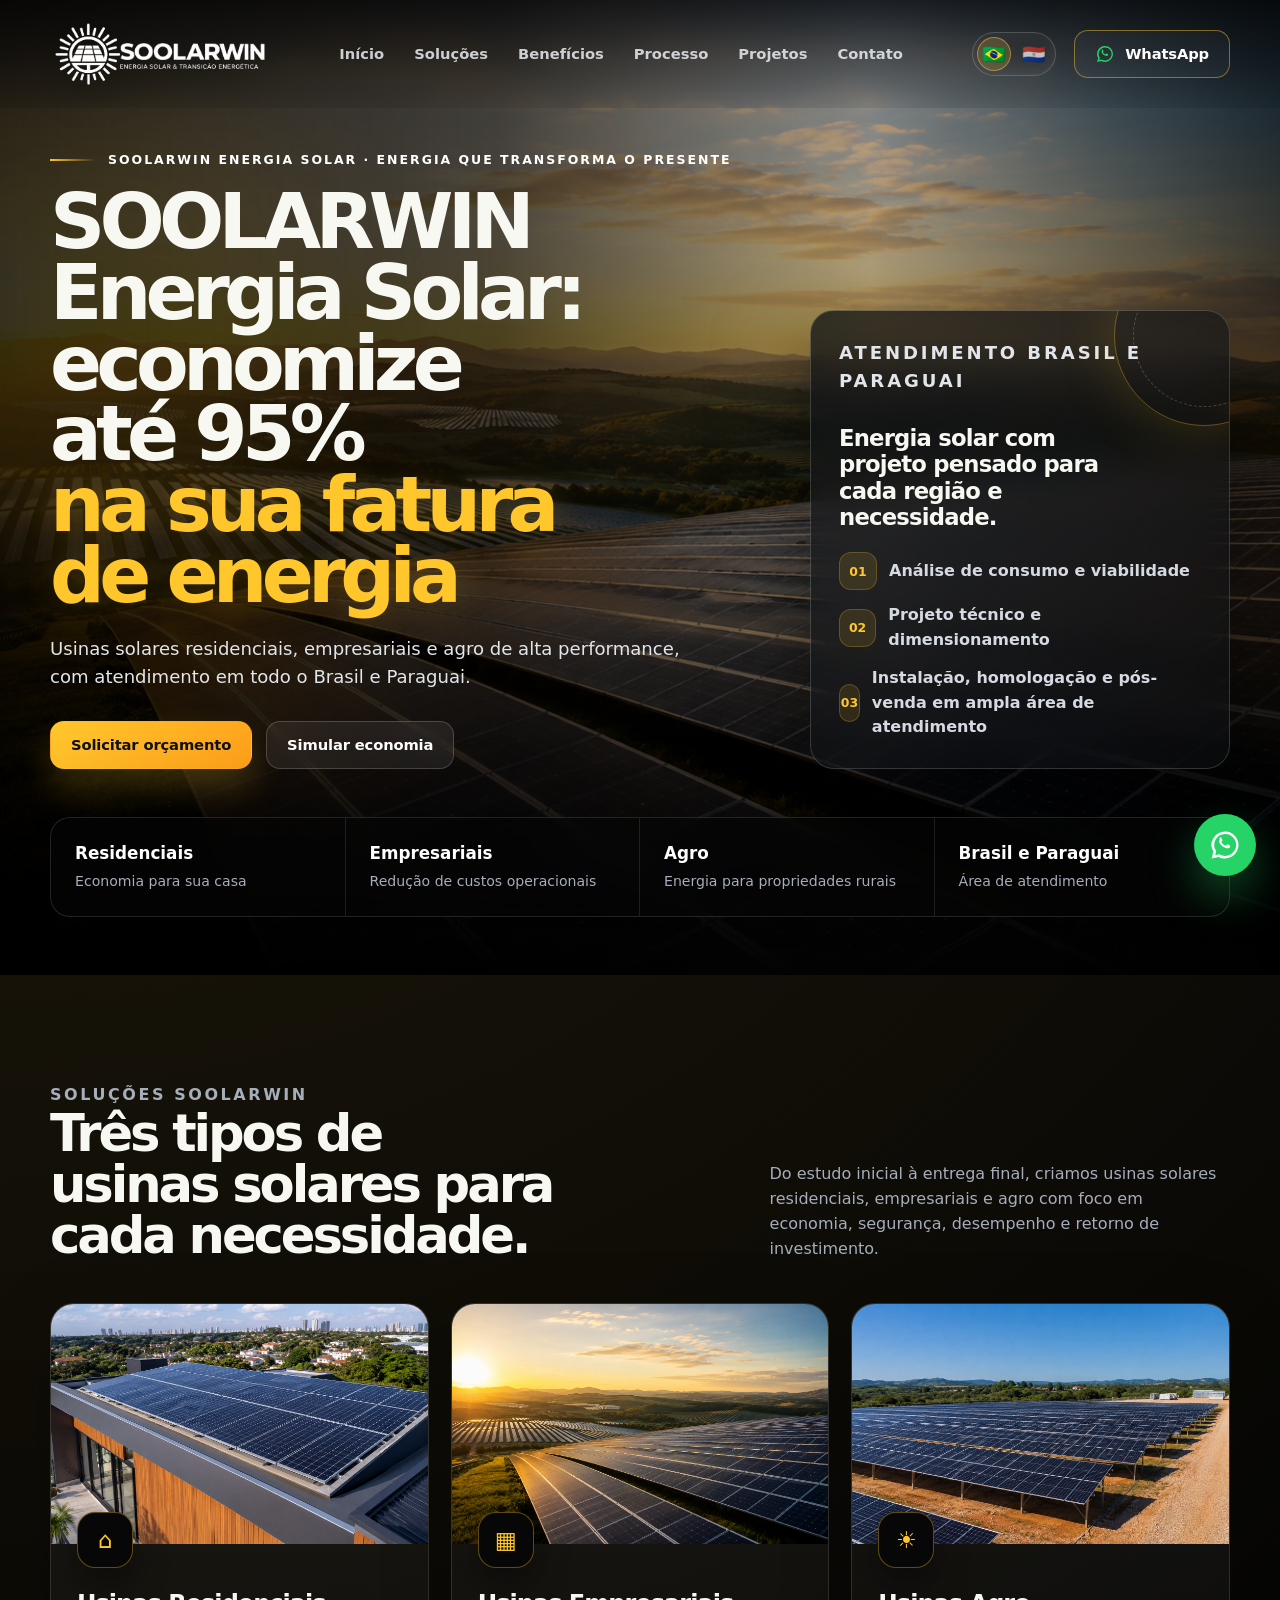
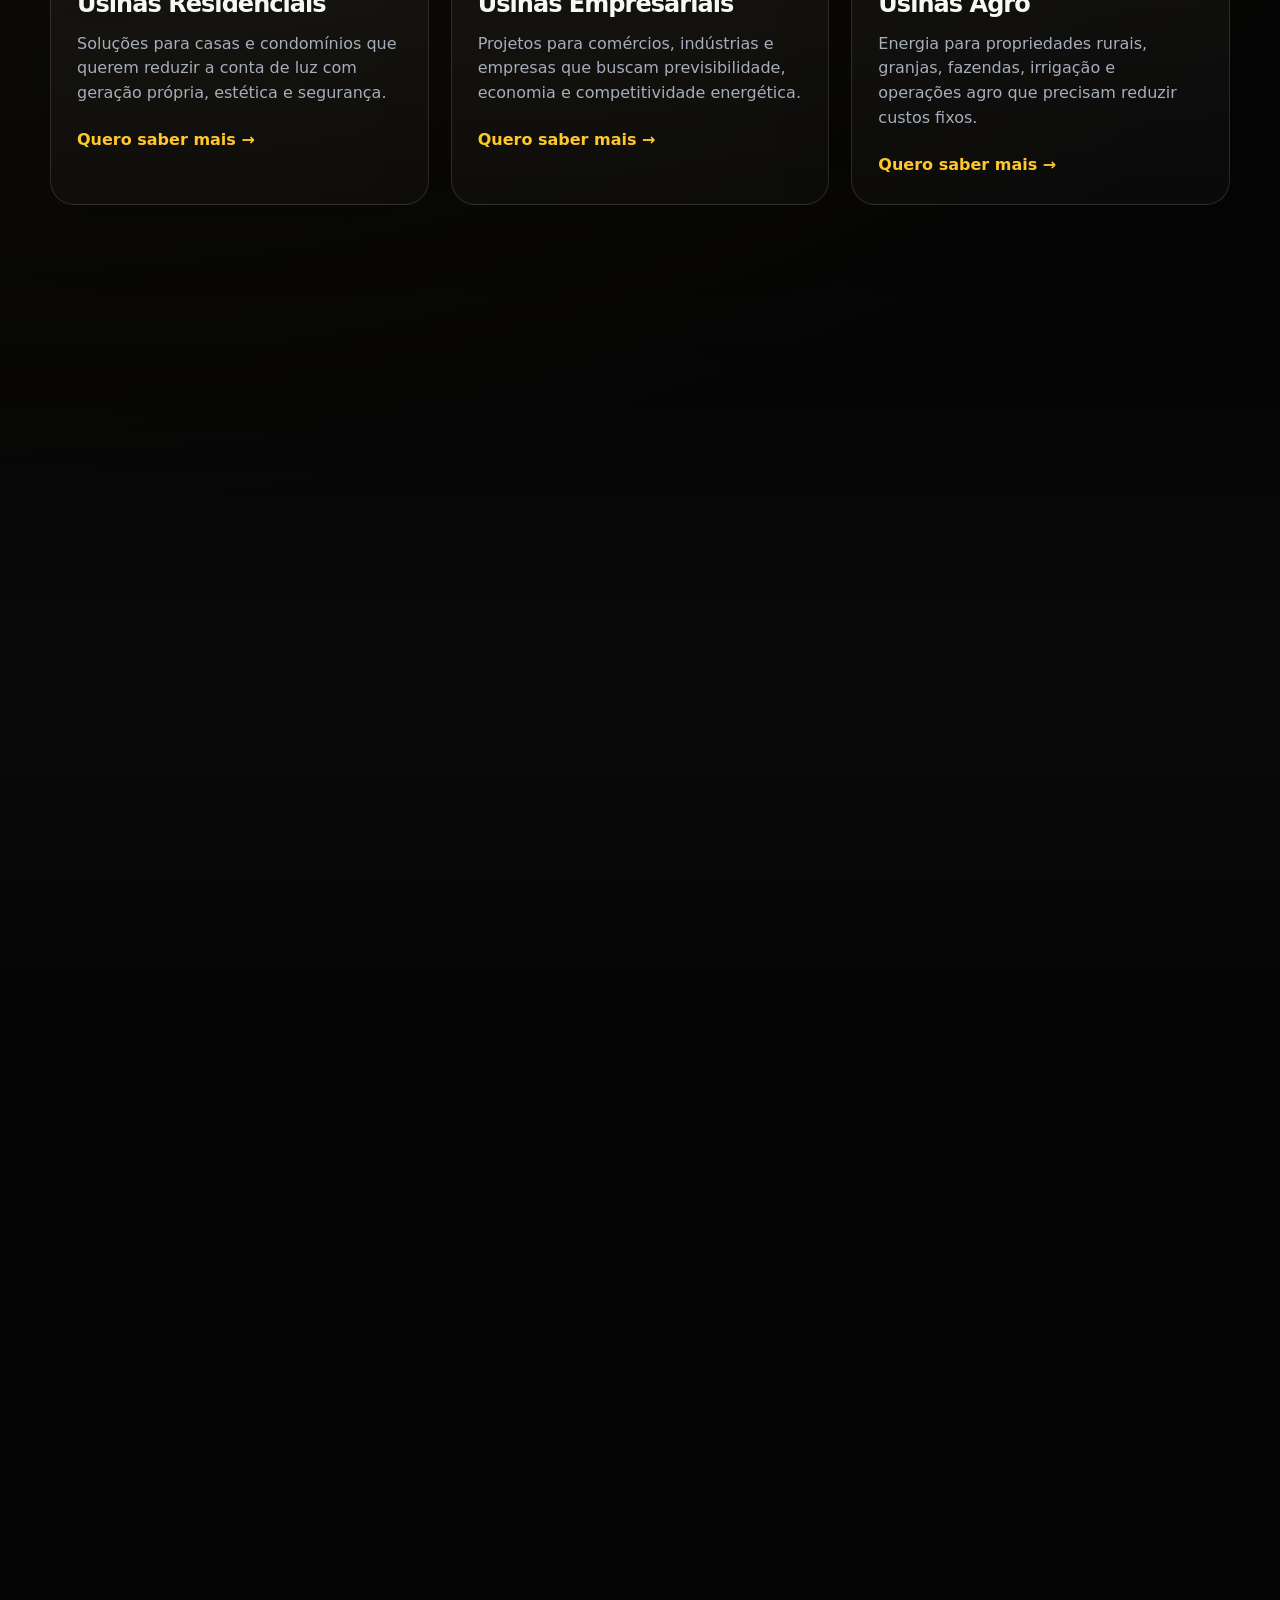
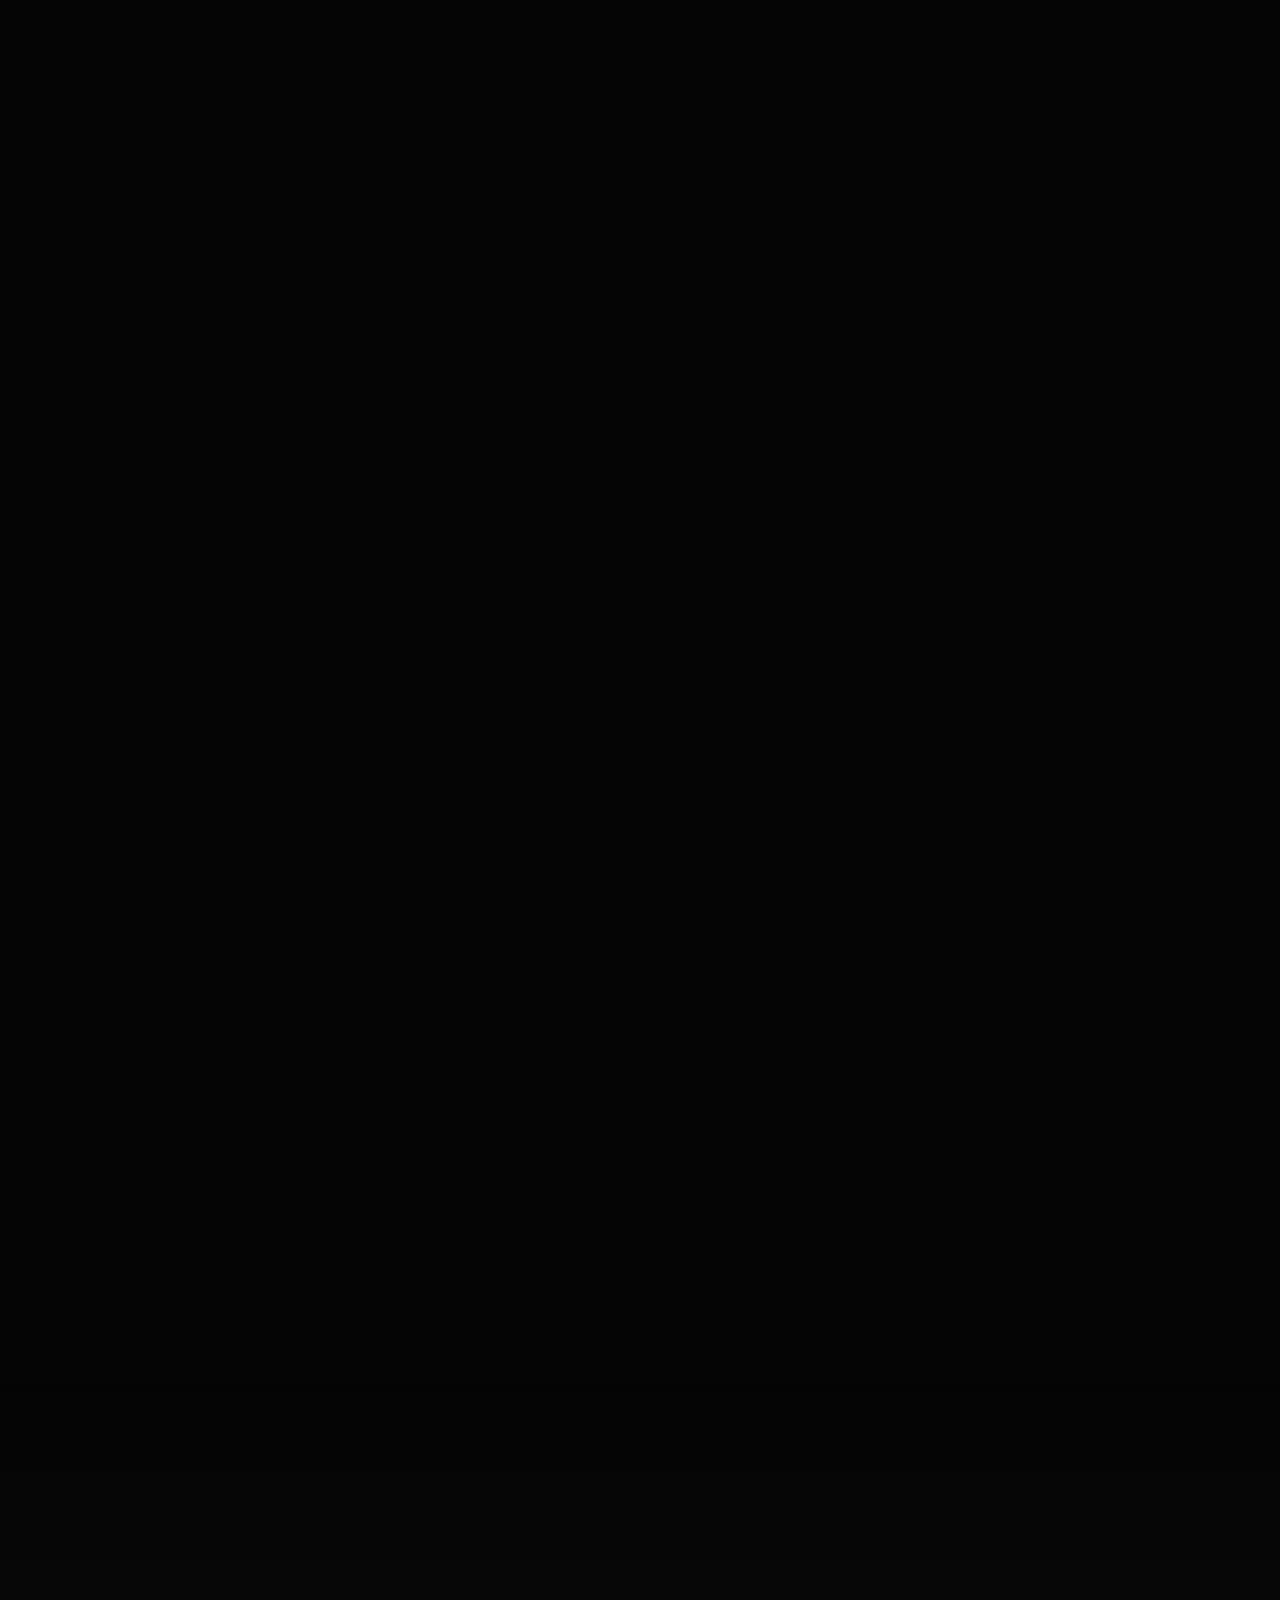
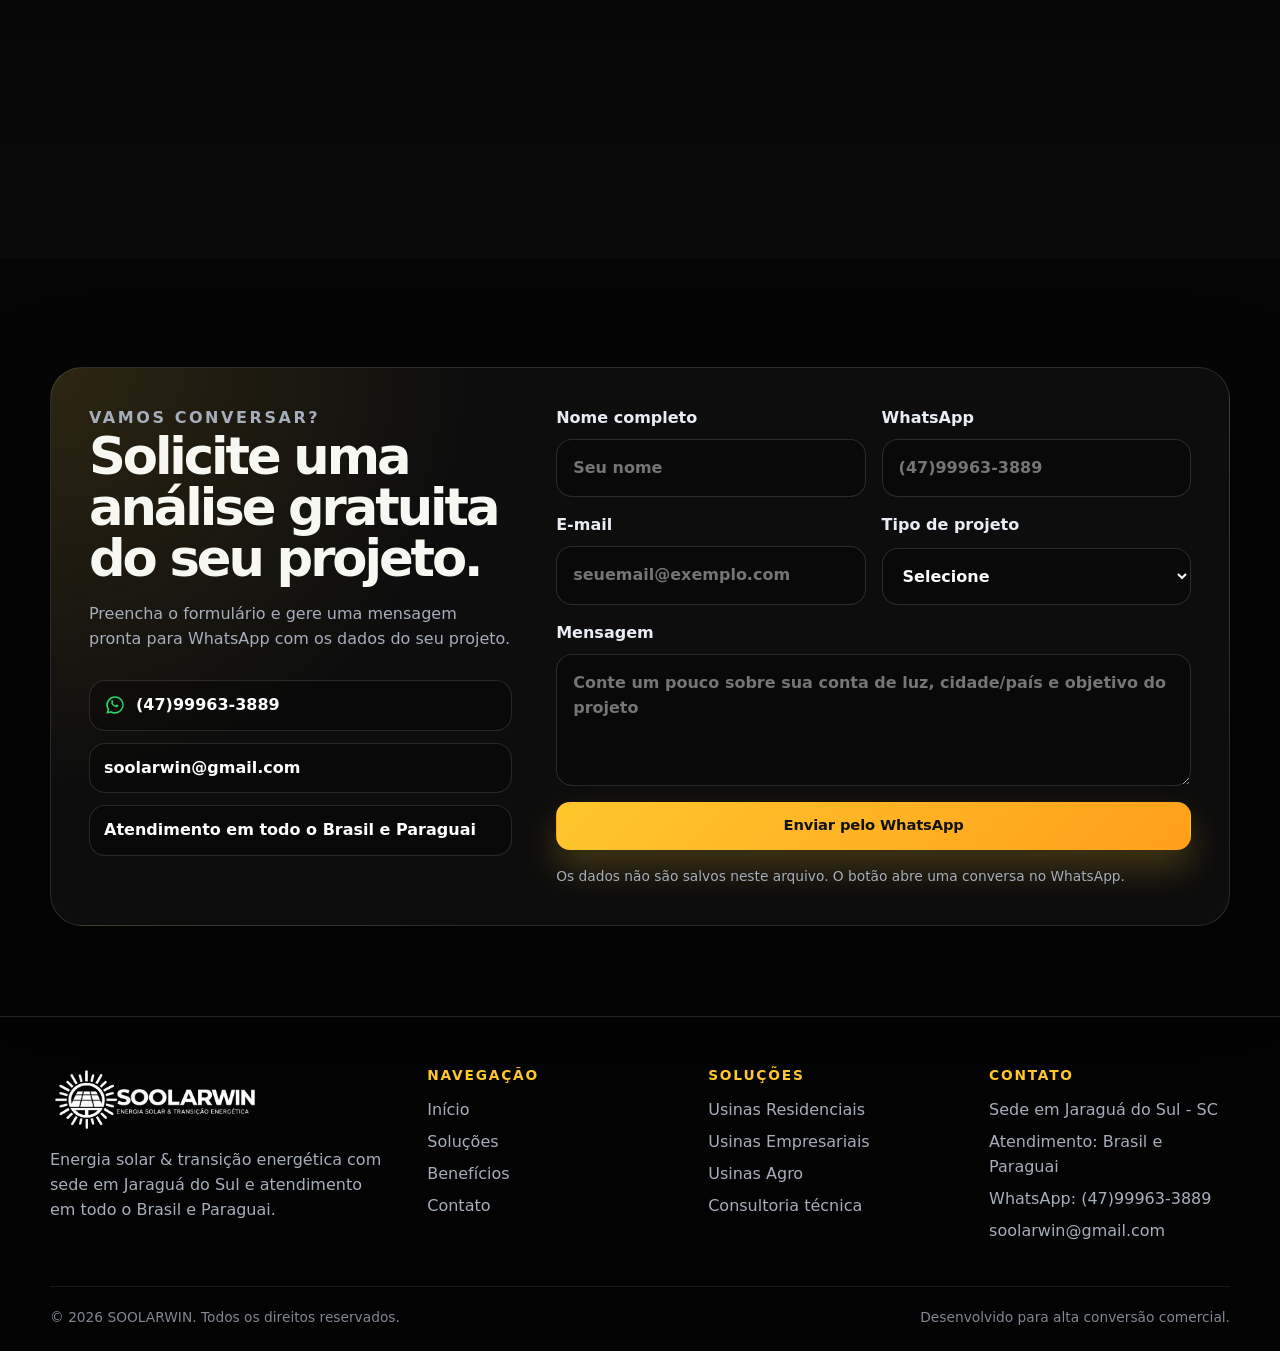
==== commit 8f4d3981: "Add files via upload" ====
--- a/index.html
+++ b/index.html
@@ -3,14 +3,26 @@
 <head>
   <meta charset="utf-8" />
   <meta name="viewport" content="width=device-width, initial-scale=1" />
-  <meta name="description" content="SOOLARWIN Energia Solar & Transição Energética. Usinas solares residenciais, empresariais e agro com atendimento em todo o Brasil e Paraguai." />
+  <title>SOOLARWIN Energia Solar | Projetos solares em Jaraguá do Sul, SC</title>
+  <meta name="description" content="SOOLARWIN Energia Solar, com sede em Jaraguá do Sul (SC). Projetos e instalação de usinas solares residenciais, empresariais e agro no Brasil e Paraguai." />
+  <meta name="robots" content="index, follow, max-image-preview:large" />
   <meta name="theme-color" content="#050505" />
-  <title>SOOLARWIN | Energia Solar no Brasil e Paraguai</title>
+  <link rel="canonical" href="https://www.soolarwin.com.br/" />
+  <link rel="alternate" hreflang="pt-BR" href="https://www.soolarwin.com.br/" />
+  <link rel="alternate" hreflang="es-PY" href="https://www.soolarwin.com.br/index-es.html" />
+  <link rel="alternate" hreflang="x-default" href="https://www.soolarwin.com.br/" />
+  <meta property="og:type" content="website" />
+  <meta property="og:locale" content="pt_BR" />
+  <meta property="og:site_name" content="SOOLARWIN Energia Solar" />
+  <meta property="og:title" content="SOOLARWIN Energia Solar | Jaraguá do Sul, SC" />
+  <meta property="og:description" content="Projetos solares residenciais, empresariais e agro. Sede em Jaraguá do Sul, com atendimento no Brasil e Paraguai." />
+  <meta property="og:url" content="https://www.soolarwin.com.br/" />
+  <meta property="og:image" content="https://www.soolarwin.com.br/assets/hero-usina-solar.png" />
+  <meta name="twitter:card" content="summary_large_image" />
   <link rel="icon" href="assets/icon-soolarwin.png" />
   <link rel="preload" as="image" href="assets/hero-usina-solar.png" />
   <link rel="stylesheet" href="style.css" />
-  <link rel="alternate" hreflang="pt-BR" href="index-pt.html" />
-  <link rel="alternate" hreflang="es-PY" href="index-es.html" />
+  <script type="application/ld+json">{"@context":"https://schema.org","@type":"Organization","@id":"https://www.soolarwin.com.br/#organizacao","name":"SOOLARWIN Energia Solar","alternateName":"Soolarwin","url":"https://www.soolarwin.com.br/","logo":"https://www.soolarwin.com.br/assets/logo-soolarwin.png","description":"Empresa de energia solar com sede em Jaraguá do Sul, SC, que desenvolve projetos de usinas solares residenciais, empresariais e para o agronegócio.","email":"soolarwin@gmail.com","telephone":"+55-47-99963-3889","location":{"@type":"Place","address":{"@type":"PostalAddress","addressLocality":"Jaraguá do Sul","addressRegion":"SC","addressCountry":"BR"}},"areaServed":[{"@type":"Country","name":"Brasil"},{"@type":"Country","name":"Paraguai"}],"contactPoint":[{"@type":"ContactPoint","contactType":"atendimento comercial","telephone":"+55-47-99963-3889","availableLanguage":["Portuguese","Spanish"]}]}</script>
   <style>
     .lang-switcher {
       display: inline-flex;
@@ -81,7 +93,7 @@
 
     <div class="header-actions">
       <div class="lang-switcher" aria-label="Selecionar idioma">
-        <a class="lang-switcher__item is-active" href="index.html" lang="pt-BR" hreflang="pt-BR" aria-label="Português" title="Português">🇧🇷</a>
+        <a class="lang-switcher__item is-active" href="https://www.soolarwin.com.br/" lang="pt-BR" hreflang="pt-BR" aria-label="Português" title="Português">🇧🇷</a>
         <a class="lang-switcher__item" href="index-es.html" lang="es-PY" hreflang="es-PY" aria-label="Español" title="Español">🇵🇾</a>
       </div>
       <a class="btn btn--ghost" href="https://wa.me/5547999633889?text=Ol%C3%A1%2C%20quero%20solicitar%20um%20or%C3%A7amento%20com%20a%20SOOLARWIN." target="_blank" rel="noreferrer">
@@ -102,7 +114,7 @@
     <a href="#projetos">Projetos</a>
     <a href="#contato">Contato</a>
     <div class="lang-switcher" aria-label="Selecionar idioma">
-      <a class="lang-switcher__item is-active" href="index.html" lang="pt-BR" hreflang="pt-BR" aria-label="Português" title="Português">🇧🇷</a>
+      <a class="lang-switcher__item is-active" href="https://www.soolarwin.com.br/" lang="pt-BR" hreflang="pt-BR" aria-label="Português" title="Português">🇧🇷</a>
       <a class="lang-switcher__item" href="index-es.html" lang="es-PY" hreflang="es-PY" aria-label="Español" title="Español">🇵🇾</a>
     </div>
   </nav>
@@ -116,8 +128,8 @@
 
       <div class="container hero-grid">
         <div class="hero-content reveal">
-          <div class="eyebrow"><span></span> Energia que transforma o presente</div>
-          <h1>Economize até 95% <strong>na sua fatura de energia</strong></h1>
+          <div class="eyebrow"><span></span> SOOLARWIN Energia Solar · Energia que transforma o presente</div>
+          <h1>SOOLARWIN Energia Solar: economize até 95% <strong>na sua fatura de energia</strong></h1>
           <p>
             Usinas solares residenciais, empresariais e agro de alta performance,
             com atendimento em todo o Brasil e Paraguai.
